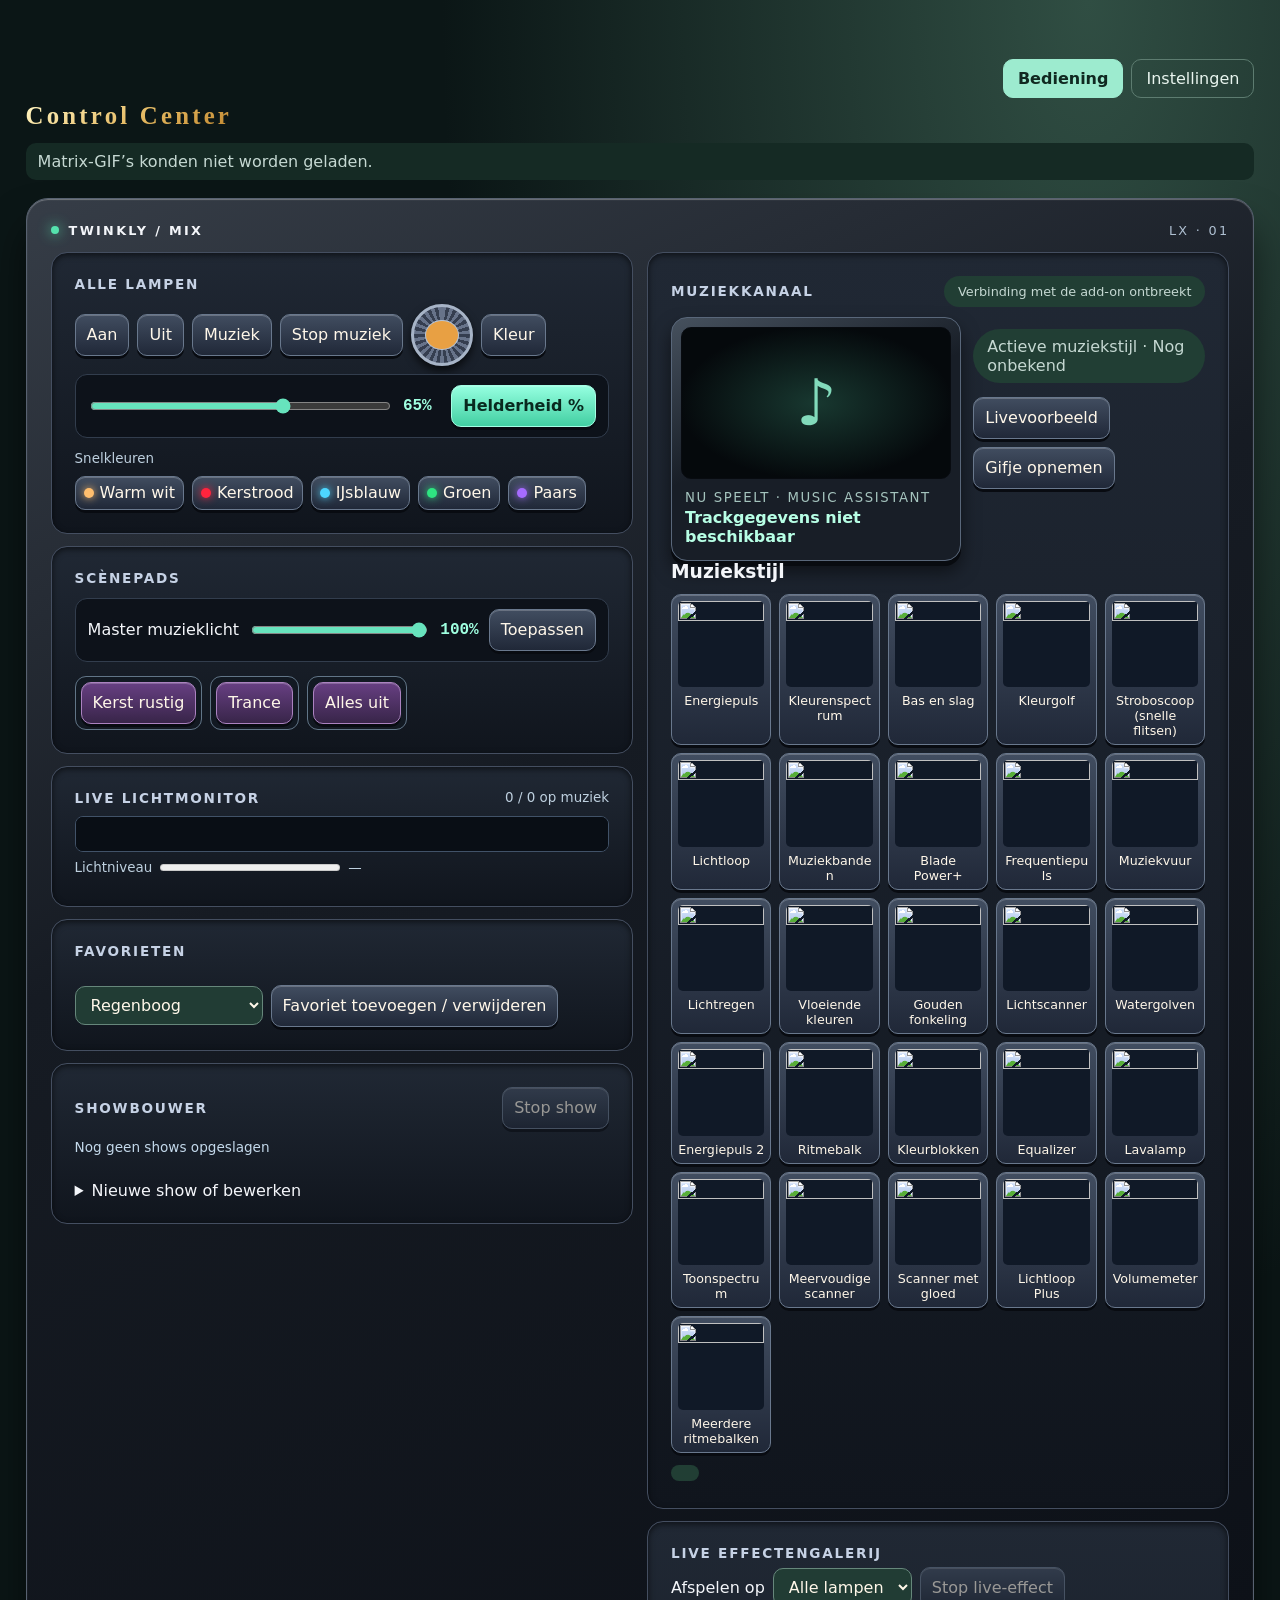
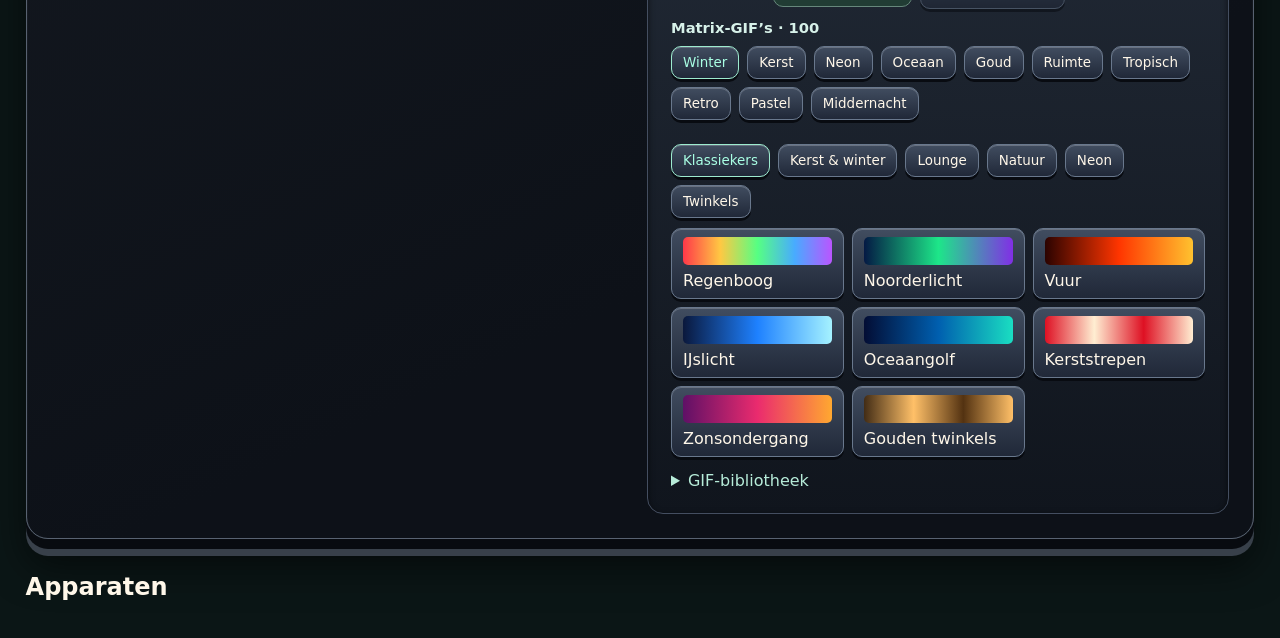
==== twinkly/index.html @ 42c79067 "Herken Twinkly-productreeksen en toon productfoto’s" ====
<!doctype html>
<html lang="nl"><meta charset="utf-8"><meta name="viewport" content="width=device-width,initial-scale=1">
<title>Twinkly Control Center</title>
<link rel="icon" href="./twinkly.svg" type="image/svg+xml">
<style>
*{box-sizing:border-box}body{margin:0;color:#fff7e9;background:radial-gradient(ellipse at 85% 0,#304e43 0,transparent 42%),#0b1616;font:16px system-ui}main{max-width:1140px;margin:auto;padding:clamp(16px,4vw,44px)}header{display:flex;justify-content:space-between;align-items:flex-start;gap:12px;flex-wrap:wrap}h1{font:700 clamp(2.6rem,7vw,5rem) Georgia;margin:0;color:#ffe2a5}h2,h3,p{margin:0 0 12px}p{color:#c5d8d2}section,article{padding:20px;border:1px solid #3b5951;border-radius:22px;background:linear-gradient(145deg,#1c3430,#122422);box-shadow:0 12px 26px #0005}section{margin-top:18px}.eyebrow{letter-spacing:.16em;font-size:.78rem;color:#facb7e;text-transform:uppercase}.status{display:inline-block;border-radius:100px;background:#213e34;padding:8px 14px;margin:12px 0 0}#devices{display:grid;grid-template-columns:repeat(auto-fit,minmax(min(100%,320px),1fr));gap:16px;margin-top:18px}.controls{display:flex;flex-wrap:wrap;gap:8px;align-items:center}button,select,input{font:inherit;border:1px solid #66877b;background:#213c34;color:#fff7e9;border-radius:10px;padding:8px 11px;max-width:100%}button{cursor:pointer}button:hover{background:#38584a}.primary{background:#f6ce88;color:#132721;border-color:#f6ce88;font-weight:700}.primary:hover{background:#ffdfa6}button:disabled{opacity:.55}input[type=color]{width:48px;height:40px;padding:4px}input[type=number]{width:76px}.gap{margin-top:14px}#message{margin:12px 0 0;overflow-wrap:anywhere}.effects{margin-top:12px;width:100%}.error{color:#ffb5a0;overflow-wrap:anywhere}
.power-active{background:#f6ce88;color:#132721;border-color:#f6ce88;font-weight:700}.effect-grid{display:grid;grid-template-columns:repeat(auto-fit,minmax(min(100%,180px),1fr));gap:10px;margin-top:10px}.effect-card{display:grid;gap:7px;min-width:0;padding:10px;background:#142925;border:1px solid #48665d;border-radius:12px;text-align:left;overflow-wrap:anywhere;font-size:.9rem}.effect-card input,.effect-card button{width:100%}.preview-note{font-size:.82rem;margin-top:10px}
.led-map{margin-top:12px}.led-map [hidden]{display:none}.led-map canvas{display:block;width:100%;height:auto;background:#0b1616;border:1px solid #48665d;border-radius:12px}.led-map input{width:100%;margin-top:8px}
#group-cards{display:grid;gap:12px;margin-top:14px}#group-members label{display:inline-flex;align-items:center;gap:5px}.effect-image{width:100%;aspect-ratio:16/9;object-fit:cover;border-radius:8px}.effect-card input[type=file]{padding:5px}
#music-preview,#music-gif{display:block;width:min(100%,480px);height:auto;border:1px solid #48665d;border-radius:10px}#music-gif{max-width:300px}#music-gif-link,#music-demo-link{display:inline-block;margin-top:8px;color:#ffe2a5}

main{width:100%;max-width:none;padding:clamp(12px,2vw,32px)}
#devices{grid-template-columns:repeat(auto-fit,minmax(min(100%,350px),1fr))}
.mixdesk{color:#f4f6fa;border:1px solid #586271;background:linear-gradient(155deg,#363d47,#161b23 32%,#0d1118 79%);box-shadow:0 10px 0 #080b10,0 17px 0 #38404a,0 28px 38px #0008,inset 0 1px 1px #ffffff50;padding:clamp(12px,2vw,24px);margin-bottom:34px}
.desk-brand{display:flex;align-items:center;gap:10px;font-size:.8rem;letter-spacing:.18em;margin-bottom:14px}
.desk-lamp{width:8px;height:8px;background:#55e2ad;border-radius:100%;box-shadow:0 0 13px #55e2ad}
.desk-model{margin-left:auto;color:#afc0d2}.desk-grid{display:grid;grid-template-columns:repeat(2,minmax(0,1fr));gap:14px}
.desk-channel{min-width:0;padding:clamp(12px,2vw,23px);border:1px solid #444e60;border-radius:16px;background:linear-gradient(#202834,#10151d);box-shadow:inset 0 2px 6px #0009}
.desk-channel h2{font-size:.85rem;letter-spacing:.13em;text-transform:uppercase;color:#c6d2e5}
.mixdesk button{background:linear-gradient(#414d60,#202838);border:1px solid #69788d;box-shadow:0 3px 0 #080b11,inset 0 1px #ffffff35;min-height:42px}
.mixdesk button:hover{filter:brightness(1.22)}.mixdesk button:active{transform:translateY(2px);box-shadow:0 1px 0 #080b11}
.mixdesk button.primary{color:#09291f;background:linear-gradient(#95ffe0,#42cfa2);border-color:#a3ffe4}
.desk-controls input[type=color]{width:62px;height:62px;border-radius:50%;background:repeating-conic-gradient(#67738a 0 8deg,#353e50 8deg 16deg);border:3px solid #a7b4c7;box-shadow:0 5px 8px #000a;padding:9px}
.desk-controls input[type=color]::-webkit-color-swatch{border-radius:50%;border:1px solid #b7c6d9}
.desk-fader{flex:1 0 100%;display:flex;flex-wrap:wrap;align-items:center;gap:10px;padding:10px 12px;background:#0d121a;border:1px solid #323d4d;border-radius:12px}
.desk-fader input{flex:1 1 130px;min-width:0;padding:0;accent-color:#67e3bd}.desk-fader output{font:700 1rem monospace;color:#9fffe0;min-width:4ch}
.desk-scan{border-top:1px solid #414b59;padding-top:14px}.mixdesk [hidden]{display:none}
.device-info{margin-top:12px}.device-info dl[hidden]{display:none}.device-info dl{display:grid;grid-template-columns:minmax(0,1fr) minmax(0,1fr);margin:10px 0 0;gap:1px;background:#3a5851;border:1px solid #3a5851;border-radius:10px;overflow:hidden}
.device-info dt,.device-info dd{margin:0;padding:7px;background:#122422;overflow-wrap:anywhere;font-size:.86rem}.device-info dt{color:#d1e6df}.device-info dd{color:#ffe4a8}
@media(max-width:760px){.desk-grid{grid-template-columns:1fr}.desk-controls button{flex:1 1 auto}.mixdesk{border-radius:16px}}
.product-card{display:flex;align-items:center;gap:12px;margin:0 0 12px;padding:8px 10px;border:1px solid #45645a;border-radius:12px;background:#101f1c}.product-card[hidden],.product-card img[hidden]{display:none}.product-card img{width:clamp(106px,32%,148px);height:105px;object-fit:contain;background:#fff;border-radius:7px}.product-card small{display:block;margin-top:3px;overflow-wrap:anywhere}
.scene-pad{display:inline-flex;gap:4px;padding:5px;border:1px solid #617587;border-radius:11px;background:#121922}.mixdesk .scene-pad button:first-child{background:linear-gradient(#673f82,#382549);border-color:#ab82c0}
.track-screen{display:flex;align-items:center;gap:12px;min-height:88px;padding:12px;margin-bottom:12px;border:1px solid #3b5e58;border-radius:12px;background:radial-gradient(ellipse at top right,#1c4038,#080f13 72%);box-shadow:inset 0 2px 7px #0009}.track-screen img{width:66px;height:66px;object-fit:cover;border-radius:6px}.track-screen p{margin:3px 0;color:#a5c4be;font-size:.83rem;overflow-wrap:anywhere}.track-screen strong{display:block;color:#b7ffe5;overflow-wrap:anywhere}.track-screen #track-label{letter-spacing:.12em;text-transform:uppercase}
.track-tv{max-width:590px;margin-bottom:14px;padding:9px;border:1px solid #59677a;border-radius:16px;background:linear-gradient(155deg,#46515e,#181e27 45%);box-shadow:0 5px 0 #080b10,0 10px 18px #0008}.track-display{position:relative;display:grid;place-items:center;aspect-ratio:16/9;max-height:275px;background:radial-gradient(ellipse,#183830,#05090c 72%);overflow:hidden;border:1px solid #080b10;border-radius:10px}.track-display img,.track-display video{position:absolute;width:100%;height:100%;object-fit:contain}.track-display [hidden]{display:none}.track-tv .track-screen{border:0;box-shadow:none;margin:0;background:none;padding:8px 4px 2px;min-height:0}#track-idle{font-size:clamp(2rem,6vw,4rem);color:#82dabb}
.tv-source{margin:0 0 10px}.tv-source select{max-width:100%;min-width:0}
.workspace-header{align-items:center}.workspace-header h1{font-size:clamp(2.2rem,5vw,4rem)}.workspace-nav{display:flex;flex-wrap:wrap;gap:8px}.workspace-nav a{padding:9px 14px;border:1px solid #5d7c70;border-radius:10px;color:#e9f5ef;text-decoration:none}.workspace-nav a[aria-current=page]{background:#9debcf;color:#102921;border-color:#9debcf;font-weight:700}#message:empty{display:none}#message:not(:empty){padding:9px 12px;background:#152a24;border-radius:10px}main [hidden]{display:none!important}.desk-grid{grid-template-columns:minmax(300px,.9fr) minmax(0,1.25fr);align-items:start}.desk-stack{display:grid;gap:12px}.music-heading{display:flex;flex-wrap:wrap;align-items:center;justify-content:space-between;gap:6px;margin-bottom:10px}.music-heading h2,.music-heading .status{margin:0}.music-heading .status{font-size:.8rem}.music-grid{display:grid;grid-template-columns:minmax(0,1fr) minmax(220px,.85fr);align-items:start;gap:12px}.track-tv{width:100%;max-width:none;margin:0}.track-display{max-height:none}.music-actions{min-width:0}.music-actions .gap:first-child{margin-top:0}.music-actions select{min-width:0;width:min(100%,260px)}.settings-grid{display:grid;grid-template-columns:repeat(auto-fit,minmax(min(100%,380px),1fr));align-items:start;gap:14px;margin-top:18px}.settings-grid section{margin:0;min-width:0}.settings-list{display:grid;gap:8px;margin-top:12px}.settings-item{display:flex;align-items:center;flex-wrap:wrap;gap:8px;padding:9px;border-radius:9px;background:#132521}.settings-item strong{margin-right:auto}.settings-item.effect-settings{display:block}.settings-item.effect-settings strong{display:block;margin-bottom:8px}.devices-section{padding:0;background:none;border:0;box-shadow:none}.devices-section #devices{margin-top:12px}#group-cards{grid-template-columns:repeat(auto-fit,minmax(min(100%,340px),1fr))}.mixdesk .desk-fader{max-width:100%}
@media(max-width:1120px){.music-grid{grid-template-columns:1fr}.track-tv{max-width:520px}}@media(max-width:760px){.desk-grid{grid-template-columns:1fr}.workspace-header{align-items:flex-start}}
.workspace-brand{display:flex;align-items:center;gap:clamp(8px,2vw,20px)}.twinkly-logo{flex:0 0 auto;width:clamp(120px,16vw,225px);height:clamp(44px,6vw,78px);background:linear-gradient(150deg,#fff1ba 7%,#e5ba62 55%,#bf852d);mask:url('./twinkly-wordmark.svg') center/contain no-repeat;-webkit-mask:url('./twinkly-wordmark.svg') center/contain no-repeat}.workspace-brand .eyebrow{margin-bottom:5px}@media(max-width:560px){.workspace-brand{align-items:flex-start;flex-direction:column;gap:3px}.twinkly-logo{width:135px;height:45px}}.workspace-brand h1{font-size:clamp(1.85rem,4.6vw,3.75rem);line-height:1.05}
.workspace-header .workspace-brand{display:inline-flex;flex-direction:column;align-items:center;gap:0;margin:0;--wordmark-gold:linear-gradient(150deg,#fff1ba 7%,#e5ba62 55%,#bf852d)}.workspace-brand .twinkly-logo{background:var(--wordmark-gold)}.control-wordmark{font:700 clamp(.9rem,2.1vw,1.55rem)/1.15 Georgia,serif;letter-spacing:.13em;color:#e5ba62;background:var(--wordmark-gold);background-clip:text;-webkit-background-clip:text;-webkit-text-fill-color:transparent;white-space:nowrap}
.desk-grid{grid-template-columns:minmax(0,1fr) minmax(0,1fr)}.music-grid{grid-template-columns:minmax(0,1fr) minmax(0,.8fr)}.track-tv{max-width:330px}.track-display{max-height:190px}.desk-fader input{width:0}.quick-colors{display:flex;flex-wrap:wrap;align-items:center;gap:10px;margin-top:13px}.quick-colors>span,#monitor-count,.monitor-meter{font-size:.84rem;color:#bed0df}.mixdesk .quick-color{display:inline-flex;align-items:center;gap:6px;min-height:34px;padding:5px 8px}.quick-color i,.monitor-device i{width:10px;height:10px;flex:none;border-radius:50%;background:var(--swatch,#66727f);box-shadow:0 0 8px var(--swatch,#66727f)}#monitor-strip{display:block;width:100%;height:36px;border:1px solid #415268;border-radius:8px;background:#090e15}.monitor-meter{display:flex;align-items:center;gap:8px;margin:8px 0}.monitor-meter meter{width:min(35%,180px);accent-color:#80e8bf}.monitor-devices{display:flex;flex-wrap:wrap;gap:6px}.mixdesk .monitor-device{display:flex;align-items:center;gap:7px;min-height:32px;max-width:100%;text-align:left;font-size:.81rem;padding:5px 8px;overflow-wrap:anywhere}.monitor-device.is-music i{--swatch:#af82ff}.monitor-device.is-on i{--swatch:#62e5b0}.device-focus{outline:2px solid #9debcf;outline-offset:3px}@media(max-width:1120px){.music-grid{grid-template-columns:1fr}.track-tv{max-width:330px}}@media(max-width:760px){.desk-grid{grid-template-columns:1fr}}
#pattern-grid{display:grid;grid-template-columns:repeat(auto-fit,minmax(min(100%,140px),1fr));gap:8px;margin-top:10px}.pattern-tile{display:grid;text-align:left;gap:6px;min-width:0}.pattern-tile i{display:block;height:28px;border-radius:5px;background:var(--palette)}.pattern-tile[aria-pressed=true]{border-color:#9debcf;box-shadow:inset 0 0 0 1px #9debcf}.pattern-section .music-heading h2{margin:0}
.gif-library summary{cursor:pointer;color:#b7ecd9}.gif-library input,.gif-library select{min-width:0;max-width:100%}#gif-library-list{display:grid;grid-template-columns:repeat(auto-fit,minmax(min(100%,150px),1fr));gap:8px}.gif-item{display:grid;gap:6px;padding:8px;border:1px solid #47566a;border-radius:8px;min-width:0;overflow-wrap:anywhere}.gif-item img{width:100%;height:65px;object-fit:contain;background:#080c12;border-radius:5px}.gif-item a{color:#ffe2a5}.gif-item button[aria-pressed=true]{border-color:#9debcf}
.pattern-categories{margin-top:10px}.mixdesk .pattern-categories button{min-height:32px;font-size:.84rem}.pattern-categories button[aria-pressed=true]{border-color:#9debcf;color:#a9ffe4}
.matrix-library summary{cursor:pointer;color:#b7ecd9}#matrix-grid,#music-style-grid{display:grid;grid-template-columns:repeat(auto-fill,minmax(min(100%,96px),1fr));gap:8px}.mixdesk .matrix-tile{display:grid;align-content:start;gap:6px;min-width:0;text-align:center;font-size:.79rem;padding:6px;overflow-wrap:anywhere}.matrix-tile img{display:block;width:100%;aspect-ratio:1;object-fit:contain;background:#000;border-radius:5px;image-rendering:pixelated}.mixdesk .matrix-tile[aria-pressed=true]{border-color:#9debcf;box-shadow:0 0 0 1px #9debcf}
.matrix-library h3{font-size:.92rem;margin:10px 0 4px;color:#d7f1e9}#matrix-grid{grid-template-columns:repeat(auto-fill,minmax(min(100%,100px),1fr))}
#favorite-tiles .favorite-tile{display:grid;gap:4px;width:105px;text-align:center;font-size:.78rem}#favorite-tiles img{width:100%;aspect-ratio:1;object-fit:contain;background:#080b10;border-radius:4px}#builder-shows{display:grid;gap:6px}#builder-steps{padding-left:1.7rem}#builder-steps li{margin:6px 0}#builder-steps button{min-height:28px;padding:3px 7px;margin-left:5px}#builder-status{font-size:.85rem;color:#c4d9eb}#builder-effect,#favorite-effect{max-width:100%;min-width:0}
#music-demo-link[hidden]{display:none}
#music-style-grid .matrix-tile img{width:100%;aspect-ratio:1;object-fit:contain;background:#101927;border-radius:5px}
#music-style-grid .matrix-tile[aria-pressed="true"]{border-color:#a6e6d0;color:#b7ffe8}
</style>
<main>
<header class="workspace-header"><h1 class="workspace-brand" aria-label="Twinkly Control Center"><span class="twinkly-logo" aria-hidden="true"></span><span class="control-wordmark" aria-hidden="true">Control Center</span></h1>
<nav class="workspace-nav"><a id="nav-control" href="#bediening"></a><a id="nav-settings" href="#instellingen"></a></nav></header>
<p id="message" role="status"></p>
<div id="control-page">
<section class="mixdesk"><div class="desk-brand"><span class="desk-lamp"></span><strong>TWINKLY / MIX</strong><span class="desk-model">LX · 01</span></div>
<div class="desk-grid">
<div class="desk-stack"><div class="desk-channel"><h2 data-text="all"></h2><div class="controls desk-controls" id="all"></div><div class="quick-colors"><span id="quick-color-label"></span><div class="controls" id="quick-colors"></div></div></div>
<div class="desk-channel"><h2 id="show-title"></h2>
<div class="controls desk-fader"><label id="master-label" for="master-level"></label><input id="master-level" type="range" min="0" max="100" value="100"><output id="master-value">100%</output><button id="master-save"></button></div>
<div class="controls gap" id="scene-pads"></div>
</div><div class="desk-channel live-monitor"><div class="music-heading"><h2 id="monitor-title"></h2><span id="monitor-count"></span></div>
<canvas id="monitor-strip" width="480" height="36"></canvas>
<div class="monitor-meter"><span id="monitor-level-label"></span><meter id="monitor-level" min="0" max="100" value="0"></meter><output id="monitor-value">—</output></div>
<div class="monitor-devices" id="monitor-devices"></div></div>
<div class="desk-channel"><h2 id="favorites-title"></h2><div id="favorite-tiles" class="controls"></div>
<div class="controls gap"><select id="favorite-effect"></select><button id="favorite-toggle"></button></div></div>
<div class="desk-channel"><div class="music-heading"><h2 id="builder-title"></h2><button id="builder-stop"></button></div>
<p id="builder-status" role="status"></p><div id="builder-shows"></div>
<details class="gap"><summary id="builder-editor"></summary>
<div class="controls gap"><input id="builder-name" maxlength="60"><select id="builder-effect"></select><select id="builder-group"></select>
<label><span id="builder-seconds-label"></span> <input id="builder-seconds" type="number" min="1" max="3600" value="30"></label>
<label><span id="builder-level-label"></span> <input id="builder-level" type="number" min="0" max="100" value="65"></label>
<button id="builder-add"></button></div>
<ol id="builder-steps"></ol><div class="controls"><button id="builder-save"></button><button id="builder-reset"></button></div>
</details></div></div>
<div class="desk-stack"><div class="desk-channel desk-music"><div class="music-heading"><h2 id="desk-music-title"></h2><p class="status" id="audio" role="status"></p></div>
<div class="music-grid"><div class="track-tv"><div class="track-display"><div id="track-idle" aria-hidden="true">♪</div><img id="track-art" alt="" referrerpolicy="no-referrer" hidden></div><div class="track-screen"><div><p id="track-label"></p><strong id="track-title"></strong><p id="track-byline"></p></div></div></div>
<div class="music-actions">
<p id="active-music-style" class="status"></p>
<div class="controls gap" id="music-preview-tools"></div>
<div id="music-preview-panel" class="gap" hidden><canvas id="music-preview" width="360" height="64"></canvas><p id="music-preview-status" role="status"></p></div>
<div id="music-gif-panel" class="gap" hidden><img id="music-gif" alt=""><a id="music-gif-link" download="twinkly-muziekeffect.gif"></a></div>
</div></div><h3 id="style-label"></h3>
<div id="music-style-grid" role="group" aria-labelledby="style-label"></div>
<p id="music-style-status" class="status" role="status"></p>
<a id="music-demo-link" download hidden></a>
</div><div class="desk-channel pattern-section"><div class="music-heading"><h2 id="pattern-title"></h2><div class="controls"><label for="pattern-target" id="pattern-target-label"></label><select id="pattern-target"></select><button id="pattern-stop"></button></div></div><div class="matrix-library" id="matrix-gallery"><h3 id="matrix-title"></h3><div class="controls pattern-categories" id="matrix-themes"></div><div id="matrix-grid" class="gap"></div></div>
<div class="controls pattern-categories" id="pattern-categories"></div><div id="pattern-grid"></div>
<details class="gap gif-library"><summary id="gif-library-title"></summary>
<form id="gif-form" class="controls gap"><input id="gif-name" maxlength="80" required><input id="gif-upload" type="file" accept="image/gif"><button id="gif-upload-button" type="button"></button><input id="gif-url" type="url" placeholder="https://giphy.com/gifs/…"><button id="gif-import-button" type="button"></button><select id="gif-pattern"></select><button id="gif-create-button" type="button"></button></form>
<div id="gif-library-list" class="gap"></div></details></div></div></div></section>
<section id="group-section" hidden><h2 id="group-title"></h2><div id="group-cards"></div></section>
<section class="devices-section"><h2 id="device-title"></h2><div id="devices"></div></section></div>
<div id="settings-page" hidden><div class="settings-grid">
<section><h2 id="settings-general"></h2><select id="language" aria-label="Language"><option value="nl">Nederlands</option><option value="en">English</option><option value="es">Español</option><option value="de">Deutsch</option></select></section>
<section><h2 id="settings-music"></h2><div class="controls gap" id="music-setup"></div><p id="ledfx-status" role="status"></p><details><summary>LedFX installeren en starten</summary><ol><li>Open in Home Assistant Instellingen → Apps → Appwinkel → ⋮ → Repositories.</li><li>Voeg <a href="https://github.com/Switch123456789/Home-Assistant-Apps" target="_blank" rel="noopener noreferrer">de LedFX-repository met Sendspin</a> toe en installeer LedFX.</li><li>Klik op Starten en zet Starten bij opstarten aan. Controleer bij een fout het tabblad Logboek.</li><li>Ga terug naar Twinkly, controleer LedFX en klik daarna op Music Assistant koppelen. Voeg LedFx Twinkly toe aan de afspeelgroep in Music Assistant.</li></ol></details><div class="controls gap tv-source"><label id="tv-source-label" for="tv-source"></label><select id="tv-source"></select><button id="tv-refresh"></button></div>
</section>
<section><h2 id="settings-discover"></h2><div class="controls gap" id="scan"><input id="ip" placeholder="192.168.1.50" inputmode="decimal"></div>
</section>
<section><h2 id="settings-groups"></h2><form id="group-form">
<div class="controls"><input id="group-name" maxlength="60" required><label id="silence-label" for="group-silence"></label><select id="group-silence"></select><button id="group-save" type="submit"></button><button id="group-cancel" type="button" hidden></button></div>
<div class="controls gap" id="group-members"></div></form><div class="settings-list" id="group-management"></div></section>
<section><h2 id="settings-scenes"></h2>
<form class="controls gap" id="scene-form"><input id="scene-name" maxlength="60" required><select id="scene-group"></select><select id="scene-mode"></select><select id="scene-style"></select><input id="scene-level" type="number" min="0" max="100" value="100" required><button id="scene-save" type="submit"></button></form>
<div class="settings-list" id="scene-management"></div></section>
<section><h2 id="settings-effects"></h2><div class="settings-list" id="effect-management"></div></section></div></div>
</main>
<script>
const strings = {
 nl:['Lichtbediening','Alle lampen','Aan','Uit','Kleur','Helderheid %','Muziek','Stop muziek','Music Assistant koppelen','IP toevoegen','Zoeken op netwerk','Bezig…','Opdracht verwerkt.','LedFx-frames worden ontvangen','Wacht op LedFx-muziekeffect','Verbinding met de add-on ontbreekt','Effecten laden','Kies een effect','Effect','Film','Geen lokale effecten gevonden','Apparaten gevonden','Muziek aan','Twinkly IPv4-adres','LedFX ingesteld. Voeg LedFx Twinkly toe aan je Music Assistant-afspeelgroep.','Koppeling mislukt'],
 en:['Lighting controls','All lights','On','Off','Colour','Brightness %','Music','Stop music','Connect Music Assistant','Add IP','Scan network','Working…','Command processed.','Receiving LedFx frames','Waiting for a LedFx music effect','Add-on connection unavailable','Load effects','Choose an effect','Effect','Movie','No local effects found','Devices found','Music enabled','Twinkly IPv4 address','LedFX configured. Add LedFx Twinkly to your Music Assistant playback group.','Setup failed'],
 es:['Control de iluminación','Todas las luces','Encender','Apagar','Color','Brillo %','Música','Detener música','Conectar Music Assistant','Añadir IP','Buscar en la red','Procesando…','Orden procesada.','Recibiendo datos de LedFx','Esperando un efecto musical de LedFx','Conexión con la aplicación no disponible','Cargar efectos','Elige un efecto','Efecto','Película','No se encontraron efectos locales','Dispositivos encontrados','Música activada','Dirección IPv4 de Twinkly','LedFX configurado. Añade LedFx Twinkly al grupo de reproducción de Music Assistant.','Error de configuración'],
 de:['Lichtsteuerung','Alle Lichter','Ein','Aus','Farbe','Helligkeit %','Musik','Musik stoppen','Music Assistant verbinden','IP hinzufügen','Netzwerk durchsuchen','Wird ausgeführt…','Befehl verarbeitet.','LedFx-Frames werden empfangen','Warte auf einen LedFx-Musikeffekt','Verbindung zur App fehlt','Effekte laden','Effekt auswählen','Effekt','Film','Keine lokalen Effekte gefunden','Geräte gefunden','Musik aktiviert','Twinkly-IPv4-Adresse','LedFX eingerichtet. Füge LedFx Twinkly zur Wiedergabegruppe in Music Assistant hinzu.','Einrichtung fehlgeschlagen']
};
const deviceLabels = {
 nl:['Offline','Lamp verwijderen','Wil je deze lamp uit Twinkly Control Center verwijderen?','Lamp verwijderd.','De lamp is weer online.','Opdracht mislukt. Bekijk de app-logboeken in Home Assistant.'],
 en:['Offline','Remove light','Remove this light from Twinkly Control Center?','Light removed.','The light is back online.','Command failed. Check the app logs in Home Assistant.'],
 es:['Sin conexión','Quitar luz','¿Quitar esta luz de Twinkly Control Center?','Luz eliminada.','La luz vuelve a estar en línea.','La orden falló. Consulta los registros de la app en Home Assistant.'],
 de:['Offline','Lampe entfernen','Diese Lampe aus Twinkly Control Center entfernen?','Lampe entfernt.','Die Lampe ist wieder online.','Befehl fehlgeschlagen. Prüfe das App-Protokoll in Home Assistant.']
};
const deviceLabel = index => deviceLabels[lang.value][index];
const deviceError = error => deviceLabel(error === 'offline' ? 0 : 5);
const effectLabels = {
 nl:['Probeer het echte effect op de lamp. Geef het daarna een herkenbare naam.','Afspelen op lamp','Eigen naam','Naam opslaan'],
 en:['Play the actual effect on the light, then give it a name you recognise.','Play on light','Custom name','Save name'],
 es:['Reproduce el efecto real en la luz y dale un nombre que reconozcas.','Reproducir en la luz','Nombre personalizado','Guardar nombre'],
 de:['Spiele den echten Effekt am Licht ab und gib ihm einen Namen, den du wiedererkennst.','Am Licht abspielen','Eigener Name','Namen speichern']
};
const musicStyles = {
 nl:['Muziekstijl','Stijl toepassen','Muziekstijl ingesteld.','Energiepuls','Kleurenspectrum','Bas en slag','Kleurgolf','Stroboscoop (snelle flitsen)'],
 en:['Music style','Apply style','Music style applied.','Energy pulse','Colour spectrum','Bass and beat','Colour wave','Strobe (rapid flashes)'],
 es:['Estilo musical','Aplicar estilo','Estilo aplicado.','Pulso de energía','Espectro de colores','Bajos y ritmo','Onda de color','Estroboscopio (destellos rápidos)'],
 de:['Musikstil','Stil anwenden','Musikstil angewendet.','Energiepuls','Farbspektrum','Bass und Takt','Farbwelle','Stroboskop (schnelle Blitze)']
};
const moreStyles = {
 nl:['Lichtloop','Muziekbanden','Blade Power+','Frequentiepuls','Muziekvuur',"Lichtregen","Vloeiende kleuren","Gouden fonkeling","Lichtscanner","Watergolven","Energiepuls 2","Ritmebalk","Kleurblokken","Equalizer","Lavalamp","Toonspectrum","Meervoudige scanner","Scanner met gloed","Lichtloop Plus","Volumemeter","Meerdere ritmebalken"],
 en:['Light scroll','Music bands','Blade Power+','Frequency pulse','Music fire',"Light rain","Melting colours","Golden sparkle","Light scanner","Water ripples","Energy pulse 2","Beat bar","Colour blocks","Equalizer","Lava lamp","Pitch spectrum","Multi scanner","Scanner with flare","Scroll Plus","Volume meter","Multiple beat bars"],
 es:['Desplazamiento de luz','Bandas musicales','Blade Power+','Pulso de frecuencia','Fuego musical',"Lluvia de luz","Colores fluidos","Destellos dorados","Escáner de luz","Ondas de agua","Pulso de energía 2","Barra rítmica","Bloques de color","Ecualizador","Lámpara de lava","Espectro tonal","Escáner múltiple","Escáner con destello","Desplazamiento Plus","Medidor de volumen","Barras rítmicas múltiples"],
 de:['Lichtlauf','Musikbänder','Blade Power+','Frequenzpuls','Musikfeuer',"Lichtregen","Fließende Farben","Goldenes Funkeln","Lichtscanner","Wasserwellen","Energiepuls 2","Taktschiene","Farbblöcke","Equalizer","Lavalampe","Tonspektrum","Mehrfachscanner","Scanner mit Leuchten","Lichtlauf Plus","Lautstärkemesser","Mehrere Taktbalken"]
};
const previewText = {
 nl:['Livevoorbeeld','Voorbeeld sluiten','Gifje opnemen','Gifje downloaden','Wacht op LedFX-frames. Start muziek en pas een stijl toe.','Opname duurt ongeveer 3 seconden.'],
 en:['Live preview','Close preview','Record GIF','Download GIF','Waiting for LedFX frames. Play music and apply a style.','Recording takes about 3 seconds.'],
 es:['Vista en directo','Cerrar vista','Grabar GIF','Descargar GIF','Esperando datos de LedFX. Reproduce música y aplica un estilo.','La grabación dura unos 3 segundos.'],
 de:['Live-Vorschau','Vorschau schließen','GIF aufnehmen','GIF herunterladen','Warte auf LedFX-Frames. Spiele Musik ab und wende einen Stil an.','Die Aufnahme dauert etwa 3 Sekunden.']
};
const styleIds = ["energy","spectrum","power","wavelength","strobe","scroll","bands","blade_power_plus","magnitude","fire","rain","melt","melt_and_sparkle","scan","water","energy2","bar","blocks","equalizer","lava_lamp","pitchSpectrum","scan_multi","scan_and_flare","scroll_plus","vumeter","multiBar"];
const layoutLabels = {
 nl:['Ledkaart laden','Geen ledposities ontvangen','ledposities','Berekende indeling','Draai ledkaart'],
 en:['Load LED map','No LED positions received','LED positions','Generated layout','Rotate LED map'],
 es:['Cargar mapa LED','No se recibieron posiciones LED','posiciones LED','Diseño generado','Girar mapa LED'],
 de:['LED-Karte laden','Keine LED-Positionen empfangen','LED-Positionen','Berechnetes Layout','LED-Karte drehen']
};
const extraLabels = {
 nl:['Groepen','Groepsnaam','Groep opslaan','Annuleren','Bewerken','Verwijderen','Selecteer minstens één lamp.','Afbeelding uploaden','Afbeelding verwijderen','Kies een JPG, PNG of WebP van maximaal 10 MB.'],
 en:['Groups','Group name','Save group','Cancel','Edit','Delete','Select at least one light.','Upload image','Remove image','Choose a JPG, PNG or WebP up to 10 MB.'],
 es:['Grupos','Nombre del grupo','Guardar grupo','Cancelar','Editar','Eliminar','Selecciona al menos una luz.','Subir imagen','Quitar imagen','Elige un JPG, PNG o WebP de hasta 10 MB.'],
 de:['Gruppen','Gruppenname','Gruppe speichern','Abbrechen','Bearbeiten','Löschen','Wähle mindestens ein Licht aus.','Bild hochladen','Bild entfernen','Wähle ein JPG, PNG oder WebP bis 10 MB.']
};
const extra = index => extraLabels[lang.value][index];
const detailsText = {
 nl:['Muziekkanaal','Apparaatinfo laden','Niet gemeld','Firmware','Wifi-signaal','Wifi-netwerk','Wifi-kanaal','Model','Hardwareversie','Uptime','Leds','Framerate','Netwerkmodus','Wifi-status'],
 en:['Music channel','Load device info','Not reported','Firmware','Wi-Fi signal','Wi-Fi network','Wi-Fi channel','Model','Hardware version','Uptime','LEDs','Frame rate','Network mode','Wi-Fi status'],
 es:['Canal de música','Cargar información','Sin datos','Firmware','Señal wifi','Red wifi','Canal wifi','Modelo','Versión de hardware','Tiempo activo','LEDs','Tasa de fotogramas','Modo de red','Estado wifi'],
 de:['Musikkanal','Geräteinfo laden','Nicht gemeldet','Firmware','WLAN-Signal','WLAN-Netzwerk','WLAN-Kanal','Modell','Hardwareversion','Betriebszeit','LEDs','Bildrate','Netzwerkmodus','WLAN-Status']
};
const detailKeys = ['firmware_version','rssi','ssid','channel','product_code','hardware_version','uptime','number_of_led','frame_rate','network_mode','status'];
const productLabels = {
 nl:'Model',en:'Model',es:'Modelo',de:'Modell'
};
const productModels = [
  [/^TWW(?:480|500)STP[A-Z0-9]*$/, "Twinkly Matrix", "matrix"],
  [/^TWS\d{2,4}(SPP|STP|GOP|STW|RGB)?[A-Z0-9]*$/, "Twinkly Strings", "strings-multicolor", {SPP: "strings-rgbw", GOP: "strings-gold-silver"}],
  [/^TW3RD\d{2,4}(SPP|STP|GOP|STW|RGB)?[A-Z0-9]*$/, "Twinkly Reindeer", "reindeers"],
  [/^TWTT\d{2,4}(SPP|STP|GOP|STW|RGB)?[A-Z0-9]*$/, "Twinkly Tree Topper", "tree-topper"],
  [/^TWSHD\d{2,4}(SPP|STP|GOP|STW|RGB)?[A-Z0-9]*$/, "Twinkly Strings HD", "strings-hd"],
  [/^TWKP\d{2,4}(SPP|STP|GOP|STW|RGB)?[A-Z0-9]*$/, "Twinkly Candies Pearls", "strings-usb-c-pearls"],
  [/^TG50P4425P00$/, "Twinkly Pre-lit Tree", "pre-lit-tree"],
  [/^TWW\d{2,4}(SPP|STP|GOP|STW|RGB)?[A-Z0-9]*$/, "Twinkly Curtain", "curtain", {SPP: "curtain-rgbw"}],
  [/^TWQ\d{2,4}(SPP|STP|GOP|STW|RGB)?[A-Z0-9]*$/, "Twinkly Squares", "squares"],
  [/^TWPL\d{2,4}(SPP|STP|GOP|STW|RGB)?[A-Z0-9]*$/, "Twinkly Permanent Lights", "permanent-lights"],
  [/^TWI\d{2,4}(SPP|STP|GOP|STW|RGB)?[A-Z0-9]*$/, "Twinkly Icicle", "icicle-multicolor", {SPP: "icicle-multicolor-white", GOP: "icicle-gold-silver"}],
  [/^TWKC\d{2,4}(SPP|STP|GOP|STW|RGB)?[A-Z0-9]*$/, "Twinkly Candies Candles", "strings-usb-c-candles"],
  [/^TWD\d{2,4}(SPP|STP|GOP|STW|RGB)?[A-Z0-9]*$/, "Twinkly Dots", "dots"],
  [/^TWL\d{2,4}(SPP|STP|GOP|STW|RGB)?[A-Z0-9]*$/, "Twinkly Line", "line"],
  [/^GD20P4425P0X$/, "Twinkly Pre-lit Wreath", "pre-lit-wreath"],
  [/^TWC9\d{2,4}(SPP|STP|GOP|STW|RGB)?[A-Z0-9]*$/, "Twinkly C9 Bulbs", "c9-bulbs"],
  [/^TWKS\d{2,4}(SPP|STP|GOP|STW|RGB)?[A-Z0-9]*$/, "Twinkly Candies Stars", "strings-usb-c-stars"],
  [/^TWP\d{2,4}(SPP|STP|GOP|STW|RGB)?[A-Z0-9]*$/, "Twinkly Light Tree 3D", "light-tree"],
  [/^TWN\d{2,4}(SPP|STP|GOP|STW|RGB)?[A-Z0-9]*$/, "Twinkly Net Lights", "net-lights"],
  [/^TWFL\d{2,4}(SPP|STP|GOP|STW|RGB)?[A-Z0-9]*$/, "Twinkly Flex", "flex"],
  [/^TWKH\d{2,4}(SPP|STP|GOP|STW|RGB)?[A-Z0-9]*$/, "Twinkly Candies Hearts", "strings-usb-c-hearts"],
  [/^TWB\d{2,4}(SPP|STP|GOP|STW|RGB)?[A-Z0-9]*$/, "Twinkly Spritzer", "spritzer"],
  [/^TWF\d{2,4}(SPP|STP|GOP|STW|RGB)?[A-Z0-9]*$/, "Twinkly Festoon", "festoon-multicolor", {GOP: "festoon-gold-silver"}],
  [/^GT90P4425P0X$/, "Twinkly Pre-lit Garland", "pre-lit-garland"],
  [/^TWC\d{2,4}(SPP|STP|GOP|STW|RGB)?[A-Z0-9]*$/, "Twinkly Cluster", "cluster-multicolor", {SPP: "cluster-multicolor-white", GOP: "cluster-gold-silver"}],
  [/^TW3DB\d{2,4}(SPP|STP|GOP|STW|RGB)?[A-Z0-9]*$/, "Twinkly Spheres", "spheres"],
  [/^TWWT\d{2,4}(SPP|STP|GOP|STW|RGB)?[A-Z0-9]*$/, "Twinkly Light Tree 2D", "light-tree-2d"],
  [/^TWDJ\d{2,4}(SPP|STP|GOP|STW|RGB)?[A-Z0-9]*$/, "Twinkly Lightwall", "lightwall"],
];
function modelInfo(code, device) {
  const sku = code.trim().toUpperCase().split('-')[0];
  for (const [pattern, name, photo, variants] of productModels) {
    const match = pattern.exec(sku);
    if (match) {
      return {
        name: [name, device.leds && device.leds + ' LEDs', device.profile].filter(Boolean).join(' · '),
        photo: variants?.[match[1]] || photo,
      };
    }
  }
  return {name:productLabels[lang.value] + ' · ' + code};
}
function drawProduct(card, device) {
  const code = typeof device.product_code === 'string' ? device.product_code.trim() : '';
  card.product.hidden = !code;
  if (!code) return;
  const signature = code + '/' + device.leds + '/' + device.profile + '/' + lang.value;
  if (card.productSignature === signature) return;
  card.productSignature = signature;
  const model = modelInfo(code,device);
  const title = document.createElement('strong'), subtitle = document.createElement('small');
  const body = document.createElement('div');
  title.textContent = model.name;
  body.append(title);
  if (!model.name.endsWith(' · ' + code)) {
    subtitle.textContent = code;
    body.append(subtitle);
  }
  card.product.replaceChildren();
  const photo = document.createElement('img');
  photo.loading = 'lazy';
  photo.alt = model.photo ? model.name : '';
  photo.onerror = () => {
    photo.onerror = null;
    photo.alt = '';
    photo.src = './twinkly.svg';
  };
  photo.src = model.photo ? './product-photo/' + model.photo : './twinkly.svg';
  card.product.append(photo);
  card.product.append(body);
}
const showText = {
 nl:['Scènepads','Master muzieklicht','Toepassen','Scènenaam','Scène opslaan','Stiltegedrag','Vorige modus herstellen','Warm wit','Uitfaden','Kerst rustig','Trance','Alles uit','Muziek aan','Groep ontbreekt'],
 en:['Scene pads','Music light master','Apply','Scene name','Save scene','Silence behaviour','Restore previous mode','Warm white','Fade out','Calm Christmas','Trance','All off','Music on','Group missing'],
 es:['Pads de escenas','Intensidad musical','Aplicar','Nombre de escena','Guardar escena','Al quedar en silencio','Restaurar modo anterior','Blanco cálido','Atenuar hasta apagar','Navidad tranquila','Trance','Apagar todo','Música activa','Falta el grupo'],
 de:['Szenenpads','Master für Musiklicht','Anwenden','Szenenname','Szene speichern','Verhalten bei Stille','Vorherigen Modus wiederherstellen','Warmweiß','Ausblenden','Ruhige Weihnachten','Trance','Alles aus','Musik ein','Gruppe fehlt']
};
const showLabel = index => showText[lang.value][index];
const trackLabels = {
 nl:['Nu speelt · Music Assistant','Wacht op trackgegevens','Trackgegevens niet beschikbaar'],
 en:['Now playing · Music Assistant','Waiting for track information','Track information unavailable'],
 es:['Sonando ahora · Music Assistant','Esperando información de la pista','Información no disponible'],
 de:['Jetzt läuft · Music Assistant','Warte auf Titelinformationen','Titelinformationen nicht verfügbar']
};
const pageLabels = {
 nl:['Bediening','Instellingen','Apparaten','Algemeen','Muziek en tv','Apparaten toevoegen','Groepen beheren','Scènes beheren','Effecten beheren'],
 en:['Controls','Settings','Devices','General','Music and TV','Add devices','Manage groups','Manage scenes','Manage effects'],
 es:['Controles','Ajustes','Dispositivos','General','Música y TV','Añadir dispositivos','Gestionar grupos','Gestionar escenas','Gestionar efectos'],
 de:['Steuerung','Einstellungen','Geräte','Allgemein','Musik und TV','Geräte hinzufügen','Gruppen verwalten','Szenen verwalten','Effekte verwalten']
};
const monitorLabels = {
 nl:['Live lichtmonitor','Snelkleuren','Lichtniveau','op muziek','Warm wit','Kerstrood','IJsblauw','Groen','Paars'],
 en:['Live light monitor','Quick colours','Light level','on music','Warm white','Christmas red','Ice blue','Green','Purple'],
 es:['Monitor de luz en directo','Colores rápidos','Nivel de luz','con música','Blanco cálido','Rojo navideño','Azul hielo','Verde','Morado'],
 de:['Live-Lichtmonitor','Schnellfarben','Lichtpegel','mit Musik','Warmweiß','Weihnachtsrot','Eisblau','Grün','Violett']
};
const quickColors = ['#ffbe6e','#ff243d','#4dd7ff','#2ee581','#a66bff'];
const patternLabels = {
 nl:['Live effectengalerij','Afspelen op','Stop live-effect','Regenboog','Noorderlicht','Vuur','IJslicht','Oceaangolf','Kerststrepen','Zonsondergang','Gouden twinkels'],
 en:['Live effect gallery','Play on','Stop live effect','Rainbow','Aurora','Fire','Ice lights','Ocean wave','Christmas stripes','Sunset','Golden sparkles'],
 es:['Galería de efectos en directo','Reproducir en','Detener efecto','Arcoíris','Aurora','Fuego','Luces de hielo','Ola oceánica','Rayas navideñas','Atardecer','Destellos dorados'],
 de:['Live-Effektgalerie','Abspielen auf','Live-Effekt stoppen','Regenbogen','Polarlicht','Feuer','Eislicht','Meereswelle','Weihnachtsstreifen','Sonnenuntergang','Goldenes Funkeln']
};
const patternStyles = {
 rainbow:'#ff3849,#ffc843,#56ff83,#48abff,#ba55ff',aurora:'#041944,#1de689,#812fe5',
 fire:'#2b0300,#ff3500,#ffc22f',ice:'#0a183c,#1e81ff,#a5f2ff',
 ocean:'#030d34,#005faf,#1adec2',candy:'#de1023,#ffeed2,#de1023,#ffeed2',
 sunset:'#5f1066,#ea2b6e,#ffa830',sparkle:'#422c15,#ffc068,#533211,#ffc068'
};
const gifLabels = {
 nl:['GIF-bibliotheek','Naam gifje','GIF uploaden','Importeer URL','Maak GIF van patroon','Afspelen','Downloaden','Verwijderen','Kies een GIF van maximaal 512 KiB.','De site moet het downloaden vanuit de browser toestaan.','Geldige openbare HTTPS-link vereist.'],
 en:['GIF library','GIF name','Upload GIF','Import URL','Make GIF from pattern','Play','Download','Delete','Choose a GIF up to 512 KiB.','The site must allow browser downloads.','Enter a public HTTPS URL.'],
 es:['Biblioteca GIF','Nombre del GIF','Subir GIF','Importar URL','Crear GIF del patrón','Reproducir','Descargar','Eliminar','Elige un GIF de hasta 512 KiB.','El sitio debe permitir la descarga desde el navegador.','Usa un enlace HTTPS público.'],
 de:['GIF-Bibliothek','GIF-Name','GIF hochladen','URL importieren','GIF aus Muster erstellen','Abspielen','Herunterladen','Löschen','Wähle ein GIF bis 512 KiB.','Die Website muss Browser-Downloads erlauben.','Öffentliche HTTPS-Adresse erforderlich.']
};
const extraPatterns = {"winter-1":["winter","Frosted Pine","#103829,#37a67a,#def7ee"],"winter-2":["winter","Holly Berry","#153f27,#b81d38,#ffb25d"],"winter-3":["winter","Silent Night","#080e3c,#425aa9,#f3d9a0"],"winter-4":["winter","Gingerbread","#512419,#c76032,#ffe1ae"],"winter-5":["winter","Silver Snow","#142036,#94c0dd,#effcff"],"winter-6":["winter","Candy Cane","#d41538,#fff4de,#95162b"],"winter-7":["winter","Winter Hearth","#2e0908,#c7412d,#ffaf4d"],"winter-8":["winter","Mistletoe","#092d1e,#28884c,#d3dc78"],"winter-9":["winter","Sugar Plum","#321041,#a4498e,#ffadcf"],"winter-10":["winter","Christmas Gold","#341a0a,#b27b2e,#ffdf90"],"lounge-1":["lounge","Amber Lounge","#201220,#bd652d,#ffd791"],"lounge-2":["lounge","Rose Quartz","#371b40,#cf6994,#ffdbce"],"lounge-3":["lounge","Velvet Dusk","#18082d,#4f2b88,#c765b5"],"lounge-4":["lounge","Candle Room","#2a1000,#996021,#ffd78a"],"lounge-5":["lounge","Moonlit Jazz","#090d24,#38517c,#a6cae0"],"lounge-6":["lounge","Coffee Glow","#21120d,#915734,#efbb79"],"lounge-7":["lounge","Copper Sky","#441c26,#bb4d38,#f8bb82"],"lounge-8":["lounge","Lavender Mist","#211c4a,#7264b0,#e4caff"],"lounge-9":["lounge","Soft Jade","#0e2e26,#4b9276,#b3dfac"],"lounge-10":["lounge","Peach Cloud","#461d33,#c96462,#ffdab1"],"nature-1":["nature","Deep Reef","#061533,#087c93,#40f1c2"],"nature-2":["nature","Rainforest","#062824,#267b3e,#b6ef63"],"nature-3":["nature","Lava River","#250509,#ac2508,#ff9833"],"nature-4":["nature","Glacier Run","#111a52,#267de4,#caf8ff"],"nature-5":["nature","Coral Garden","#36124a,#f04d72,#ffbf86"],"nature-6":["nature","Desert Wind","#442331,#b36540,#ffd68a"],"nature-7":["nature","Spring Meadow","#173936,#73b548,#ffe876"],"nature-8":["nature","Blue Lagoon","#051d43,#007a9e,#74f5f1"],"nature-9":["nature","Autumn Leaves","#3a1820,#b83d26,#f1b753"],"nature-10":["nature","Northern Sky","#130d49,#15ca93,#b368e7"],"neon-1":["neon","Laser Lime","#052710,#61ff24,#ccff79"],"neon-2":["neon","Pink Circuit","#32042e,#fc1ac2,#ffa5ef"],"neon-3":["neon","Electric Blue","#080d46,#1670ff,#76faff"],"neon-4":["neon","Cyber Sunset","#440c3a,#ff3263,#ffb322"],"neon-5":["neon","Acid Pulse","#122921,#73ff70,#fffc45"],"neon-6":["neon","Ultraviolet","#210d55,#752dff,#db77ff"],"neon-7":["neon","Arcade Rush","#151741,#ff326a,#24f4e2"],"neon-8":["neon","Neon Mint","#04352e,#19ffbd,#adffef"],"neon-9":["neon","Magenta Drive","#301040,#ce22ff,#ff476c"],"neon-10":["neon","Voltage","#071649,#2b8bff,#ecff4d"],"sparkle-1":["sparkle","Champagne Stars","#291907,#c2944e,#fff0ad"],"sparkle-2":["sparkle","Diamond Dust","#121b30,#86b5d0,#ffffff"],"sparkle-3":["sparkle","Fireflies","#102418,#8ea734,#fff58d"],"sparkle-4":["sparkle","Ruby Glitter","#340614,#c91745,#ff9dae"],"sparkle-5":["sparkle","Sapphire Spark","#081d4a,#296bf2,#8adfff"],"sparkle-6":["sparkle","Amethyst Dust","#23123b,#9344c7,#ebb5ff"],"sparkle-7":["sparkle","Mint Jewels","#092b25,#32caa2,#b5ffe6"],"sparkle-8":["sparkle","Copper Sparks","#321508,#bc512b,#ffbb74"],"sparkle-9":["sparkle","Pearl Lights","#242032,#a992ae,#fff1e6"],"sparkle-10":["sparkle","Cosmic Glitter","#13142e,#5360cf,#ffb4e0"]};
const patternCategories = {
  nl:['Klassiekers','Kerst & winter','Lounge','Natuur','Neon','Twinkels'],
  en:['Classics','Christmas & winter','Lounge','Nature','Neon','Sparkles'],
  es:['Clásicos','Navidad e invierno','Lounge','Naturaleza','Neón','Destellos'],
  de:['Klassiker','Weihnachten & Winter','Lounge','Natur','Neon','Funkeln']
};
const categoryIds = ['classic','winter','lounge','nature','neon','sparkle'];
let selectedCategory = 'classic';
function patternName(id) {
  if (id.startsWith('matrix:')) return matrixCatalog.find(item => 'matrix:' + item.id === id)?.name || id.slice(7);
  return extraPatterns[id]?.[1] || patternLabels[lang.value][3+Object.keys(patternStyles).indexOf(id)] || id;
}
const matrixLabels = {
 nl:['Matrix-GIF’s','Winter','Kerst','Neon','Oceaan','Goud','Matrix-GIF’s konden niet worden geladen.'],
 en:['Matrix GIFs','Winter','Christmas','Neon','Ocean','Gold','Could not load matrix GIFs.'],
 es:['GIF de matriz','Invierno','Navidad','Neón','Océano','Oro','No se pudieron cargar los GIF.'],
 de:['Matrix-GIFs','Winter','Weihnachten','Neon','Ozean','Gold','Matrix-GIFs konnten nicht geladen werden.']
};
const matrixThemes = ['winter','festive','neon','ocean','gold','cosmic','tropical','retro','pastel','midnight'];
const extraMatrixLabels = {
  nl:['Ruimte','Tropisch','Retro','Pastel','Middernacht'],
  en:['Space','Tropical','Retro','Pastel','Midnight'],
  es:['Espacio','Tropical','Retro','Pastel','Medianoche'],
  de:['Weltraum','Tropisch','Retro','Pastell','Mitternacht']
};
let matrixCatalog = [], matrixTheme = 'winter', matrixSignature = '', matrixLoading = false;
const builderText = {
 nl:['Favorieten','Favoriet toevoegen / verwijderen','Showbouwer','Stop show','Nieuwe show of bewerken','Shownaam','Seconden','Helderheid %','Stap toevoegen','Show opslaan','Editor wissen','Voeg een naam en minstens één stap toe.','Nog geen shows opgeslagen','Stap','Omhoog','Omlaag','Kies een duur en helderheid binnen het bereik.'],
 en:['Favorites','Add / remove favorite','Show builder','Stop show','New or edit show','Show name','Seconds','Brightness %','Add step','Save show','Clear editor','Enter a name and at least one step.','No saved shows','Step','Move up','Move down','Choose a valid duration and brightness.'],
 es:['Favoritos','Añadir / quitar favorito','Creador de espectáculos','Detener espectáculo','Crear o editar','Nombre','Segundos','Brillo %','Añadir paso','Guardar','Limpiar','Añade un nombre y un paso.','Sin espectáculos guardados','Paso','Subir','Bajar','Elige una duración y un brillo válidos.'],
 de:['Favoriten','Favorit hinzufügen / entfernen','Show-Editor','Show stoppen','Show erstellen oder bearbeiten','Name','Sekunden','Helligkeit %','Schritt hinzufügen','Show speichern','Editor leeren','Name und mindestens einen Schritt eingeben.','Keine gespeicherten Shows','Schritt','Nach oben','Nach unten','Gültige Dauer und Helligkeit wählen.']
};
const keys = 'tag all on off color brightness music stop setup add scan busy done receiving waiting disconnected load choose effect movie empty found enabled ip setupDone setupFailed'.split(' ');
const byId = id => document.getElementById(id);
const cards = new Map();
const lang = byId('language');
lang.value = localStorage.getItem('twinkly-language') || 'nl';
if (!lang.value) lang.value = 'nl';
const t = key => strings[lang.value][keys.indexOf(key)];
let busy = false, status, statusRequest = 0;
async function request(path, data) {
  const response = await fetch('./' + path, data === undefined ? {cache:'no-store'} : {
    method:'POST', headers:{'Content-Type':'application/json'}, body:JSON.stringify(data)
  });
  if (!response.ok) throw Error('HTTP ' + response.status);
  return response.json();
}
function translated(el, key) { el.dataset.text = key; el.textContent = t(key); }
async function perform(el, action) {
  if (busy) return;
  busy = true;
  el.disabled = true;
  byId('message').textContent = t('busy');
  try { byId('message').textContent = await action(); await refresh(); }
  catch (error) { byId('message').textContent = error.message; }
  finally { el.disabled = false; busy = false; }
}
function button(parent, key, action, primary = false) {
  const el = document.createElement('button');
  translated(el, key);
  if (primary) el.className = 'primary';
  el.onclick = () => perform(el, action);
  parent.append(el);
  return el;
}
function controlResult(result) {
  const messages = [];
  if (result.offline?.length) messages.push(deviceLabel(0) + ' · ' + result.offline.join(', '));
  if (result.failed.length) messages.push(deviceLabel(5) + ' ' + result.failed.join(', '));
  return messages.join(' · ') || t('done');
}
async function run(id, action, value, group) {
  const result = await request('control', {id, action, value, group});
  return controlResult(result);
}
function controls(parent, id, group) {
  const power = {};
  for (const key of ['on','off','music','stop']) power[key] = button(parent, key, () => run(id,key,undefined,group));
  const color = document.createElement('input');
  color.type = 'color'; color.value = '#e8a043'; color.dataset.label = 'color';
  color.setAttribute('aria-label',t('color'));
  parent.append(color); button(parent,'color', () => run(id,'color',color.value,group));
  const level = document.createElement('input');
  level.type = 'number'; level.min = 0; level.max = 100; level.value = 65; level.dataset.label = 'brightness';
  level.setAttribute('aria-label',t('brightness'));
  if (id === '*') {
    const fader = document.createElement('div'), output = document.createElement('output');
    fader.className = 'desk-fader';
    level.type = 'range';
    level.oninput = () => { output.textContent = level.value + '%'; };
    level.oninput();
    fader.append(level,output);
    button(fader,'brightness', () => run(id,'brightness',level.valueAsNumber,group), true);
    parent.append(fader);
  } else {
    parent.append(level); button(parent,'brightness', () => run(id,'brightness',level.valueAsNumber,group));
  }
  return power;
}
async function encodeImage(file) {
  if (!file || !['image/jpeg','image/png','image/webp'].includes(file.type) || file.size > 10_000_000) throw Error(extra(9));
  const bitmap = await createImageBitmap(file);
  try {
    const canvas = document.createElement('canvas');
    const scale = Math.min(1,480/Math.max(bitmap.width,bitmap.height));
    canvas.width = Math.max(1,Math.round(bitmap.width*scale));
    canvas.height = Math.max(1,Math.round(bitmap.height*scale));
    const context = canvas.getContext('2d');
    context.fillStyle = '#111'; context.fillRect(0,0,canvas.width,canvas.height);
    context.drawImage(bitmap,0,0,canvas.width,canvas.height);
    return canvas.toDataURL('image/jpeg',.82).split(',')[1];
  } finally { bitmap.close(); }
}
function renderEffects(card) {
  card.grid.replaceChildren();
  card.manageGrid.replaceChildren();
  const [, play, customName, save] = effectLabels[lang.value];

  for (const entry of card.effects) {
    const original = entry.name || t(entry.kind) + ' ' + entry.id;
    const key = 'twinkly-effect:' + JSON.stringify([card.id,entry.kind,entry.id,entry.name || '']);
    const tile = document.createElement('div');
    tile.className = 'effect-card';
    const title = document.createElement('strong');
    title.textContent = localStorage.getItem(key) || original;
    const playButton = document.createElement('button');
    playButton.textContent = play;
    playButton.onclick = () => perform(playButton, () => run(card.id,'effect',[entry.kind,entry.id]));
    const name = document.createElement('input');
    name.type = 'text'; name.maxLength = 60;
    name.placeholder = customName;
    name.setAttribute('aria-label',customName + ' · ' + original);
    name.value = localStorage.getItem(key) || '';
    const saveButton = document.createElement('button');
    saveButton.textContent = save;
    saveButton.onclick = () => {
      const value = name.value.trim();
      if (value) localStorage.setItem(key,value);
      else localStorage.removeItem(key);
      title.textContent = value || original;
      manageTitle.textContent = title.textContent;
      byId('message').textContent = t('done');
    };
    const imagePath = 'effect-image?' + new URLSearchParams({id:card.id,kind:entry.kind,index:entry.id});
    const image = document.createElement('img');
    image.className = 'effect-image'; image.alt = title.textContent; image.hidden = true;
    const remove = document.createElement('button');
    remove.textContent = extra(8); remove.hidden = !entry.has_image;
    image.onload = () => { image.hidden = false; remove.hidden = false; };
    image.onerror = () => { image.hidden = true; remove.hidden = true; };
    const upload = document.createElement('input');
    upload.type = 'file'; upload.accept = 'image/jpeg,image/png,image/webp';
    upload.setAttribute('aria-label',extra(7));
    const uploadLabel = document.createElement('label');
    uploadLabel.textContent = extra(7); uploadLabel.append(upload);
    upload.onchange = () => {
      if (!upload.files.length) return;
      perform(upload, async () => {
        const encoded = await encodeImage(upload.files[0]);
        await request(imagePath,{image:encoded});
        upload.value = '';
        entry.has_image = true;
        image.src = './' + imagePath + '&v=' + Date.now();
        return t('done');
      });
    };
    remove.onclick = () => perform(remove, async () => {
      await request(imagePath,{image:null});
      entry.has_image = false;
      image.hidden = true; remove.hidden = true;
      image.removeAttribute('src');
      return t('done');
    });
    if (entry.has_image) image.src = './' + imagePath;
    tile.append(title,image,playButton);
    card.grid.append(tile);
    const manageTile = document.createElement('div'), manageTitle = document.createElement('strong');
    manageTile.className = 'effect-card';
    manageTitle.textContent = title.textContent;
    manageTile.append(manageTitle,name,saveButton,uploadLabel,remove);
    card.manageGrid.append(manageTile);
  }
}
function drawLayout(card, frame = liveFrame) {
  const [load, empty, positions, synthetic, rotate] = layoutLabels[lang.value];
  card.mapButton.textContent = load;
  if (!card.layout) return;
  const {points, source, synthesized} = card.layout;
  card.mapInfo.textContent = points.length
    ? [points.length + ' ' + positions, source, synthesized ? synthetic : ''].filter(Boolean).join(' · ')
    : empty;
  card.canvas.hidden = !points.length;
  card.rotation.hidden = source !== '3d' || !points.length;
  card.rotation.setAttribute('aria-label',rotate);
  if (!points.length) return;
  const ctx = card.canvas.getContext('2d');
  const {width, height} = card.canvas;
  ctx.clearRect(0,0,width,height);
  const angle = source === '3d' ? Number(card.rotation.value) * Math.PI / 180 : 0;
  const projected = points.map(([id,x,y,z]) => [id,x*Math.cos(angle)+z*Math.sin(angle),y]);
  const xs = projected.map(p => p[1]), ys = projected.map(p => p[2]);
  const minX = Math.min(...xs), maxX = Math.max(...xs);
  const minY = Math.min(...ys), maxY = Math.max(...ys);
  const scale = Math.min((width-30)/(maxX-minX || 1),(height-30)/(maxY-minY || 1));
  const radius = Math.max(1.7,Math.min(5,100/Math.sqrt(points.length)));
  for (const [id,x,y] of projected) {
    const device = status?.devices.find(d => d.id === card.id);
    const offset = 3*Math.floor(id * 120 / (device?.leds || points.length));
    ctx.fillStyle = device?.music && frame.length > offset+2
      ? 'rgb(' + frame[offset] + ',' + frame[offset+1] + ',' + frame[offset+2] + ')'
      : 'hsl(' + (40 + 145*id/Math.max(1,points.length-1)) + ' 75% 65%)';
    ctx.beginPath();
    ctx.arc(width/2 + (x-(minX+maxX)/2)*scale,height/2 - (y-(minY+maxY)/2)*scale,radius,0,Math.PI*2);
    ctx.fill();
  }
}
let editingGroup = null, groupSignature = '', memberSignature = '';
function editGroup(id, group) {
  editingGroup = id;
  byId('group-name').value = group?.name || '';
  byId('group-silence').value = group?.silence || 'restore';
  byId('group-cancel').hidden = !id;
  for (const input of byId('group-members').querySelectorAll('input')) {
    input.checked = group?.members.includes(input.value) || false;
  }
}
function renderGroups() {
  const devices = status?.devices || [];
  const groups = status?.groups || {};
  const members = JSON.stringify(devices.map(({id,name}) => [id,name]));
  const signature = JSON.stringify([lang.value,members,groups]);
  if (members !== memberSignature) {
    memberSignature = members;
    const parent = byId('group-members');
    const selected = new Set([...parent.querySelectorAll('input:checked')].map(el => el.value));
    parent.replaceChildren();
    for (const device of devices) {
      const label = document.createElement('label'), input = document.createElement('input');
      input.type = 'checkbox'; input.value = device.id; input.checked = selected.has(device.id);
      label.append(input,device.name);
      parent.append(label);
    }
  }
  if (signature === groupSignature) return;
  groupSignature = signature;
  const parent = byId('group-cards'), manage = byId('group-management');
  parent.replaceChildren(); manage.replaceChildren();
  byId('group-section').hidden = !Object.keys(groups).length;
  for (const [id,group] of Object.entries(groups)) {
    const card = document.createElement('article'), title = document.createElement('h3');
    const info = document.createElement('p'), actions = document.createElement('div');
    title.textContent = group.name;
    info.textContent = devices.filter(d => group.members.includes(d.id)).map(d => d.name).join(' · ');
    actions.className = 'controls';
    controls(actions,undefined,id);
    const edit = document.createElement('button'), remove = document.createElement('button');
    edit.textContent = extra(4); remove.textContent = extra(5);
    edit.onclick = () => editGroup(id,group);
    remove.onclick = () => perform(remove, async () => {
      await request('groups',{id,delete:true});
      if (editingGroup === id) editGroup(null);
      return t('done');
    });
    const entry = document.createElement('div'), name = document.createElement('strong');
    entry.className = 'settings-item'; name.textContent = group.name;
    entry.append(name,edit,remove); manage.append(entry);
    card.append(title,info,actions);
    parent.append(card);
  }
}
byId('group-cancel').onclick = () => editGroup(null);
byId('group-form').onsubmit = event => {
  event.preventDefault();
  perform(byId('group-save'), async () => {
    const members = [...byId('group-members').querySelectorAll('input:checked')].map(el => el.value);
    if (!members.length) return extra(6);
    await request('groups',{id:editingGroup,name:byId('group-name').value,members,silence:byId('group-silence').value});
    editGroup(null);
    return t('done');
  });
};
function drawDetails(card) {
  const labels = detailsText[lang.value];
  card.detailButton.textContent = labels[1];
  if (!card.details) return;
  card.detailList.replaceChildren();
  const ordered = [...detailKeys, ...Object.keys(card.details).filter(key => !detailKeys.includes(key))];
  for (const key of ordered) {
    const name = document.createElement('dt'), value = document.createElement('dd');
    const index = detailKeys.indexOf(key);
    name.textContent = index < 0 ? key.replaceAll('_',' ') : labels[index+3];
    const raw = card.details[key];
    value.textContent = raw == null ? labels[2] : String(raw) + (key === 'rssi' && Number(raw) < 0 ? ' dBm' : '');
    card.detailList.append(name,value);
  }
  card.detailList.hidden = false;
}
function render() {
  renderBuilder();
  renderPatterns();
  renderMonitor();
  if (!status?.audio) drawMonitor([]);
  schedulePreview();
  renderActiveStyle();
  renderGroups();
  renderShow();
  byId('audio').textContent = t(status ? (status.audio ? 'receiving' : 'waiting') : 'disconnected');
  if (status) {
    const registered = new Set(status.devices.map(device => device.id));
    for (const [id, card] of cards) {
      if (!registered.has(id)) {
        card.article.remove();
        card.manage.remove();
        cards.delete(id);
      }
    }
  }
  for (const d of status?.devices || []) {
    if (!cards.has(d.id)) {
      const article = document.createElement('article');
      const title = document.createElement('h3'), info = document.createElement('p'), error = document.createElement('p');
      error.setAttribute('role', 'status');
      const actions = document.createElement('div'), effects = document.createElement('div');
      actions.className = 'controls'; effects.className = 'gap';
      const grid = document.createElement('div');
      grid.className = 'effect-grid';
      const manage = document.createElement('div'), manageTitle = document.createElement('strong');
      const manageGrid = document.createElement('div');
      manage.className = 'settings-item effect-settings';
      manageGrid.className = 'effect-grid';
      manageTitle.textContent = d.name;
      const card = {id:d.id, article, title, info, error, grid, manageGrid, manageTitle, effects:[]};
      article.tabIndex = -1;
      const loadEffects = async () => {
        const result = await request('effects?id=' + encodeURIComponent(d.id));
        if (result.error) return deviceError(result.error);
        card.effects = result.effects;
        renderEffects(card);
        return card.effects.length ? t('done') : t('empty');
      };
      button(effects, 'load', loadEffects);
      manage.append(manageTitle);
      button(manage, 'load', loadEffects);
      manage.append(manageGrid);
      byId('effect-management').append(manage);
      effects.append(grid);
      const map = document.createElement('div');
      map.className = 'led-map';
      const mapInfo = document.createElement('p'), canvas = document.createElement('canvas');
      canvas.width = 560; canvas.height = 320; canvas.hidden = true;
      const rotation = document.createElement('input');
      rotation.type = 'range'; rotation.min = -180; rotation.max = 180; rotation.value = 0;
      rotation.hidden = true;
      Object.assign(card,{mapInfo,canvas,rotation});
      const mapButton = document.createElement('button');
      card.mapButton = mapButton;
      mapButton.onclick = () => perform(mapButton, async () => {
        const result = await request('layout?id=' + encodeURIComponent(d.id));
        if (result.error) return deviceError(result.error);
        card.layout = result.layout;
        drawLayout(card);
        schedulePreview();
        return t('done');
      });
      rotation.oninput = () => drawLayout(card);
      map.append(mapButton,mapInfo,canvas,rotation);
      drawLayout(card);
      const details = document.createElement('div');
      details.className = 'device-info';
      card.detailButton = document.createElement('button');
      card.detailList = document.createElement('dl');
      card.detailList.hidden = true;
      card.detailButton.onclick = () => perform(card.detailButton, async () => {
        const result = await request('details?id=' + encodeURIComponent(d.id));
        if (result.error) return deviceError(result.error);
        card.details = result.details;
        drawDetails(card);
        return t('done');
      });
      details.append(card.detailButton,card.detailList);
      drawDetails(card);
      card.product = document.createElement('div');
      card.product.className = 'product-card';
      const remove = document.createElement('button');
      const removeRow = document.createElement('div');
      removeRow.className = 'controls';
      remove.onclick = () => {
        if (!confirm(card.title.textContent + '\n\n' + deviceLabel(2))) return;
        return perform(remove, async () => {
          const result = await request('remove-device', {id:d.id});
          return deviceLabel(result.ok ? 3 : 4);
        });
      };
      removeRow.append(remove);
      const deviceControls = document.createElement('div');
      deviceControls.append(actions, details, effects, map);
      Object.assign(card, {deviceControls, manage, remove, removeRow});
      article.append(title, card.product, info, error, deviceControls, removeRow);
      byId('devices').append(article);
      card.power = controls(actions, d.id);
      cards.set(d.id, card);
    }
    const card = cards.get(d.id);
    drawProduct(card,d);
    const {title, info, error, power} = card;
    power.on.classList.toggle("power-active", Boolean(d.mode && d.mode !== "off"));
    power.off.classList.toggle("power-active", d.mode === "off");
    title.textContent = d.name;
    card.manageTitle.textContent = d.name;
    info.textContent = [d.ip, d.leds + ' LEDs', d.profile, d.music ? t('enabled') : '', d.pattern ? (d.pattern.startsWith('gif:') ? d.pattern.split('-').slice(1).join('-').replaceAll('_',' ') : patternName(d.pattern)) : ''].filter(Boolean).join(' · ');
    error.textContent = d.offline ? deviceLabel(0) : d.error ? deviceError(d.error) : '';
    error.className = d.offline ? 'status' : 'error';
    error.hidden = !d.offline && !d.error;
    card.deviceControls.hidden = d.offline === true;
    card.manage.hidden = d.offline === true;
    card.remove.textContent = deviceLabel(1);
    card.removeRow.hidden = d.offline !== true;
  }
}
async function refresh() {
  const sequence = ++statusRequest;
  const current = await request('status');
  if (sequence !== statusRequest) return;
  status = current;
  render();
}
controls(byId('all'), '*');
button(byId('music-setup'), 'setup', async () => {
  const result = await request('setup-music', {});
  return result.ok ? t('setupDone') : t('setupFailed') + ' · ' + result.message;
}, true);
const ledfxCheck = document.createElement('button');
ledfxCheck.textContent = 'LedFX controleren';
ledfxCheck.onclick = async () => {
  const output = byId('ledfx-status');
  ledfxCheck.disabled = true;
  output.textContent = 'LedFX controleren…';
  try {
    output.textContent = (await request('ledfx-status')).message;
  } catch {
    output.textContent = 'De Twinkly-app kon de LedFX-controle niet uitvoeren.';
  } finally {
    ledfxCheck.disabled = false;
  }
};
byId('music-setup').append(ledfxCheck);
const musicGrid = byId('music-style-grid');
const activeStyleLabels = {
  nl:['Actieve muziekstijl','Nog onbekend','Voorbeeld-gif downloaden'],
  en:['Active music style','Unknown','Download demo GIF'],
  es:['Estilo musical activo','Desconocido','Descargar GIF de ejemplo'],
  de:['Aktiver Musikstil','Unbekannt','Beispiel-GIF herunterladen']
};
function renderActiveStyle() {
  const active = status?.active_music_style;
  const options = musicStyles[lang.value].slice(3).concat(moreStyles[lang.value]);
  const [label, unknown, download] = activeStyleLabels[lang.value];
  byId('active-music-style').textContent = label + ' · ' + (options[styleIds.indexOf(active)] || active || unknown);
  for (const tile of musicGrid.children) tile.setAttribute('aria-pressed', String(tile.dataset.style === active));
  const link = byId('music-demo-link');
  link.hidden = !styleIds.includes(active);
  if (!link.hidden) {
    link.href = './music-demo/' + active;
    link.download = 'twinkly-' + active + '.gif';
    link.textContent = download;
  }
}
function renderMusicGallery(options) {
  if (!musicGrid.children.length) {
    for (const style of styleIds) {
      const tile = document.createElement('button');
      tile.type = 'button';
      tile.className = 'matrix-tile';
      tile.dataset.style = style;
      const image = document.createElement('img');
      image.alt = '';
      image.loading = 'lazy';
      image.src = './music-demo/' + style;
      tile.append(image, document.createElement('span'));
      tile.onclick = () => perform(tile, async () => {
        const feedback = byId('music-style-status');
        feedback.textContent = t('busy');
        try {
          const result = await request('setup-music', {style});
          feedback.textContent = result.ok ? musicStyles[lang.value][2] : t('setupFailed') + ' · ' + result.message;
          return feedback.textContent;
        } catch (error) {
          feedback.textContent = error.message;
          throw error;
        }
      });
      musicGrid.append(tile);
    }
  }
  Array.from(musicGrid.children).forEach((tile, index) => {
    tile.lastElementChild.textContent = options[index];
  });
  renderActiveStyle();
}
const livePanel = byId('music-preview-panel');
const previewButton = document.createElement('button'), gifButton = document.createElement('button');
let previewTimer, gifUrl;
function updatePreviewLabels() {
  const labels = previewText[lang.value];
  previewButton.textContent = labels[livePanel.hidden ? 0 : 1];
  gifButton.textContent = labels[2];
  byId('music-gif-link').textContent = labels[3];
  byId('music-gif').alt = labels[0];
  byId('music-preview').setAttribute('aria-label',labels[0]);
}
let liveFrame = [];
let previewRunning = false;
let monitorSignature = '';
function renderMonitor() {
  const labels = monitorLabels[lang.value], devices = status?.devices || [];
  byId('monitor-count').textContent = devices.filter(d => d.music).length + ' / ' + devices.length + ' ' + labels[3];
  const signature = JSON.stringify([lang.value,devices.map(d => [d.id,d.name,d.mode,d.music])]);
  if (signature === monitorSignature) return;
  monitorSignature = signature;
  const row = byId('monitor-devices');
  row.replaceChildren();
  for (const device of devices) {
    const tile = document.createElement('button'), lamp = document.createElement('i');
    tile.className = 'monitor-device' + (device.music ? ' is-music' : device.mode && device.mode !== 'off' ? ' is-on' : '');
    lamp.setAttribute('aria-hidden','true');
    tile.append(lamp,device.name);
    tile.onclick = () => {
      const card = cards.get(device.id)?.article;
      if (!card) return;
      card.scrollIntoView({block:'center'});
      card.focus({preventScroll:true});
      card.classList.add('device-focus');
      setTimeout(() => card.classList.remove('device-focus'),1500);
    };
    row.append(tile);
  }
}
function drawMonitor(frame) {
  const canvas = byId('monitor-strip'), ctx = canvas.getContext('2d');
  ctx.fillStyle = '#090e15';
  ctx.fillRect(0,0,canvas.width,canvas.height);
  let sum = 0;
  for (let i=0; i+2<frame.length; i+=3) {
    ctx.fillStyle = 'rgb(' + frame[i] + ',' + frame[i+1] + ',' + frame[i+2] + ')';
    ctx.fillRect(i/3*4,0,4,canvas.height);
    sum += Math.max(frame[i],frame[i+1],frame[i+2]);
  }
  const level = frame.length ? Math.round(100 * sum / (255 * frame.length / 3)) : 0;
  byId('monitor-level').value = level;
  byId('monitor-value').textContent = frame.length ? level + '%' : '—';
}
function previewNeeded() {
  return !byId('control-page').hidden && (status?.audio || !livePanel.hidden || [...cards.values()].some(card => card.layout?.points.length));
}
function schedulePreview() {
  if (!previewTimer && !previewRunning && previewNeeded()) {
    previewTimer = setTimeout(paintPreview,125);
  }
}
async function paintPreview() {
  previewTimer = undefined;
  if (!previewNeeded()) return;
  previewRunning = true;
  try {
    if (document.hidden) return;
    liveFrame = [];
    try {
      const response = await fetch('./music-preview',{cache:'no-store'});
      if (response.ok) liveFrame = new Uint8Array(await response.arrayBuffer());
    } catch {}
    drawMonitor(liveFrame);
    for (const card of cards.values()) if (card.layout) drawLayout(card);
    if (livePanel.hidden) return;
    const canvas = byId('music-preview'), ctx = canvas.getContext('2d');
    ctx.fillStyle = '#0b1616';
    ctx.fillRect(0,0,canvas.width,canvas.height);
    byId('music-preview-status').textContent = liveFrame.length ? '' : previewText[lang.value][4];
    for (let i=0; i+2<liveFrame.length; i+=3) {
      ctx.fillStyle = 'rgb(' + liveFrame[i] + ',' + liveFrame[i+1] + ',' + liveFrame[i+2] + ')';
      ctx.fillRect(i,0,3,canvas.height);
    }
  } finally {
    previewRunning = false;
    schedulePreview();
  }
}
previewButton.onclick = () => {
  livePanel.hidden = !livePanel.hidden;
  updatePreviewLabels();
  schedulePreview();
};
gifButton.onclick = () => perform(gifButton, async () => {
  byId('message').textContent = previewText[lang.value][5];
  const response = await fetch('./music-gif',{method:'POST',headers:{'Content-Type':'application/json'},body:'{}'});
  if (response.status === 503) return previewText[lang.value][4];
  if (!response.ok) throw Error('HTTP ' + response.status);
  if (gifUrl) URL.revokeObjectURL(gifUrl);
  gifUrl = URL.createObjectURL(await response.blob());
  byId('music-gif').src = gifUrl;
  byId('music-gif-link').href = gifUrl;
  byId('music-gif-panel').hidden = false;
  return t('done');
});
byId('music-preview-tools').append(previewButton,gifButton);
async function register(ip) {
  const data = await request('register', {ip});
  return t('found') + ' · ' + data.added + ' ' + data.errors.join(' · ');
}
byId('ip').dataset.label = 'ip';
button(byId('scan'),'add', () => register(byId('ip').value.trim()));
button(byId('scan'),'scan', () => register(''));
const master = byId('master-level');
let masterDraft = false, showSignature = '';
function updateMaster() { byId('master-value').textContent = master.value + '%'; }
master.oninput = () => { masterDraft = true; updateMaster(); };
byId('master-save').onclick = () => perform(byId('master-save'), async () => {
  await request('show',{master:master.valueAsNumber});
  masterDraft = false;
  return t('done');
});
async function applyScene(scene) {
  if (scene.group !== '*' && !status?.groups?.[scene.group]) return showLabel(13);
  const target = scene.group === '*' ? {id:'*'} : {group:scene.group};
  if (scene.mode === 'music') {
    const setup = await request('setup-music',{style:scene.style});
    if (!setup.ok) return setup.message;
    await request('show',{master:scene.level});
    masterDraft = false;
  }
  const result = await request('control',{...target,action:scene.mode});
  return controlResult(result);
}
function renderShow() {
  const show = status?.show;
  if (show && !masterDraft) { master.value = show.master; updateMaster(); }
  const groups = status?.groups || {};
  const signature = JSON.stringify([lang.value,groups,show?.scenes]);
  if (showSignature === signature) return;
  showSignature = signature;
  const group = byId('scene-group'), current = group.value;
  group.replaceChildren(new Option(t('all'),'*'),...Object.entries(groups).map(([id,value]) => new Option(value.name,id)));
  group.value = Object.hasOwn(groups,current) ? current : '*';
  const pads = byId('scene-pads'), manage = byId('scene-management');
  pads.replaceChildren(); manage.replaceChildren();
  const presets = [
    {name:showLabel(9),group:'*',style:'wavelength',level:35,mode:'music'},
    {name:showLabel(10),group:'*',style:'blade_power_plus',level:80,mode:'music'},
    {name:showLabel(11),group:'*',mode:'off'}
  ];
  for (const [id,scene] of [...presets.map(scene => [null,scene]),...Object.entries(show?.scenes || {})]) {
    const pad = document.createElement('div'), play = document.createElement('button');
    pad.className = 'scene-pad';
    play.textContent = scene.name;
    play.onclick = () => perform(play,() => applyScene(scene));
    pad.append(play);
    if (id) {
      const remove = document.createElement('button');
      remove.textContent = '×';
      remove.setAttribute('aria-label',extra(5) + ' ' + scene.name);
      remove.onclick = () => perform(remove,async () => { await request('show',{delete:id}); return t('done'); });
      const entry = document.createElement('div'), name = document.createElement('strong');
      entry.className = 'settings-item'; name.textContent = scene.name;
      entry.append(name,remove); manage.append(entry);
    }
    pads.append(pad);
  }
}
byId('scene-form').onsubmit = event => {
  event.preventDefault();
  perform(byId('scene-save'),async () => {
    await request('show',{name:byId('scene-name').value,group:byId('scene-group').value,
      mode:byId('scene-mode').value,style:byId('scene-style').value,level:byId('scene-level').valueAsNumber});
    byId('scene-name').value = '';
    return t('done');
  });
};
const tvSourceText = {
 nl:['Tv-bron','Automatisch','Spelers vernieuwen','Mediaspelers konden niet worden opgehaald.'],
 en:['TV source','Automatic','Refresh players','Could not load media players.'],
 es:['Fuente de TV','Automática','Actualizar reproductores','No se pudieron cargar los reproductores.'],
 de:['TV-Quelle','Automatisch','Player aktualisieren','Mediaplayer konnten nicht geladen werden.']
};
const tvSelect = byId('tv-source');
const tvRefresh = byId('tv-refresh');
let tvPlayers = [], tvSelected = '';
let trackState, trackArtwork, coverFallback;
function renderTvSource() {
  const [label, automatic, refresh] = tvSourceText[lang.value];
  byId('tv-source-label').textContent = label;
  tvRefresh.textContent = refresh;
  const options = tvPlayers.map(player => new Option(player.name + ' · ' + player.id,player.id));
  if (tvSelected && !tvPlayers.some(player => player.id === tvSelected)) {
    options.push(new Option(tvSelected,tvSelected));
  }
  tvSelect.replaceChildren(new Option(automatic,''),...options);
  tvSelect.value = tvSelected;
}
async function loadTvSources() {
  try {
    const result = await request('media-players');
    tvPlayers = result.players;
    tvSelected = result.selected;
    renderTvSource();
    return t('done');
  } catch {
    return tvSourceText[lang.value][3];
  }
}
tvRefresh.onclick = () => perform(tvRefresh,loadTvSources);
tvSelect.onchange = async () => {
  const player = tvSelect.value;
  if (busy) { tvSelect.value = tvSelected; return; }
  await perform(tvSelect, async () => {
    await request('media-players',{player});
    tvSelected = player;
    trackState = await request('now-playing');
    renderTrack();
    return t('done');
  });
  tvSelect.value = tvSelected;
};
function renderTrack() {
  const labels = trackLabels[lang.value];
  const track = trackState?.track;
  byId('track-label').textContent = labels[0];
  byId('track-title').textContent = track?.title || labels[trackState?.available === false ? 2 : 1];
  byId('track-byline').textContent = [track?.artist,track?.album].filter(Boolean).join(' · ');
  const image = byId('track-art');
  const artwork = track?.artwork ? './now-playing-art?v=' + encodeURIComponent(track.artwork) : track?.cover_url;
  coverFallback = track?.artwork ? track.cover_url : undefined;
  image.hidden = !image.complete || !image.naturalWidth;
  byId('track-idle').hidden = !image.hidden;
  if (artwork === trackArtwork) return;
  trackArtwork = artwork;
  image.hidden = true;
  byId('track-idle').hidden = false;
  if (artwork) image.src = artwork;
  else image.removeAttribute('src');
}
byId('track-art').onload = () => { byId('track-art').hidden = false; byId('track-idle').hidden = true; };
byId('track-art').onerror = () => {
  const image = byId('track-art');
  if (coverFallback && image.src !== new URL(coverFallback).href) { image.src = coverFallback; return; }
  image.hidden = true;
  byId('track-idle').hidden = !!trackVideo;
};
async function pollTrack() {
  if (!document.hidden) {
    try { trackState = await request('now-playing'); }
    catch { trackState = {available:false}; }
    if (typeof trackState?.player === 'string' && tvSelected !== trackState.player && !tvSelect.disabled) {
      tvSelected = trackState.player;
      renderTvSource();
    }
    renderTrack();
  }
  setTimeout(pollTrack,4000);
}
function showPage() {
  const settings = location.hash === '#instellingen';
  byId('control-page').hidden = settings;
  byId('settings-page').hidden = !settings;
  byId('nav-control').setAttribute('aria-current',settings ? 'false' : 'page');
  byId('nav-settings').setAttribute('aria-current',settings ? 'page' : 'false');
  if (!settings) schedulePreview();
}
window.addEventListener('hashchange',showPage);
const patternTarget = byId('pattern-target');
let patternTargetSignature = '', patternCardLanguage;
function patternCommand(action,value) {
  const target = JSON.parse(patternTarget.value);
  return run(target.id,action,value,target.group);
}
function renderPatterns() {
  const labels = patternLabels[lang.value];
  const devices = status?.devices || [], groups = status?.groups || {};
  const options = [[t('all'),{id:'*'}],
    ...Object.entries(groups).map(([group,item]) => [item.name,{group}]),
    ...devices.map(device => [device.name,{id:device.id}])];
  const signature = JSON.stringify(options);
  if (signature !== patternTargetSignature) {
    const current = patternTarget.value;
    patternTargetSignature = signature;
    patternTarget.replaceChildren(...options.map(([label,target]) => new Option(label,JSON.stringify(target))));
    if (options.some(([,target]) => JSON.stringify(target) === current)) patternTarget.value = current;
  }
  const languageAndCategory = lang.value + ':' + selectedCategory;
  if (patternCardLanguage !== languageAndCategory) {
    patternCardLanguage = languageAndCategory;
    const categories = byId('pattern-categories');
    categories.replaceChildren();
    for (const [index,category] of categoryIds.entries()) {
      const tab = document.createElement('button');
      tab.textContent = patternCategories[lang.value][index];
      tab.setAttribute('aria-pressed',String(category === selectedCategory));
      tab.onclick = () => { selectedCategory = category; renderPatterns(); };
      categories.append(tab);
    }
    const grid = byId('pattern-grid');
    grid.replaceChildren();
    const presets = selectedCategory === 'classic' ? Object.entries(patternStyles) :
      Object.entries(extraPatterns).filter(([,item]) => item[0] === selectedCategory).map(([id,item]) => [id,item[2]]);
    presets.forEach(([id,palette]) => {
      const tile = document.createElement('button'), swatch = document.createElement('i');
      tile.className = 'pattern-tile'; tile.dataset.pattern = id;
      swatch.style.setProperty('--palette','linear-gradient(90deg,' + palette + ')');
      swatch.setAttribute('aria-hidden','true');
      tile.append(swatch,patternName(id));
      tile.onclick = () => perform(tile,() => patternCommand('pattern',id));
      grid.append(tile);
    });
  }
  const target = JSON.parse(patternTarget.value || '{"id":"*"}');
  const selected = devices.filter(device => target.group ? groups[target.group]?.members.includes(device.id)
    : target.id === '*' || target.id === device.id);
  for (const tile of [...byId('pattern-grid').querySelectorAll('button'), ...byId('gif-library-list').querySelectorAll('button[data-pattern]'), ...byId('matrix-grid').querySelectorAll('button[data-pattern]')]) {
    tile.setAttribute('aria-pressed',String(selected.length > 0 && selected.every(d => d.pattern === tile.dataset.pattern)));
  }
  byId('pattern-stop').disabled = !selected.some(device => device.pattern);
  renderBuilder();
}
patternTarget.onchange = renderPatterns;
byId('pattern-stop').onclick = () => perform(byId('pattern-stop'),() => patternCommand('stop-pattern'));
const gifLimit = 512*1024;
let libraryGifs = [];
function renderGifLibrary() {
  const labels = gifLabels[lang.value], list = byId('gif-library-list');
  list.replaceChildren();
  for (const gif of libraryGifs) {
    const item = document.createElement('div'), image = document.createElement('img');
    const title = document.createElement('strong'), play = document.createElement('button');
    const download = document.createElement('a'), remove = document.createElement('button');
    item.className = 'gif-item';
    title.textContent = gif.name;
    image.loading = 'lazy'; image.alt = gif.name;
    image.src = './gifs/' + encodeURIComponent(gif.id);
    play.textContent = labels[5]; play.dataset.pattern = 'gif:' + gif.id;
    play.onclick = () => perform(play,() => patternCommand('pattern',play.dataset.pattern));
    download.textContent = labels[6]; download.href = image.src; download.download = gif.name + '.gif';
    remove.textContent = labels[7];
    remove.onclick = () => perform(remove,async () => {
      await request('gifs',{delete:gif.id});
      await loadGifLibrary();
      return t('done');
    });
    item.append(image,title,play,download,remove); list.append(item);
  }
  renderPatterns();
}
async function loadGifLibrary() {
  libraryGifs = (await request('gifs')).gifs;
  renderGifLibrary();
}
function encodeGifBytes(bytes) {
  if (bytes.length > gifLimit || bytes.length < 6 ||
      !['GIF87a','GIF89a'].includes(String.fromCharCode(...bytes.slice(0,6)))) throw Error(gifLabels[lang.value][8]);
  let binary = '';
  for (let offset=0; offset<bytes.length; offset+=8192) binary += String.fromCharCode(...bytes.subarray(offset,offset+8192));
  return btoa(binary);
}
function giphyId(url) {
  if (url.protocol !== 'https:' || url.username || url.password || url.port) return null;
  const parts = url.pathname.split('/').filter(Boolean);
  const host = url.hostname;
  let id;
  if (['giphy.com','www.giphy.com'].includes(host) && ['gifs','stickers','embed','clips'].includes(parts[0])) {
    id = parts[1]?.split('-').at(-1);
  } else if (/^(?:media\d*|i)\.giphy\.com$/.test(host)) {
    if (parts[0] === 'media') {
      id = parts[1]?.startsWith('v1.') ? parts[2] : parts[1];
    } else if (host === 'i.giphy.com' && parts.length === 1) {
      id = parts[0].replace(/\.(gif|webp|mp4)$/i,'');
    }
  }
  return /^[A-Za-z0-9]{3,40}$/.test(id || '') ? id : null;
}
async function importGif() {
  const labels = gifLabels[lang.value];
  let url;
  try { url = new URL(byId('gif-url').value.trim()); } catch { throw Error(labels[10]); }
  const giphy = giphyId(url);
  if (giphy) return {giphy, fallbackName:'GIPHY ' + giphy};
  if (url.protocol !== 'https:' || url.username || url.password || url.port ||
      !/^(?:[a-z0-9-]+\.)+[a-z]{2,}$/i.test(url.hostname) ||
      /\.(local|lan|internal|localhost|home|test|invalid)$/i.test(url.hostname)) throw Error(labels[10]);
  let response;
  try {
    response = await fetch(url.href,{mode:'cors',credentials:'omit',redirect:'error',referrerPolicy:'no-referrer',
      signal:AbortSignal.timeout(10000)});
  } catch { throw Error(labels[9]); }
  if (!response.ok || !response.body) throw Error(labels[9]);
  const reader = response.body.getReader(), bytes = new Uint8Array(gifLimit);
  let length = 0;
  try {
    while (true) {
      const {done,value} = await reader.read();
      if (done) break;
      if (length + value.length > gifLimit) throw Error(labels[8]);
      bytes.set(value,length); length += value.length;
    }
  } finally { await reader.cancel(); }
  return {image:encodeGifBytes(bytes.subarray(0,length)), fallbackName:'GIF'};
}
byId('gif-form').onsubmit = event => event.preventDefault();
for (const [id, payload] of [
  ['gif-upload-button', async () => {
    const file = byId('gif-upload').files[0];
    if (!file || file.size > gifLimit) throw Error(gifLabels[lang.value][8]);
    return {image:encodeGifBytes(new Uint8Array(await file.arrayBuffer()))};
  }],
  ['gif-import-button', importGif],
  ['gif-create-button', async () => ({pattern:byId('gif-pattern').value})]
]) {
  const el = byId(id);
  el.onclick = () => {
    if (id !== 'gif-import-button' && !byId('gif-name').reportValidity()) return;
    perform(el,async () => {
      const {fallbackName,...data} = await payload();
      await request('gifs',{name:byId('gif-name').value.trim() || fallbackName,...data});
      await loadGifLibrary();
      return t('done');
    });
  };
}
function renderMatrixGallery() {
  const labels = matrixLabels[lang.value];
  byId('matrix-title').textContent = labels[0] + ' · ' + (matrixCatalog.length || 100);
  const signature = [lang.value,matrixTheme,matrixCatalog.length].join(':');
  if (signature === matrixSignature) return;
  matrixSignature = signature;
  const tabs = byId('matrix-themes'), grid = byId('matrix-grid');
  tabs.replaceChildren();
  grid.replaceChildren();
  matrixThemes.forEach((theme,index) => {
    const button = document.createElement('button');
    button.textContent = index < 5 ? labels[index+1] : extraMatrixLabels[lang.value][index-5];
    button.setAttribute('aria-pressed',String(theme === matrixTheme));
    button.onclick = () => { matrixTheme = theme; renderMatrixGallery(); };
    tabs.append(button);
  });
  for (const effect of matrixCatalog.filter(item => item.theme === matrixTheme)) {
    const tile = document.createElement('button'), image = document.createElement('img');
    tile.className = 'matrix-tile';
    tile.dataset.pattern = 'matrix:' + effect.id;
    image.alt = ''; image.loading = 'lazy';
    image.src = './matrix-gifs/' + encodeURIComponent(effect.id);
    tile.append(image,effect.name);
    tile.onclick = () => perform(tile,() => patternCommand('pattern',tile.dataset.pattern));
    grid.append(tile);
  }
  renderPatterns();
}
async function loadMatrixGallery() {
  if (matrixCatalog.length || matrixLoading) return;
  matrixLoading = true;
  try {
    matrixCatalog = await request('matrix-gifs');
    renderMatrixGallery();
  } catch {
    byId('message').textContent = matrixLabels[lang.value][6];
  } finally { matrixLoading = false; }
}
const builder = {id:null, steps:[], signature:'', options:''};
const bt = index => builderText[lang.value][index];
function sequenceName(id) {
  if (id === 'music') return t('music');
  if (id.startsWith('gif:')) return libraryGifs.find(item => 'gif:' + item.id === id)?.name || id.slice(4);
  return patternName(id);
}
function selectOptions(select, values) {
  const current = select.value;
  select.replaceChildren(...values.map(([id,name]) => new Option(name,id)));
  if (values.some(([id]) => id === current)) select.value = current;
}
function renderSteps() {
  const list = byId('builder-steps');
  list.replaceChildren();
  builder.steps.forEach((step,index) => {
    const row = document.createElement('li');
    const group = step.group === '*' ? t('all') : status?.groups?.[step.group]?.name || step.group;
    row.append(sequenceName(step.pattern) + ' · ' + group + ' · ' + step.seconds + ' s · ' + step.level + '%');
    for (const [offset, symbol, label] of [[-1,'↑',bt(14)],[1,'↓',bt(15)],[0,'×',extra(5)]]) {
      const key = document.createElement('button');
      key.textContent = symbol; key.setAttribute('aria-label',label);
      key.disabled = offset !== 0 && !builder.steps[index+offset];
      key.onclick = () => {
        if (offset === 0) builder.steps.splice(index,1);
        else [builder.steps[index],builder.steps[index+offset]] = [builder.steps[index+offset],builder.steps[index]];
        renderSteps();
      };
      row.append(key);
    }
    list.append(row);
  });
}
function resetBuilder(id = null, show = null) {
  builder.id = id; builder.steps = show ? show.steps.map(step => ({...step})) : [];
  byId('builder-name').value = show?.name || '';
  renderSteps();
}
function renderBuilder() {
  const data = status?.sequence_data || {shows:{},favorites:[]};
  const groups = status?.groups || {};
  const labels = builderText[lang.value];
  const active = status?.sequence;
  byId('builder-status').textContent = active ? active.name + ' · ' + labels[13] + ' ' +
    active.step + '/' + active.total + ' · ' + Math.max(0,Math.ceil(active.ends - Date.now()/1000)) + ' s'
    : status?.sequence_error || (Object.keys(data.shows).length ? '' : labels[12]);
  byId('builder-stop').disabled = !active;
  const options = [...Object.keys(patternStyles),...Object.keys(extraPatterns),
    ...matrixCatalog.map(item => 'matrix:' + item.id),...libraryGifs.map(item => 'gif:' + item.id)];
  const signature = JSON.stringify([lang.value,options,groups]);
  if (signature !== builder.options) {
    builder.options = signature;
    const effects = options.map(id => [id,sequenceName(id)]);
    selectOptions(byId('favorite-effect'),effects);
    selectOptions(byId('builder-effect'),[...effects,['music',t('music')]]);
    selectOptions(byId('builder-group'),[['*',t('all')],...Object.entries(groups).map(([id,item]) => [id,item.name])]);
    renderSteps();
  }
  const tilesSignature = JSON.stringify([signature,data]);
  if (tilesSignature === builder.signature) return;
  builder.signature = tilesSignature;
  const tiles = byId('favorite-tiles'), shows = byId('builder-shows');
  tiles.replaceChildren(); shows.replaceChildren();
  for (const id of data.favorites) {
    const tile = document.createElement('button');
    tile.className = 'favorite-tile';
    if (id.startsWith('gif:') || id.startsWith('matrix:')) {
      const image = document.createElement('img');
      image.alt = ''; image.loading = 'lazy';
      image.src = (id.startsWith('gif:') ? './gifs/' : './matrix-gifs/') + encodeURIComponent(id.split(':')[1]);
      tile.append(image);
    }
    tile.append(sequenceName(id));
    tile.onclick = () => perform(tile,() => patternCommand('pattern',id));
    tiles.append(tile);
  }
  for (const [id,show] of Object.entries(data.shows)) {
    const row = document.createElement('div'), title = document.createElement('strong');
    row.className = 'settings-item'; title.textContent = show.name; row.append(title);
    for (const [action,label] of [['play',gifLabels[lang.value][5]],['edit',extra(4)],['delete',extra(5)]]) {
      const key = document.createElement('button');
      key.textContent = label;
      key.onclick = () => {
        if (action === 'edit') { resetBuilder(id,show); byId('builder-editor').parentElement.open = true; }
        else perform(key,async () => { await request('sequences',{action,id}); return t('done'); });
      };
      row.append(key);
    }
    shows.append(row);
  }
}
byId('builder-add').onclick = () => {
  const seconds = byId('builder-seconds'), level = byId('builder-level');
  if (!seconds.reportValidity() || !level.reportValidity() || !Number.isInteger(seconds.valueAsNumber) ||
      !Number.isInteger(level.valueAsNumber)) { byId('message').textContent = bt(16); return; }
  if (builder.steps.length >= 30) return;
  builder.steps.push({pattern:byId('builder-effect').value, group:byId('builder-group').value,
    seconds:seconds.valueAsNumber, level:level.valueAsNumber});
  renderSteps();
};
byId('builder-reset').onclick = () => resetBuilder();
byId('builder-stop').onclick = () => perform(byId('builder-stop'),async () => {
  await request('sequences',{action:'stop'}); return t('done');
});
byId('builder-save').onclick = () => perform(byId('builder-save'),async () => {
  const name = byId('builder-name').value.trim();
  if (!name || !builder.steps.length) return bt(11);
  await request('sequences',{action:'save',id:builder.id,name,steps:builder.steps});
  resetBuilder();
  return t('done');
});
byId('favorite-toggle').onclick = () => perform(byId('favorite-toggle'),async () => {
  await request('sequences',{action:'favorite',pattern:byId('favorite-effect').value});
  return t('done');
});
function translate() {
  document.documentElement.lang = lang.value;
  ['favorites-title','favorite-toggle','builder-title','builder-stop','builder-editor',null,
    'builder-seconds-label','builder-level-label','builder-add','builder-save','builder-reset'].forEach((id,index) => {
      if (id) byId(id).textContent = bt(index);
  });
  byId('builder-name').placeholder = bt(5);
  byId('builder-name').setAttribute('aria-label',bt(5));
  byId('builder-effect').setAttribute('aria-label',t('choose'));
  byId('favorite-effect').setAttribute('aria-label',bt(0));
  byId('builder-group').setAttribute('aria-label',extra(0));
  const gif = gifLabels[lang.value], gifPattern = byId('gif-pattern'), priorGif = gifPattern.value;
  ['gif-library-title','gif-upload-button','gif-import-button','gif-create-button'].forEach((id,index) => {
    byId(id).textContent = gif[[0,2,3,4][index]];
  });
  byId('gif-name').placeholder = gif[1];
  byId('gif-name').setAttribute('aria-label',gif[1]);
  byId('gif-upload').setAttribute('aria-label',gif[2]);
  byId('gif-url').setAttribute('aria-label',gif[3]);
  gifPattern.setAttribute('aria-label',gif[4]);
  gifPattern.replaceChildren(...categoryIds.map((category,index) => {
    const group = document.createElement('optgroup');
    group.label = patternCategories[lang.value][index];
    const ids = category === 'classic' ? Object.keys(patternStyles) : Object.keys(extraPatterns).filter(id => extraPatterns[id][0] === category);
    group.append(...ids.map(id => new Option(patternName(id),id)));
    return group;
  }));
  if (priorGif) gifPattern.value = priorGif;
  renderGifLibrary();
  renderMatrixGallery();
  byId('pattern-title').textContent = patternLabels[lang.value][0];
  byId('pattern-target-label').textContent = patternLabels[lang.value][1];
  byId('pattern-stop').textContent = patternLabels[lang.value][2];
  const monitor = monitorLabels[lang.value];
  byId('monitor-title').textContent = monitor[0];
  byId('quick-color-label').textContent = monitor[1];
  byId('monitor-level-label').textContent = monitor[2];
  byId('monitor-level').setAttribute('aria-label',monitor[2]);
  byId('monitor-strip').setAttribute('aria-label',monitor[0]);
  const colorRow = byId('quick-colors');
  colorRow.replaceChildren();
  quickColors.forEach((color,index) => {
    const key = document.createElement('button'), dot = document.createElement('i');
    key.className = 'quick-color';
    dot.style.setProperty('--swatch',color);
    dot.setAttribute('aria-hidden','true');
    key.append(dot,monitor[index+4]);
    key.onclick = () => perform(key,() => run('*','color',color));
    colorRow.append(key);
  });
  ['nav-control','nav-settings','device-title','settings-general','settings-music','settings-discover','settings-groups','settings-scenes','settings-effects'].forEach((id,index) => {
    byId(id).textContent = pageLabels[lang.value][index];
  });
  showPage();
  renderTrack();
  renderTvSource();
  byId('show-title').textContent = showLabel(0);
  byId('master-label').textContent = showLabel(1);
  byId('master-save').textContent = showLabel(2);
  byId('scene-name').placeholder = showLabel(3);
  byId('scene-name').setAttribute('aria-label',showLabel(3));
  byId('scene-save').textContent = showLabel(4);
  byId('scene-group').setAttribute('aria-label',extra(0));
  const mode = byId('scene-mode'), previousMode = mode.value || 'music';
  mode.setAttribute('aria-label',t('music'));
  mode.replaceChildren(new Option(showLabel(12),'music'),new Option(t('off'),'off'));
  mode.value = previousMode;
  byId('silence-label').textContent = showLabel(5);
  const silence = byId('group-silence'), previousSilence = silence.value || 'restore';
  silence.replaceChildren(...['restore','warm','fade'].map((value,index) => new Option(showLabel(6+index),value)));
  silence.value = previousSilence;
  byId('desk-music-title').textContent = detailsText[lang.value][0];
  byId('group-title').textContent = extra(0);
  byId('group-name').placeholder = extra(1);
  byId('group-name').setAttribute('aria-label',extra(1));
  byId('group-save').textContent = extra(2);
  byId('group-cancel').textContent = extra(3);
  const labels = musicStyles[lang.value];
  byId('style-label').textContent = labels[0];
  const options = labels.slice(3).concat(moreStyles[lang.value]);
  renderMusicGallery(options);
  updatePreviewLabels();
  const sceneStyle = byId('scene-style'), prior = sceneStyle.value || 'energy';
  sceneStyle.replaceChildren(...styleIds.map((id,index) => new Option(options[index],id)));
  sceneStyle.value = prior;
  sceneStyle.setAttribute('aria-label',labels[0]);
  byId('scene-level').setAttribute('aria-label',showLabel(1));
  document.querySelectorAll('[data-text]').forEach(el => translated(el, el.dataset.text));
  document.querySelectorAll('[data-label]').forEach(el => el.setAttribute('aria-label',t(el.dataset.label)));
  for (const card of cards.values()) { renderEffects(card); drawLayout(card); drawDetails(card); }
  byId('message').textContent = '';
  render();
}
lang.onchange = () => { localStorage.setItem('twinkly-language',lang.value); translate(); };
translate();
const poll = async () => {
  try { await refresh(); } catch { status = undefined; render(); }
  setTimeout(poll, 2500);
};
poll();
pollTrack();
loadTvSources();
loadGifLibrary().catch(() => {});
loadMatrixGallery();
</script></html>
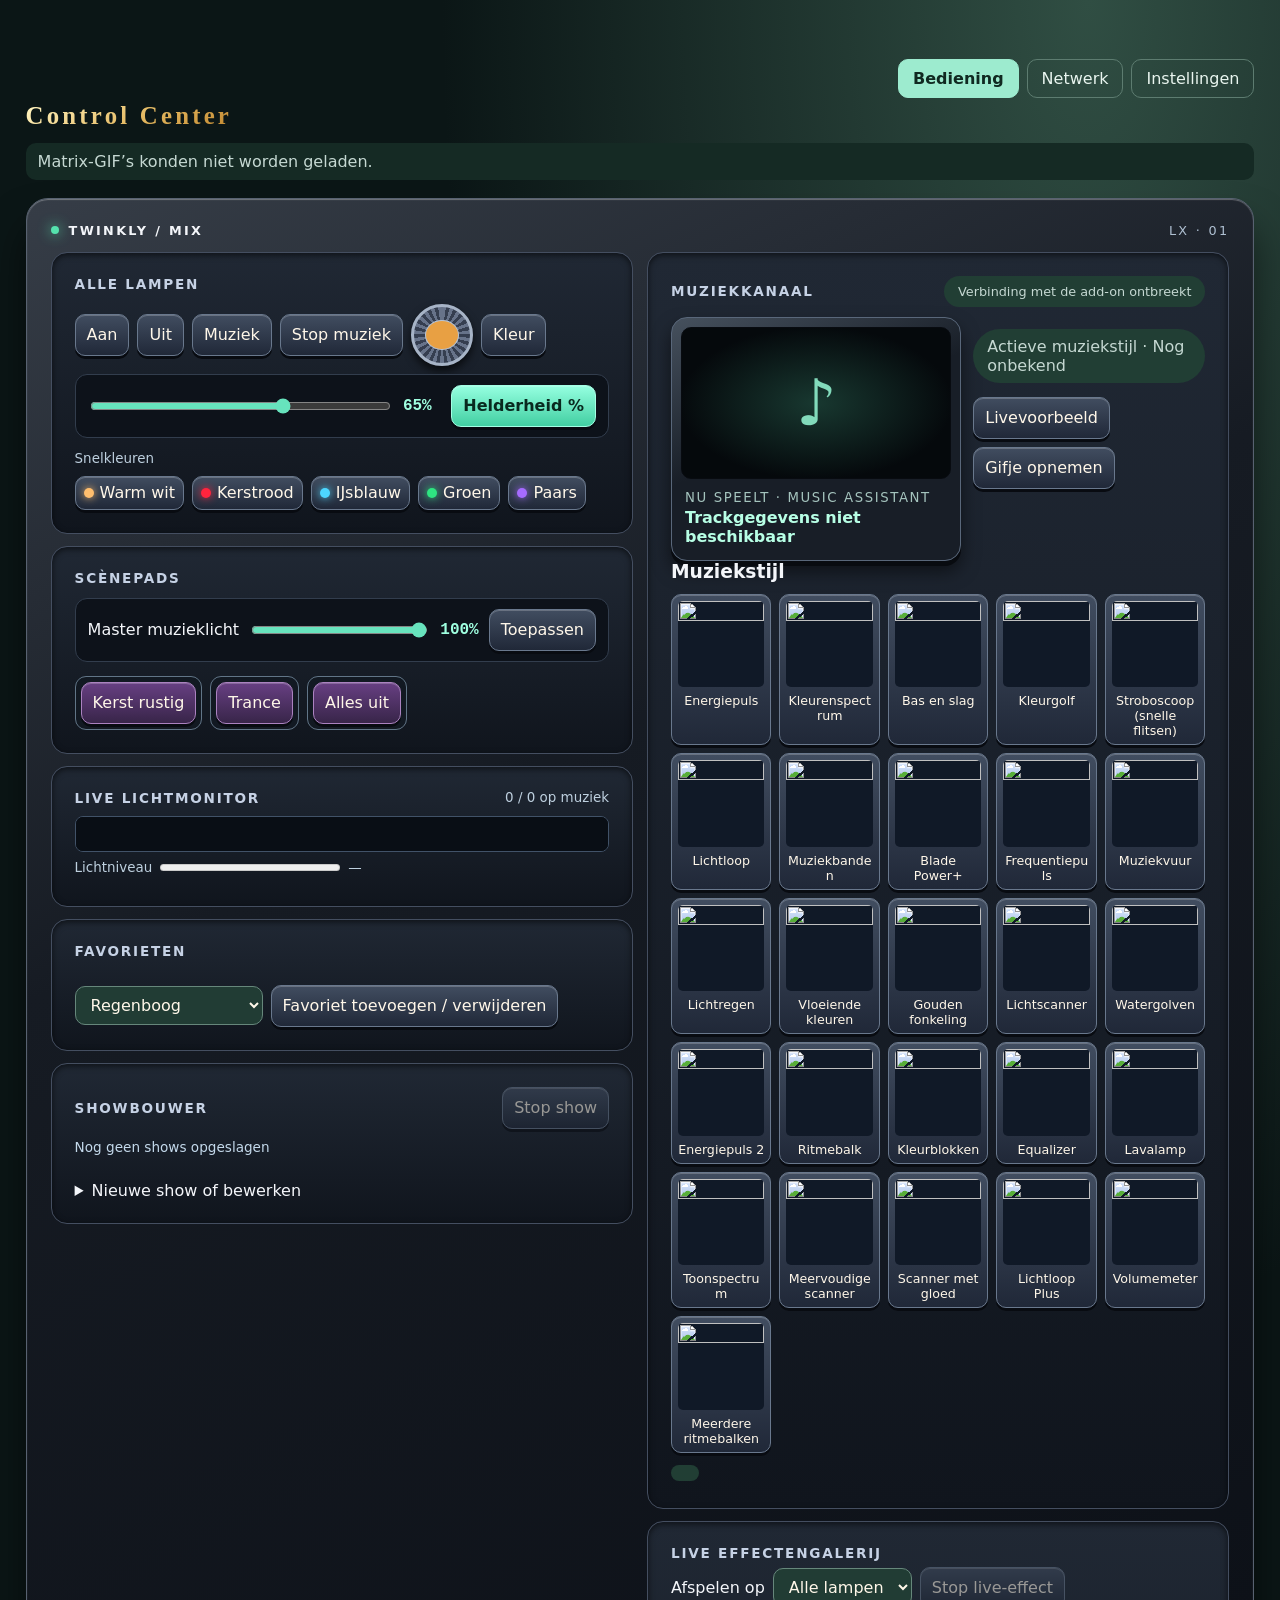
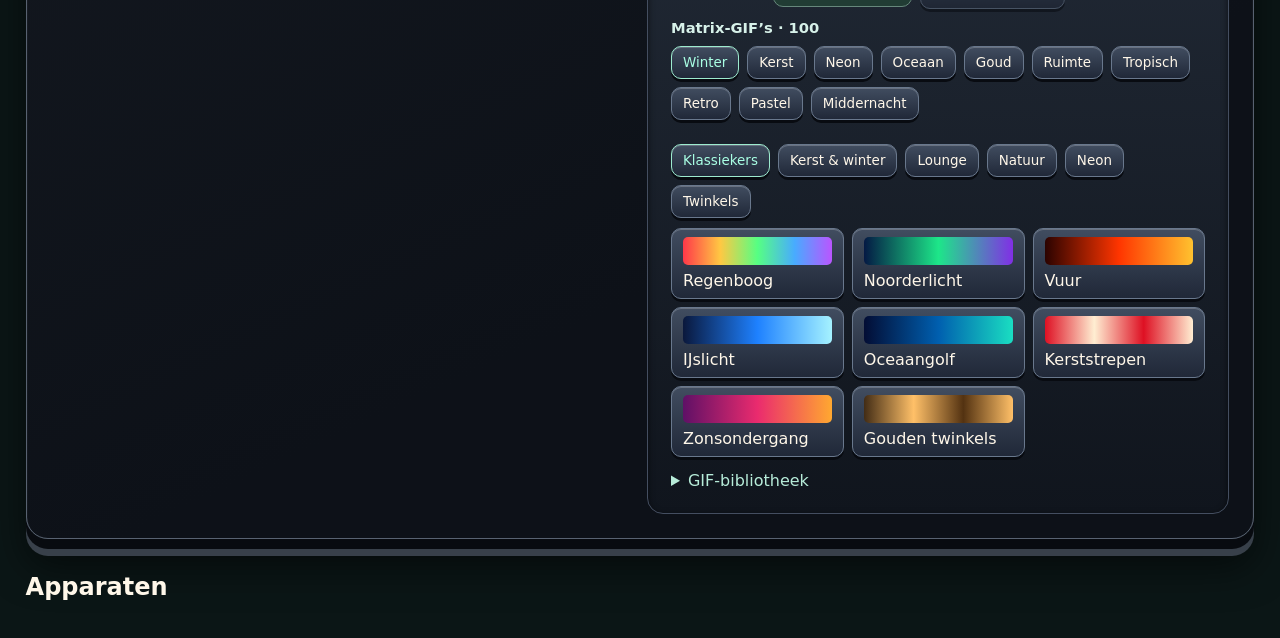
==== commit 9d3bd569: "Voeg netwerkkaart voor Twinkly-apparaten toe" ====
--- a/twinkly/index.html
+++ b/twinkly/index.html
@@ -47,10 +47,24 @@
 #music-demo-link[hidden]{display:none}
 #music-style-grid .matrix-tile img{width:100%;aspect-ratio:1;object-fit:contain;background:#101927;border-radius:5px}
 #music-style-grid .matrix-tile[aria-pressed="true"]{border-color:#a6e6d0;color:#b7ffe8}
+.network-map{position:relative;isolation:isolate;display:grid;gap:24px;padding:36px clamp(12px,3vw,28px) 24px;border:1px solid #3d5766;border-radius:36px;background:radial-gradient(ellipse at 50% 0%,#264452,#111e29 70%);margin-top:14px}
+.network-map[hidden],.network-hubs[hidden]{display:none}
+.network-map canvas{position:absolute;inset:0;width:100%;height:100%;pointer-events:none;z-index:-1}
+.network-hubs,.network-devices{display:grid;gap:14px;grid-template-columns:repeat(auto-fit,minmax(min(100%,175px),1fr))}
+.network-hubs{justify-items:center}
+.network-hub,.network-device{padding:10px 12px;min-width:0;overflow-wrap:anywhere;color:#edf9ff}
+.network-hub{border-radius:24px;border:1px solid #548799;background:#1c3543;text-align:center}
+.network-device{border:1px solid #526d7d;border-radius:14px;background:#122430}
+.network-device strong,.network-device small,.network-device span{display:block}
+.network-device small,.network-hub small{color:#c2d8e4}
+.network-device .network-signal{color:var(--signal,#c2d8e4);font-weight:bold}
+.network-key{display:flex;flex-wrap:wrap;gap:8px 20px;margin:.75rem 0;color:#c2d8e4}
+.network-key span::before{content:'';display:inline-block;width:22px;margin-right:6px;vertical-align:middle;border-top:2px solid #6ccde7}
+.network-key span+span::before{border-color:#d0a4ff;border-top-style:dashed}
 </style>
 <main>
 <header class="workspace-header"><h1 class="workspace-brand" aria-label="Twinkly Control Center"><span class="twinkly-logo" aria-hidden="true"></span><span class="control-wordmark" aria-hidden="true">Control Center</span></h1>
-<nav class="workspace-nav"><a id="nav-control" href="#bediening"></a><a id="nav-settings" href="#instellingen"></a></nav></header>
+<nav class="workspace-nav"><a id="nav-control" href="#bediening"></a><a id="nav-network" href="#netwerk"></a><a id="nav-settings" href="#instellingen"></a></nav></header>
 <p id="message" role="status"></p>
 <div id="control-page">
 <section class="mixdesk"><div class="desk-brand"><span class="desk-lamp"></span><strong>TWINKLY / MIX</strong><span class="desk-model">LX · 01</span></div>
@@ -92,6 +106,15 @@
 <div id="gif-library-list" class="gap"></div></details></div></div></div></section>
 <section id="group-section" hidden><h2 id="group-title"></h2><div id="group-cards"></div></section>
 <section class="devices-section"><h2 id="device-title"></h2><div id="devices"></div></section></div>
+<section id="network-page" aria-labelledby="network-title" hidden>
+<div class="music-heading"><h2 id="network-title"></h2><button id="network-refresh" type="button"></button></div>
+<p id="network-help"></p><p id="network-status" role="status"></p>
+<div id="network-map" class="network-map" hidden>
+<canvas id="network-lines" aria-hidden="true"></canvas><div id="network-hubs" class="network-hubs"></div>
+<div id="network-devices" class="network-devices"></div>
+</div>
+<div class="network-key"><span id="network-wifi-key"></span><span id="network-peer-key"></span></div>
+</section>
 <div id="settings-page" hidden><div class="settings-grid">
 <section><h2 id="settings-general"></h2><select id="language" aria-label="Language"><option value="nl">Nederlands</option><option value="en">English</option><option value="es">Español</option><option value="de">Deutsch</option></select></section>
 <section><h2 id="settings-music"></h2><div class="controls gap" id="music-setup"></div><p id="ledfx-status" role="status"></p><details><summary>LedFX installeren en starten</summary><ol><li>Open in Home Assistant Instellingen → Apps → Appwinkel → ⋮ → Repositories.</li><li>Voeg <a href="https://github.com/Switch123456789/Home-Assistant-Apps" target="_blank" rel="noopener noreferrer">de LedFX-repository met Sendspin</a> toe en installeer LedFX.</li><li>Klik op Starten en zet Starten bij opstarten aan. Controleer bij een fout het tabblad Logboek.</li><li>Ga terug naar Twinkly, controleer LedFX en klik daarna op Music Assistant koppelen. Voeg LedFx Twinkly toe aan de afspeelgroep in Music Assistant.</li></ol></details><div class="controls gap tv-source"><label id="tv-source-label" for="tv-source"></label><select id="tv-source"></select><button id="tv-refresh"></button></div>
@@ -169,46 +192,16 @@
 const productLabels = {
  nl:'Model',en:'Model',es:'Modelo',de:'Modell'
 };
-const productModels = [
-  [/^TWW(?:480|500)STP[A-Z0-9]*$/, "Twinkly Matrix", "matrix"],
-  [/^TWS\d{2,4}(SPP|STP|GOP|STW|RGB)?[A-Z0-9]*$/, "Twinkly Strings", "strings-multicolor", {SPP: "strings-rgbw", GOP: "strings-gold-silver"}],
-  [/^TW3RD\d{2,4}(SPP|STP|GOP|STW|RGB)?[A-Z0-9]*$/, "Twinkly Reindeer", "reindeers"],
-  [/^TWTT\d{2,4}(SPP|STP|GOP|STW|RGB)?[A-Z0-9]*$/, "Twinkly Tree Topper", "tree-topper"],
-  [/^TWSHD\d{2,4}(SPP|STP|GOP|STW|RGB)?[A-Z0-9]*$/, "Twinkly Strings HD", "strings-hd"],
-  [/^TWKP\d{2,4}(SPP|STP|GOP|STW|RGB)?[A-Z0-9]*$/, "Twinkly Candies Pearls", "strings-usb-c-pearls"],
-  [/^TG50P4425P00$/, "Twinkly Pre-lit Tree", "pre-lit-tree"],
-  [/^TWW\d{2,4}(SPP|STP|GOP|STW|RGB)?[A-Z0-9]*$/, "Twinkly Curtain", "curtain", {SPP: "curtain-rgbw"}],
-  [/^TWQ\d{2,4}(SPP|STP|GOP|STW|RGB)?[A-Z0-9]*$/, "Twinkly Squares", "squares"],
-  [/^TWPL\d{2,4}(SPP|STP|GOP|STW|RGB)?[A-Z0-9]*$/, "Twinkly Permanent Lights", "permanent-lights"],
-  [/^TWI\d{2,4}(SPP|STP|GOP|STW|RGB)?[A-Z0-9]*$/, "Twinkly Icicle", "icicle-multicolor", {SPP: "icicle-multicolor-white", GOP: "icicle-gold-silver"}],
-  [/^TWKC\d{2,4}(SPP|STP|GOP|STW|RGB)?[A-Z0-9]*$/, "Twinkly Candies Candles", "strings-usb-c-candles"],
-  [/^TWD\d{2,4}(SPP|STP|GOP|STW|RGB)?[A-Z0-9]*$/, "Twinkly Dots", "dots"],
-  [/^TWL\d{2,4}(SPP|STP|GOP|STW|RGB)?[A-Z0-9]*$/, "Twinkly Line", "line"],
-  [/^GD20P4425P0X$/, "Twinkly Pre-lit Wreath", "pre-lit-wreath"],
-  [/^TWC9\d{2,4}(SPP|STP|GOP|STW|RGB)?[A-Z0-9]*$/, "Twinkly C9 Bulbs", "c9-bulbs"],
-  [/^TWKS\d{2,4}(SPP|STP|GOP|STW|RGB)?[A-Z0-9]*$/, "Twinkly Candies Stars", "strings-usb-c-stars"],
-  [/^TWP\d{2,4}(SPP|STP|GOP|STW|RGB)?[A-Z0-9]*$/, "Twinkly Light Tree 3D", "light-tree"],
-  [/^TWN\d{2,4}(SPP|STP|GOP|STW|RGB)?[A-Z0-9]*$/, "Twinkly Net Lights", "net-lights"],
-  [/^TWFL\d{2,4}(SPP|STP|GOP|STW|RGB)?[A-Z0-9]*$/, "Twinkly Flex", "flex"],
-  [/^TWKH\d{2,4}(SPP|STP|GOP|STW|RGB)?[A-Z0-9]*$/, "Twinkly Candies Hearts", "strings-usb-c-hearts"],
-  [/^TWB\d{2,4}(SPP|STP|GOP|STW|RGB)?[A-Z0-9]*$/, "Twinkly Spritzer", "spritzer"],
-  [/^TWF\d{2,4}(SPP|STP|GOP|STW|RGB)?[A-Z0-9]*$/, "Twinkly Festoon", "festoon-multicolor", {GOP: "festoon-gold-silver"}],
-  [/^GT90P4425P0X$/, "Twinkly Pre-lit Garland", "pre-lit-garland"],
-  [/^TWC\d{2,4}(SPP|STP|GOP|STW|RGB)?[A-Z0-9]*$/, "Twinkly Cluster", "cluster-multicolor", {SPP: "cluster-multicolor-white", GOP: "cluster-gold-silver"}],
-  [/^TW3DB\d{2,4}(SPP|STP|GOP|STW|RGB)?[A-Z0-9]*$/, "Twinkly Spheres", "spheres"],
-  [/^TWWT\d{2,4}(SPP|STP|GOP|STW|RGB)?[A-Z0-9]*$/, "Twinkly Light Tree 2D", "light-tree-2d"],
-  [/^TWDJ\d{2,4}(SPP|STP|GOP|STW|RGB)?[A-Z0-9]*$/, "Twinkly Lightwall", "lightwall"],
-];
 function modelInfo(code, device) {
-  const sku = code.trim().toUpperCase().split('-')[0];
-  for (const [pattern, name, photo, variants] of productModels) {
-    const match = pattern.exec(sku);
-    if (match) {
-      return {
-        name: [name, device.leds && device.leds + ' LEDs', device.profile].filter(Boolean).join(' · '),
-        photo: variants?.[match[1]] || photo,
-      };
-    }
+  const strings = /^TWS(\d{2,4})(SPP|STP|GOP)[A-Z0-9-]*$/i.exec(code);
+  if (strings) {
+    const rgbw = strings[2].toUpperCase() === 'SPP';
+    const suffix = {SPP:'RGB+W',STP:'RGB',GOP:'AWW'}[strings[2].toUpperCase()];
+    return {name:'Twinkly Strings · ' + device.leds + ' LEDs · ' + suffix,
+      photo:rgbw ? 'strings-rgbw' : ''};
+  }
+  if (/^TWL\d{2,4}STW[A-Z0-9-]*$/i.test(code)) {
+    return {name:'Twinkly Line · ' + device.leds + ' LEDs',photo:'line'};
   }
   return {name:productLabels[lang.value] + ' · ' + code};
 }
@@ -216,7 +209,7 @@
   const code = typeof device.product_code === 'string' ? device.product_code.trim() : '';
   card.product.hidden = !code;
   if (!code) return;
-  const signature = code + '/' + device.leds + '/' + device.profile + '/' + lang.value;
+  const signature = code + '/' + device.leds + '/' + lang.value;
   if (card.productSignature === signature) return;
   card.productSignature = signature;
   const model = modelInfo(code,device);
@@ -229,16 +222,14 @@
     body.append(subtitle);
   }
   card.product.replaceChildren();
-  const photo = document.createElement('img');
-  photo.loading = 'lazy';
-  photo.alt = model.photo ? model.name : '';
-  photo.onerror = () => {
-    photo.onerror = null;
-    photo.alt = '';
-    photo.src = './twinkly.svg';
-  };
-  photo.src = model.photo ? './product-photo/' + model.photo : './twinkly.svg';
-  card.product.append(photo);
+  if (model.photo) {
+    const photo = document.createElement('img');
+    photo.loading = 'lazy'; photo.referrerPolicy = 'no-referrer';
+    photo.alt = model.name;
+    photo.onerror = () => { photo.hidden = true; };
+    photo.src = './product-photo/' + model.photo;
+    card.product.append(photo);
+  }
   card.product.append(body);
 }
 const showText = {
@@ -1044,13 +1035,139 @@
   }
   setTimeout(pollTrack,4000);
 }
+const networkText = {
+  nl: ['Netwerk','Vernieuwen','Wifi-duur sinds de eerste meting van deze verbinding. De kaart ververst automatisch zolang deze pagina open is.','Bezig met meten…','Netwerkgegevens konden niet worden opgehaald.','Geen Twinkly-apparaten geregistreerd.','Wifi-netwerk','Directe verbinding via een lamp','Offline','Verbinding onbekend','Toegangspunt','Signaal onbekend','Sterk','Goed','Zwak','Wifi gemeten','Via','Gateway','Kanaal'],
+  en: ['Network','Refresh','Wi-Fi duration starts with the first observation of this connection. The map refreshes automatically while this page is open.','Measuring…','Could not load network data.','No registered Twinkly devices.','Wi-Fi network','Direct link through a light','Offline','Connection unknown','Access point','Signal unknown','Strong','Good','Weak','Wi-Fi observed','Via','Gateway','Channel'],
+  es: ['Red','Actualizar','La duración Wi-Fi se cuenta desde la primera observación de esta conexión. El mapa se actualiza mientras esta página esté abierta.','Midiendo…','No se pudieron cargar los datos de red.','No hay dispositivos Twinkly registrados.','Red Wi-Fi','Conexión directa a través de una luz','Sin conexión','Conexión desconocida','Punto de acceso','Señal desconocida','Fuerte','Buena','Débil','Wi-Fi observado','A través de','Puerta de enlace','Canal'],
+  de: ['Netzwerk','Aktualisieren','Die WLAN-Dauer beginnt mit der ersten Beobachtung dieser Verbindung. Die Karte aktualisiert sich automatisch, solange diese Seite geöffnet ist.','Messung läuft…','Netzwerkdaten konnten nicht geladen werden.','Keine Twinkly-Geräte registriert.','WLAN','Direkte Verbindung über eine Leuchte','Offline','Verbindung unbekannt','Zugangspunkt','Signal unbekannt','Stark','Gut','Schwach','WLAN beobachtet','Über','Gateway','Kanal'],
+};
+const networkMap = byId('network-map');
+let networkTimer, networkPending = false, networkLinks = [];
+function drawNetwork() {
+  if (networkMap.hidden || byId('network-page').hidden) return;
+  const canvas = byId('network-lines'), bounds = canvas.getBoundingClientRect();
+  const ratio = window.devicePixelRatio || 1;
+  canvas.width = Math.round(bounds.width * ratio);
+  canvas.height = Math.round(bounds.height * ratio);
+  const ctx = canvas.getContext('2d');
+  if (!ctx) return;
+  ctx.scale(ratio, ratio);
+  for (const [source, target, peer] of networkLinks) {
+    const a = source.getBoundingClientRect(), b = target.getBoundingClientRect();
+    const x1 = a.left + a.width / 2 - bounds.left;
+    const x2 = b.left + b.width / 2 - bounds.left;
+    const sameRow = Math.abs(a.top - b.top) < 4;
+    const y1 = (sameRow ? a.top + 8 : a.top + a.height / 2) - bounds.top;
+    const y2 = (sameRow ? b.top + 8 : b.top + b.height / 2) - bounds.top;
+    const curve = sameRow ? Math.min(y1,y2) - 36 : (y1 + y2) / 2;
+    ctx.beginPath();
+    ctx.strokeStyle = peer ? '#d0a4ff' : '#6ccde7';
+    ctx.lineWidth = peer ? 2.5 : 1.5;
+    ctx.setLineDash(peer ? [6,4] : []);
+    ctx.moveTo(x1,y1);
+    ctx.bezierCurveTo(x1,curve,x2,curve,x2,y2);
+    ctx.stroke();
+  }
+}
+new ResizeObserver(drawNetwork).observe(networkMap);
+function renderNetwork(rows, labels) {
+  const hubs = byId('network-hubs'), devices = byId('network-devices');
+  hubs.replaceChildren();
+  devices.replaceChildren();
+  networkLinks = [];
+  networkMap.hidden = !rows.length;
+  const hubNodes = new Map(), deviceNodes = new Map();
+  const byDevice = new Map(rows.map(row => [row.id,row]));
+  const addText = (parent, tag, content) => {
+    const element = document.createElement(tag);
+    element.textContent = content;
+    parent.append(element);
+    return element;
+  };
+  for (const row of rows) {
+    const card = document.createElement('article');
+    card.className = 'network-device';
+    deviceNodes.set(row.id, card);
+    devices.append(card);
+    addText(card,'strong',row.name);
+    addText(card,'small',row.ip);
+    if (row.kind === 'offline' || row.kind === 'unknown') {
+      addText(card,'span',labels[row.kind === 'offline' ? 8 : 9]);
+      continue;
+    }
+    addText(card,'span',row.kind === 'ap' ? labels[10] + ' · ' + row.ssid : row.ssid);
+    if (row.channel) addText(card,'small',labels[18] + ' ' + row.channel);
+    if (row.kind === 'ap') continue;
+    const quality = row.rssi == null ? 0 : row.rssi >= -60 ? 1 : row.rssi >= -72 ? 2 : 3;
+    const signal = addText(card,'span',labels[11 + quality] + (quality ? ' · ' + row.rssi + ' dBm' : ''));
+    signal.className = 'network-signal';
+    signal.style.setProperty('--signal',['#c2d8e4','#8ff1bd','#ffdb8a','#ffaaa8'][quality]);
+    const minutes = Math.floor(row.seconds / 60);
+    const duration = minutes === 0 ? '< 1 min' : minutes < 60 ? minutes + ' min' :
+      Math.floor(minutes / 60) + ' h ' + minutes % 60 + ' min';
+    addText(card,'small',labels[15] + ' · ' + duration);
+    if (row.peer) {
+      addText(card,'small',labels[16] + ' ' + byDevice.get(row.peer).name);
+      continue;
+    }
+    const key = JSON.stringify([row.ssid,row.gateway,row.bssid]);
+    if (!hubNodes.has(key)) {
+      const hub = document.createElement('div');
+      hub.className = 'network-hub';
+      addText(hub,'strong',row.ssid || labels[6]);
+      if (row.bssid || row.gateway) {
+        addText(hub,'small',row.bssid || labels[17] + ' ' + row.gateway);
+      }
+      hubs.append(hub);
+      hubNodes.set(key,hub);
+    }
+    networkLinks.push([card,hubNodes.get(key),false]);
+  }
+  for (const row of rows) {
+    if (row.peer) networkLinks.push([deviceNodes.get(row.id),deviceNodes.get(row.peer),true]);
+  }
+  hubs.hidden = !hubs.childElementCount;
+  requestAnimationFrame(drawNetwork);
+}
+async function refreshNetwork() {
+  clearTimeout(networkTimer);
+  if (networkPending || location.hash !== '#netwerk' || document.hidden) return;
+  networkPending = true;
+  byId('network-refresh').disabled = true;
+  const message = byId('network-status');
+  if (networkMap.hidden) message.textContent = networkText[lang.value][3];
+  try {
+    const data = await request('network');
+    const labels = networkText[lang.value];
+    renderNetwork(data.devices,labels);
+    message.textContent = data.devices.length ? '' : labels[5];
+  } catch {
+    renderNetwork([],networkText[lang.value]);
+    message.textContent = networkText[lang.value][4];
+  } finally {
+    networkPending = false;
+    byId('network-refresh').disabled = false;
+    if (location.hash === '#netwerk') networkTimer = setTimeout(refreshNetwork,30000);
+  }
+}
+byId('network-refresh').onclick = refreshNetwork;
+document.addEventListener('visibilitychange',() => { if (!document.hidden) refreshNetwork(); });
+
 function showPage() {
-  const settings = location.hash === '#instellingen';
-  byId('control-page').hidden = settings;
-  byId('settings-page').hidden = !settings;
-  byId('nav-control').setAttribute('aria-current',settings ? 'false' : 'page');
-  byId('nav-settings').setAttribute('aria-current',settings ? 'page' : 'false');
-  if (!settings) schedulePreview();
+  const page = {'#instellingen':'settings','#netwerk':'network'}[location.hash] || 'control';
+  for (const name of ['control','settings','network']) {
+    byId(name + '-page').hidden = page !== name;
+    byId('nav-' + name).setAttribute('aria-current',page === name ? 'page' : 'false');
+  }
+  const labels = networkText[lang.value];
+  byId('nav-network').textContent = byId('network-title').textContent = labels[0];
+  byId('network-refresh').textContent = labels[1];
+  byId('network-help').textContent = labels[2];
+  byId('network-wifi-key').textContent = labels[6];
+  byId('network-peer-key').textContent = labels[7];
+  clearTimeout(networkTimer);
+  if (page === 'network') refreshNetwork();
+  if (page === 'control') schedulePreview();
 }
 window.addEventListener('hashchange',showPage);
 const patternTarget = byId('pattern-target');
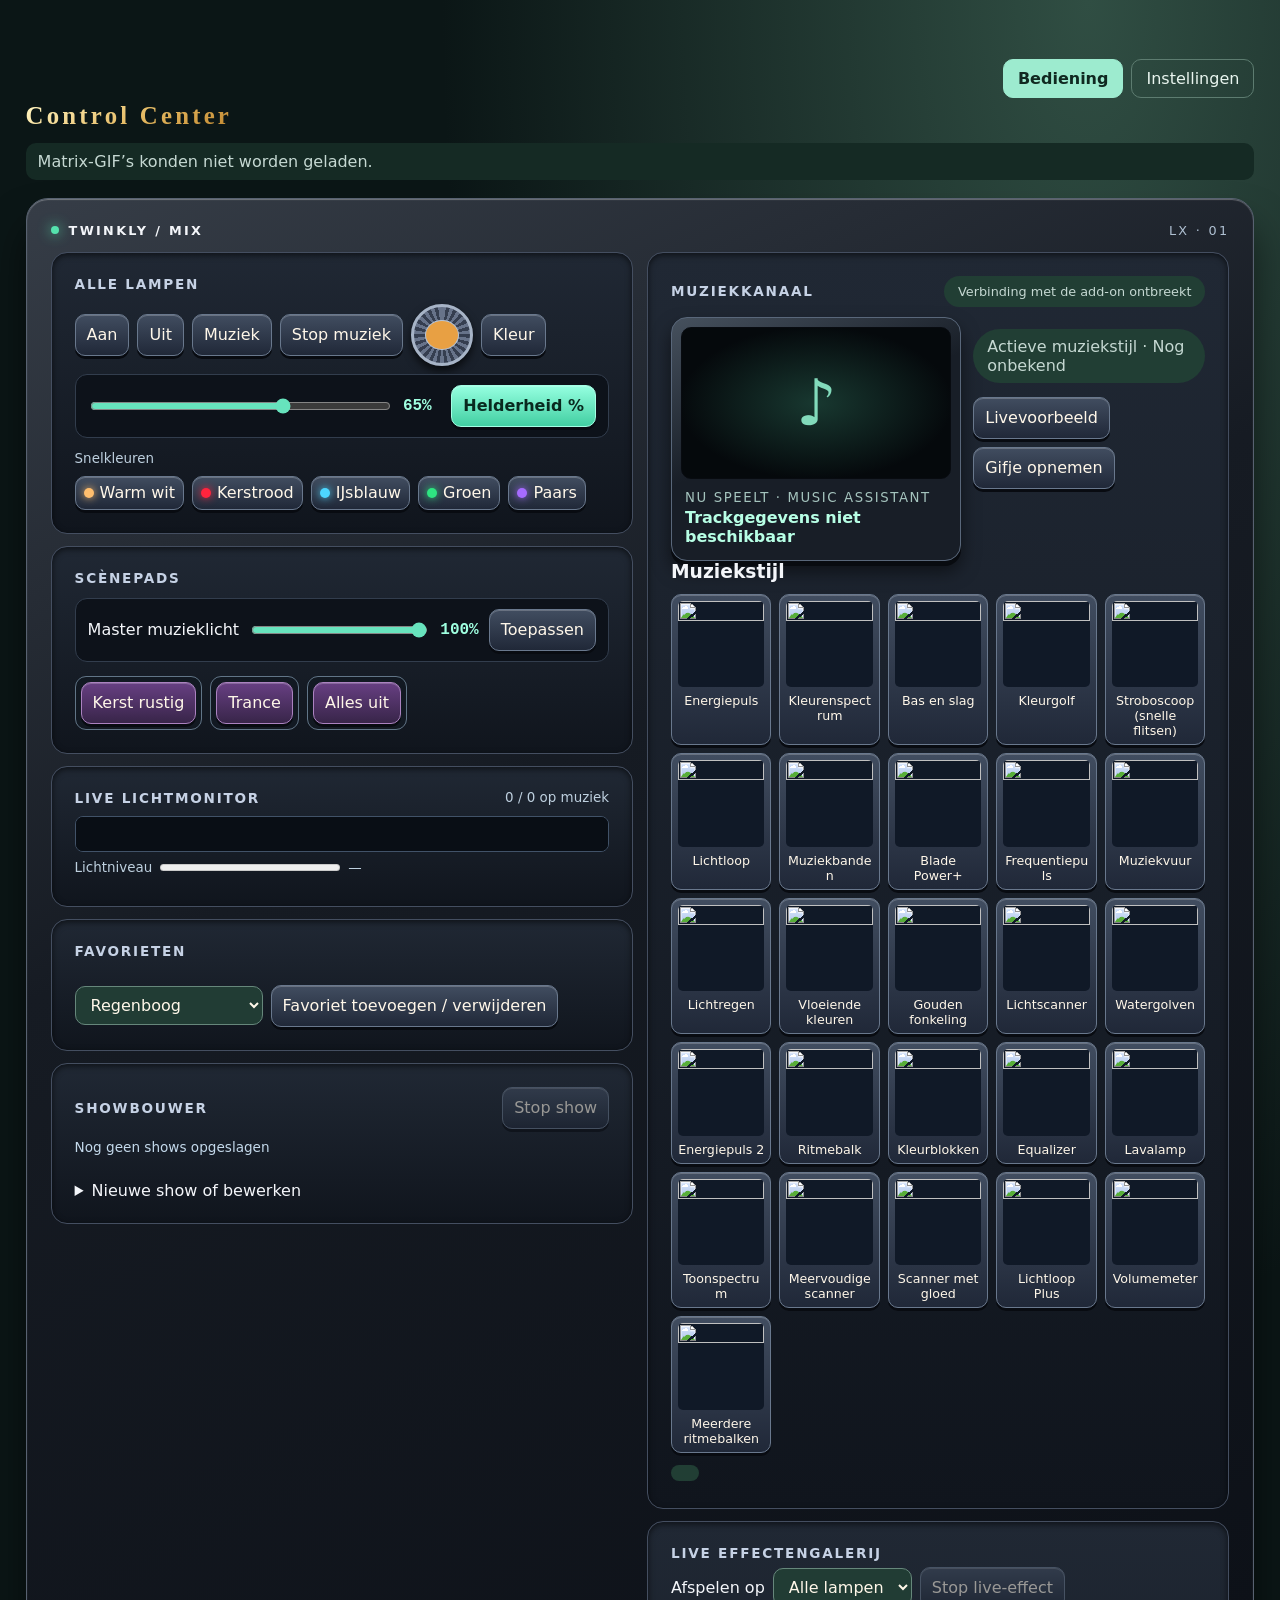
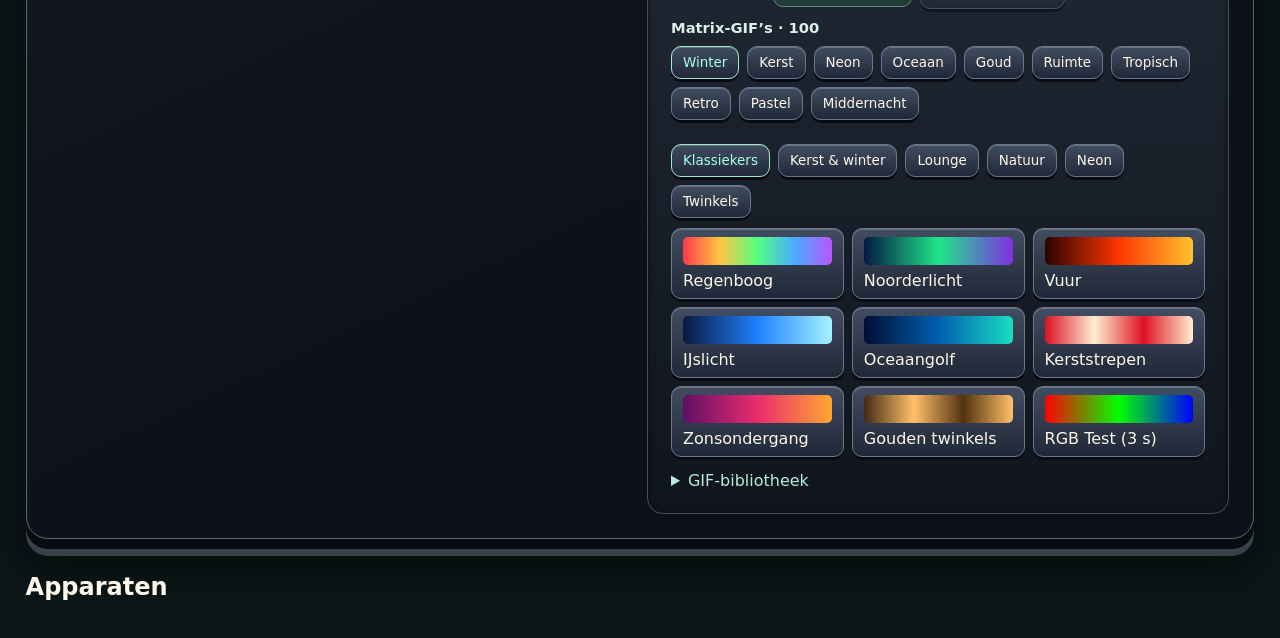
==== commit fdc8ebad: "Add realtime RGB channel test" ====
--- a/twinkly/index.html
+++ b/twinkly/index.html
@@ -47,24 +47,10 @@
 #music-demo-link[hidden]{display:none}
 #music-style-grid .matrix-tile img{width:100%;aspect-ratio:1;object-fit:contain;background:#101927;border-radius:5px}
 #music-style-grid .matrix-tile[aria-pressed="true"]{border-color:#a6e6d0;color:#b7ffe8}
-.network-map{position:relative;isolation:isolate;display:grid;gap:24px;padding:36px clamp(12px,3vw,28px) 24px;border:1px solid #3d5766;border-radius:36px;background:radial-gradient(ellipse at 50% 0%,#264452,#111e29 70%);margin-top:14px}
-.network-map[hidden],.network-hubs[hidden]{display:none}
-.network-map canvas{position:absolute;inset:0;width:100%;height:100%;pointer-events:none;z-index:-1}
-.network-hubs,.network-devices{display:grid;gap:14px;grid-template-columns:repeat(auto-fit,minmax(min(100%,175px),1fr))}
-.network-hubs{justify-items:center}
-.network-hub,.network-device{padding:10px 12px;min-width:0;overflow-wrap:anywhere;color:#edf9ff}
-.network-hub{border-radius:24px;border:1px solid #548799;background:#1c3543;text-align:center}
-.network-device{border:1px solid #526d7d;border-radius:14px;background:#122430}
-.network-device strong,.network-device small,.network-device span{display:block}
-.network-device small,.network-hub small{color:#c2d8e4}
-.network-device .network-signal{color:var(--signal,#c2d8e4);font-weight:bold}
-.network-key{display:flex;flex-wrap:wrap;gap:8px 20px;margin:.75rem 0;color:#c2d8e4}
-.network-key span::before{content:'';display:inline-block;width:22px;margin-right:6px;vertical-align:middle;border-top:2px solid #6ccde7}
-.network-key span+span::before{border-color:#d0a4ff;border-top-style:dashed}
 </style>
 <main>
 <header class="workspace-header"><h1 class="workspace-brand" aria-label="Twinkly Control Center"><span class="twinkly-logo" aria-hidden="true"></span><span class="control-wordmark" aria-hidden="true">Control Center</span></h1>
-<nav class="workspace-nav"><a id="nav-control" href="#bediening"></a><a id="nav-network" href="#netwerk"></a><a id="nav-settings" href="#instellingen"></a></nav></header>
+<nav class="workspace-nav"><a id="nav-control" href="#bediening"></a><a id="nav-settings" href="#instellingen"></a></nav></header>
 <p id="message" role="status"></p>
 <div id="control-page">
 <section class="mixdesk"><div class="desk-brand"><span class="desk-lamp"></span><strong>TWINKLY / MIX</strong><span class="desk-model">LX · 01</span></div>
@@ -106,15 +92,6 @@
 <div id="gif-library-list" class="gap"></div></details></div></div></div></section>
 <section id="group-section" hidden><h2 id="group-title"></h2><div id="group-cards"></div></section>
 <section class="devices-section"><h2 id="device-title"></h2><div id="devices"></div></section></div>
-<section id="network-page" aria-labelledby="network-title" hidden>
-<div class="music-heading"><h2 id="network-title"></h2><button id="network-refresh" type="button"></button></div>
-<p id="network-help"></p><p id="network-status" role="status"></p>
-<div id="network-map" class="network-map" hidden>
-<canvas id="network-lines" aria-hidden="true"></canvas><div id="network-hubs" class="network-hubs"></div>
-<div id="network-devices" class="network-devices"></div>
-</div>
-<div class="network-key"><span id="network-wifi-key"></span><span id="network-peer-key"></span></div>
-</section>
 <div id="settings-page" hidden><div class="settings-grid">
 <section><h2 id="settings-general"></h2><select id="language" aria-label="Language"><option value="nl">Nederlands</option><option value="en">English</option><option value="es">Español</option><option value="de">Deutsch</option></select></section>
 <section><h2 id="settings-music"></h2><div class="controls gap" id="music-setup"></div><p id="ledfx-status" role="status"></p><details><summary>LedFX installeren en starten</summary><ol><li>Open in Home Assistant Instellingen → Apps → Appwinkel → ⋮ → Repositories.</li><li>Voeg <a href="https://github.com/Switch123456789/Home-Assistant-Apps" target="_blank" rel="noopener noreferrer">de LedFX-repository met Sendspin</a> toe en installeer LedFX.</li><li>Klik op Starten en zet Starten bij opstarten aan. Controleer bij een fout het tabblad Logboek.</li><li>Ga terug naar Twinkly, controleer LedFX en klik daarna op Music Assistant koppelen. Voeg LedFx Twinkly toe aan de afspeelgroep in Music Assistant.</li></ol></details><div class="controls gap tv-source"><label id="tv-source-label" for="tv-source"></label><select id="tv-source"></select><button id="tv-refresh"></button></div>
@@ -286,6 +263,7 @@
 const categoryIds = ['classic','winter','lounge','nature','neon','sparkle'];
 let selectedCategory = 'classic';
 function patternName(id) {
+  if (id === 'rgb-test') return 'RGB Test (3 s)';
   if (id.startsWith('matrix:')) return matrixCatalog.find(item => 'matrix:' + item.id === id)?.name || id.slice(7);
   return extraPatterns[id]?.[1] || patternLabels[lang.value][3+Object.keys(patternStyles).indexOf(id)] || id;
 }
@@ -1035,139 +1013,13 @@
   }
   setTimeout(pollTrack,4000);
 }
-const networkText = {
-  nl: ['Netwerk','Vernieuwen','Wifi-duur sinds de eerste meting van deze verbinding. De kaart ververst automatisch zolang deze pagina open is.','Bezig met meten…','Netwerkgegevens konden niet worden opgehaald.','Geen Twinkly-apparaten geregistreerd.','Wifi-netwerk','Directe verbinding via een lamp','Offline','Verbinding onbekend','Toegangspunt','Signaal onbekend','Sterk','Goed','Zwak','Wifi gemeten','Via','Gateway','Kanaal'],
-  en: ['Network','Refresh','Wi-Fi duration starts with the first observation of this connection. The map refreshes automatically while this page is open.','Measuring…','Could not load network data.','No registered Twinkly devices.','Wi-Fi network','Direct link through a light','Offline','Connection unknown','Access point','Signal unknown','Strong','Good','Weak','Wi-Fi observed','Via','Gateway','Channel'],
-  es: ['Red','Actualizar','La duración Wi-Fi se cuenta desde la primera observación de esta conexión. El mapa se actualiza mientras esta página esté abierta.','Midiendo…','No se pudieron cargar los datos de red.','No hay dispositivos Twinkly registrados.','Red Wi-Fi','Conexión directa a través de una luz','Sin conexión','Conexión desconocida','Punto de acceso','Señal desconocida','Fuerte','Buena','Débil','Wi-Fi observado','A través de','Puerta de enlace','Canal'],
-  de: ['Netzwerk','Aktualisieren','Die WLAN-Dauer beginnt mit der ersten Beobachtung dieser Verbindung. Die Karte aktualisiert sich automatisch, solange diese Seite geöffnet ist.','Messung läuft…','Netzwerkdaten konnten nicht geladen werden.','Keine Twinkly-Geräte registriert.','WLAN','Direkte Verbindung über eine Leuchte','Offline','Verbindung unbekannt','Zugangspunkt','Signal unbekannt','Stark','Gut','Schwach','WLAN beobachtet','Über','Gateway','Kanal'],
-};
-const networkMap = byId('network-map');
-let networkTimer, networkPending = false, networkLinks = [];
-function drawNetwork() {
-  if (networkMap.hidden || byId('network-page').hidden) return;
-  const canvas = byId('network-lines'), bounds = canvas.getBoundingClientRect();
-  const ratio = window.devicePixelRatio || 1;
-  canvas.width = Math.round(bounds.width * ratio);
-  canvas.height = Math.round(bounds.height * ratio);
-  const ctx = canvas.getContext('2d');
-  if (!ctx) return;
-  ctx.scale(ratio, ratio);
-  for (const [source, target, peer] of networkLinks) {
-    const a = source.getBoundingClientRect(), b = target.getBoundingClientRect();
-    const x1 = a.left + a.width / 2 - bounds.left;
-    const x2 = b.left + b.width / 2 - bounds.left;
-    const sameRow = Math.abs(a.top - b.top) < 4;
-    const y1 = (sameRow ? a.top + 8 : a.top + a.height / 2) - bounds.top;
-    const y2 = (sameRow ? b.top + 8 : b.top + b.height / 2) - bounds.top;
-    const curve = sameRow ? Math.min(y1,y2) - 36 : (y1 + y2) / 2;
-    ctx.beginPath();
-    ctx.strokeStyle = peer ? '#d0a4ff' : '#6ccde7';
-    ctx.lineWidth = peer ? 2.5 : 1.5;
-    ctx.setLineDash(peer ? [6,4] : []);
-    ctx.moveTo(x1,y1);
-    ctx.bezierCurveTo(x1,curve,x2,curve,x2,y2);
-    ctx.stroke();
-  }
-}
-new ResizeObserver(drawNetwork).observe(networkMap);
-function renderNetwork(rows, labels) {
-  const hubs = byId('network-hubs'), devices = byId('network-devices');
-  hubs.replaceChildren();
-  devices.replaceChildren();
-  networkLinks = [];
-  networkMap.hidden = !rows.length;
-  const hubNodes = new Map(), deviceNodes = new Map();
-  const byDevice = new Map(rows.map(row => [row.id,row]));
-  const addText = (parent, tag, content) => {
-    const element = document.createElement(tag);
-    element.textContent = content;
-    parent.append(element);
-    return element;
-  };
-  for (const row of rows) {
-    const card = document.createElement('article');
-    card.className = 'network-device';
-    deviceNodes.set(row.id, card);
-    devices.append(card);
-    addText(card,'strong',row.name);
-    addText(card,'small',row.ip);
-    if (row.kind === 'offline' || row.kind === 'unknown') {
-      addText(card,'span',labels[row.kind === 'offline' ? 8 : 9]);
-      continue;
-    }
-    addText(card,'span',row.kind === 'ap' ? labels[10] + ' · ' + row.ssid : row.ssid);
-    if (row.channel) addText(card,'small',labels[18] + ' ' + row.channel);
-    if (row.kind === 'ap') continue;
-    const quality = row.rssi == null ? 0 : row.rssi >= -60 ? 1 : row.rssi >= -72 ? 2 : 3;
-    const signal = addText(card,'span',labels[11 + quality] + (quality ? ' · ' + row.rssi + ' dBm' : ''));
-    signal.className = 'network-signal';
-    signal.style.setProperty('--signal',['#c2d8e4','#8ff1bd','#ffdb8a','#ffaaa8'][quality]);
-    const minutes = Math.floor(row.seconds / 60);
-    const duration = minutes === 0 ? '< 1 min' : minutes < 60 ? minutes + ' min' :
-      Math.floor(minutes / 60) + ' h ' + minutes % 60 + ' min';
-    addText(card,'small',labels[15] + ' · ' + duration);
-    if (row.peer) {
-      addText(card,'small',labels[16] + ' ' + byDevice.get(row.peer).name);
-      continue;
-    }
-    const key = JSON.stringify([row.ssid,row.gateway,row.bssid]);
-    if (!hubNodes.has(key)) {
-      const hub = document.createElement('div');
-      hub.className = 'network-hub';
-      addText(hub,'strong',row.ssid || labels[6]);
-      if (row.bssid || row.gateway) {
-        addText(hub,'small',row.bssid || labels[17] + ' ' + row.gateway);
-      }
-      hubs.append(hub);
-      hubNodes.set(key,hub);
-    }
-    networkLinks.push([card,hubNodes.get(key),false]);
-  }
-  for (const row of rows) {
-    if (row.peer) networkLinks.push([deviceNodes.get(row.id),deviceNodes.get(row.peer),true]);
-  }
-  hubs.hidden = !hubs.childElementCount;
-  requestAnimationFrame(drawNetwork);
-}
-async function refreshNetwork() {
-  clearTimeout(networkTimer);
-  if (networkPending || location.hash !== '#netwerk' || document.hidden) return;
-  networkPending = true;
-  byId('network-refresh').disabled = true;
-  const message = byId('network-status');
-  if (networkMap.hidden) message.textContent = networkText[lang.value][3];
-  try {
-    const data = await request('network');
-    const labels = networkText[lang.value];
-    renderNetwork(data.devices,labels);
-    message.textContent = data.devices.length ? '' : labels[5];
-  } catch {
-    renderNetwork([],networkText[lang.value]);
-    message.textContent = networkText[lang.value][4];
-  } finally {
-    networkPending = false;
-    byId('network-refresh').disabled = false;
-    if (location.hash === '#netwerk') networkTimer = setTimeout(refreshNetwork,30000);
-  }
-}
-byId('network-refresh').onclick = refreshNetwork;
-document.addEventListener('visibilitychange',() => { if (!document.hidden) refreshNetwork(); });
-
 function showPage() {
-  const page = {'#instellingen':'settings','#netwerk':'network'}[location.hash] || 'control';
-  for (const name of ['control','settings','network']) {
-    byId(name + '-page').hidden = page !== name;
-    byId('nav-' + name).setAttribute('aria-current',page === name ? 'page' : 'false');
-  }
-  const labels = networkText[lang.value];
-  byId('nav-network').textContent = byId('network-title').textContent = labels[0];
-  byId('network-refresh').textContent = labels[1];
-  byId('network-help').textContent = labels[2];
-  byId('network-wifi-key').textContent = labels[6];
-  byId('network-peer-key').textContent = labels[7];
-  clearTimeout(networkTimer);
-  if (page === 'network') refreshNetwork();
-  if (page === 'control') schedulePreview();
+  const settings = location.hash === '#instellingen';
+  byId('control-page').hidden = settings;
+  byId('settings-page').hidden = !settings;
+  byId('nav-control').setAttribute('aria-current',settings ? 'false' : 'page');
+  byId('nav-settings').setAttribute('aria-current',settings ? 'page' : 'false');
+  if (!settings) schedulePreview();
 }
 window.addEventListener('hashchange',showPage);
 const patternTarget = byId('pattern-target');
@@ -1203,7 +1055,7 @@
     }
     const grid = byId('pattern-grid');
     grid.replaceChildren();
-    const presets = selectedCategory === 'classic' ? Object.entries(patternStyles) :
+    const presets = selectedCategory === 'classic' ? [...Object.entries(patternStyles), ['rgb-test','#ff0000,#00ff00,#0000ff']] :
       Object.entries(extraPatterns).filter(([,item]) => item[0] === selectedCategory).map(([id,item]) => [id,item[2]]);
     presets.forEach(([id,palette]) => {
       const tile = document.createElement('button'), swatch = document.createElement('i');
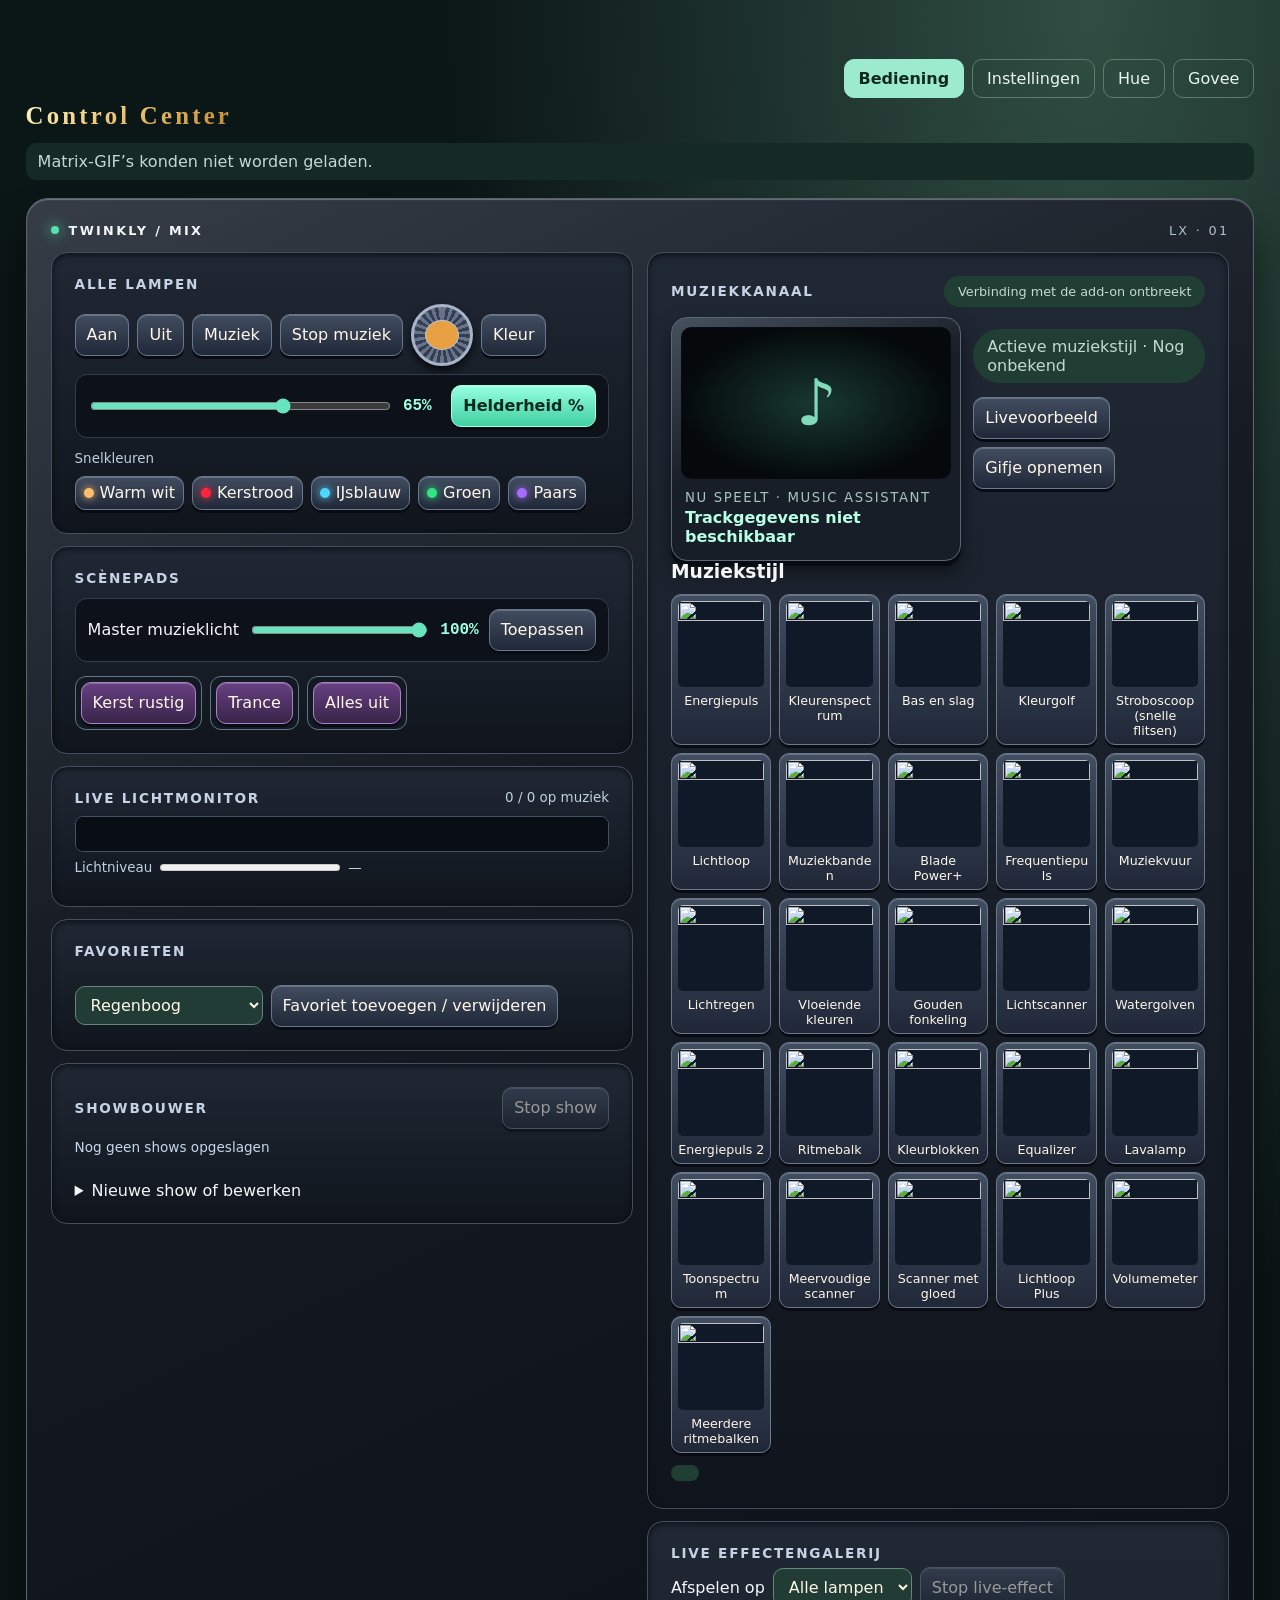
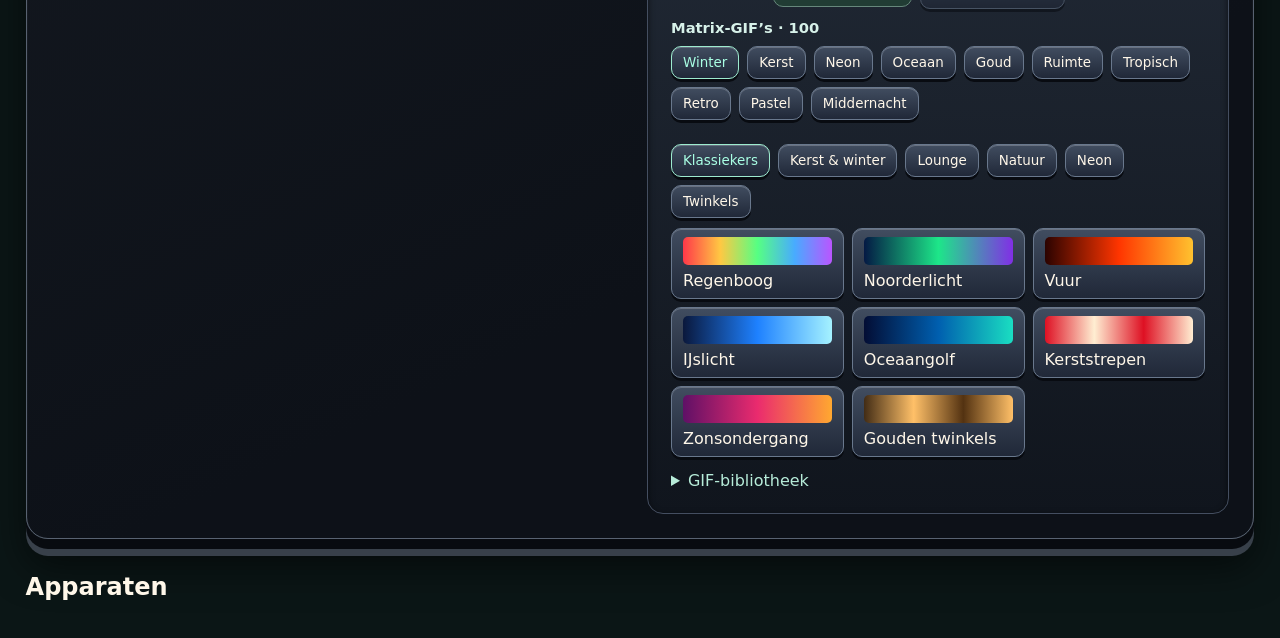
==== commit 88ff71c8: "Add initial Hue and Govee setup and control workspaces" ====
--- a/twinkly/index.html
+++ b/twinkly/index.html
@@ -50,7 +50,7 @@
 </style>
 <main>
 <header class="workspace-header"><h1 class="workspace-brand" aria-label="Twinkly Control Center"><span class="twinkly-logo" aria-hidden="true"></span><span class="control-wordmark" aria-hidden="true">Control Center</span></h1>
-<nav class="workspace-nav"><a id="nav-control" href="#bediening"></a><a id="nav-settings" href="#instellingen"></a></nav></header>
+<nav class="workspace-nav"><a id="nav-control" href="#bediening"></a><a id="nav-settings" href="#instellingen"></a><a href="provider-studio#hue">Hue</a><a href="provider-studio#govee">Govee</a></nav></header>
 <p id="message" role="status"></p>
 <div id="control-page">
 <section class="mixdesk"><div class="desk-brand"><span class="desk-lamp"></span><strong>TWINKLY / MIX</strong><span class="desk-model">LX · 01</span></div>
@@ -263,7 +263,6 @@
 const categoryIds = ['classic','winter','lounge','nature','neon','sparkle'];
 let selectedCategory = 'classic';
 function patternName(id) {
-  if (id === 'rgb-test') return 'RGB Test (3 s)';
   if (id.startsWith('matrix:')) return matrixCatalog.find(item => 'matrix:' + item.id === id)?.name || id.slice(7);
   return extraPatterns[id]?.[1] || patternLabels[lang.value][3+Object.keys(patternStyles).indexOf(id)] || id;
 }
@@ -1055,7 +1054,7 @@
     }
     const grid = byId('pattern-grid');
     grid.replaceChildren();
-    const presets = selectedCategory === 'classic' ? [...Object.entries(patternStyles), ['rgb-test','#ff0000,#00ff00,#0000ff']] :
+    const presets = selectedCategory === 'classic' ? Object.entries(patternStyles) :
       Object.entries(extraPatterns).filter(([,item]) => item[0] === selectedCategory).map(([id,item]) => [id,item[2]]);
     presets.forEach(([id,palette]) => {
       const tile = document.createElement('button'), swatch = document.createElement('i');
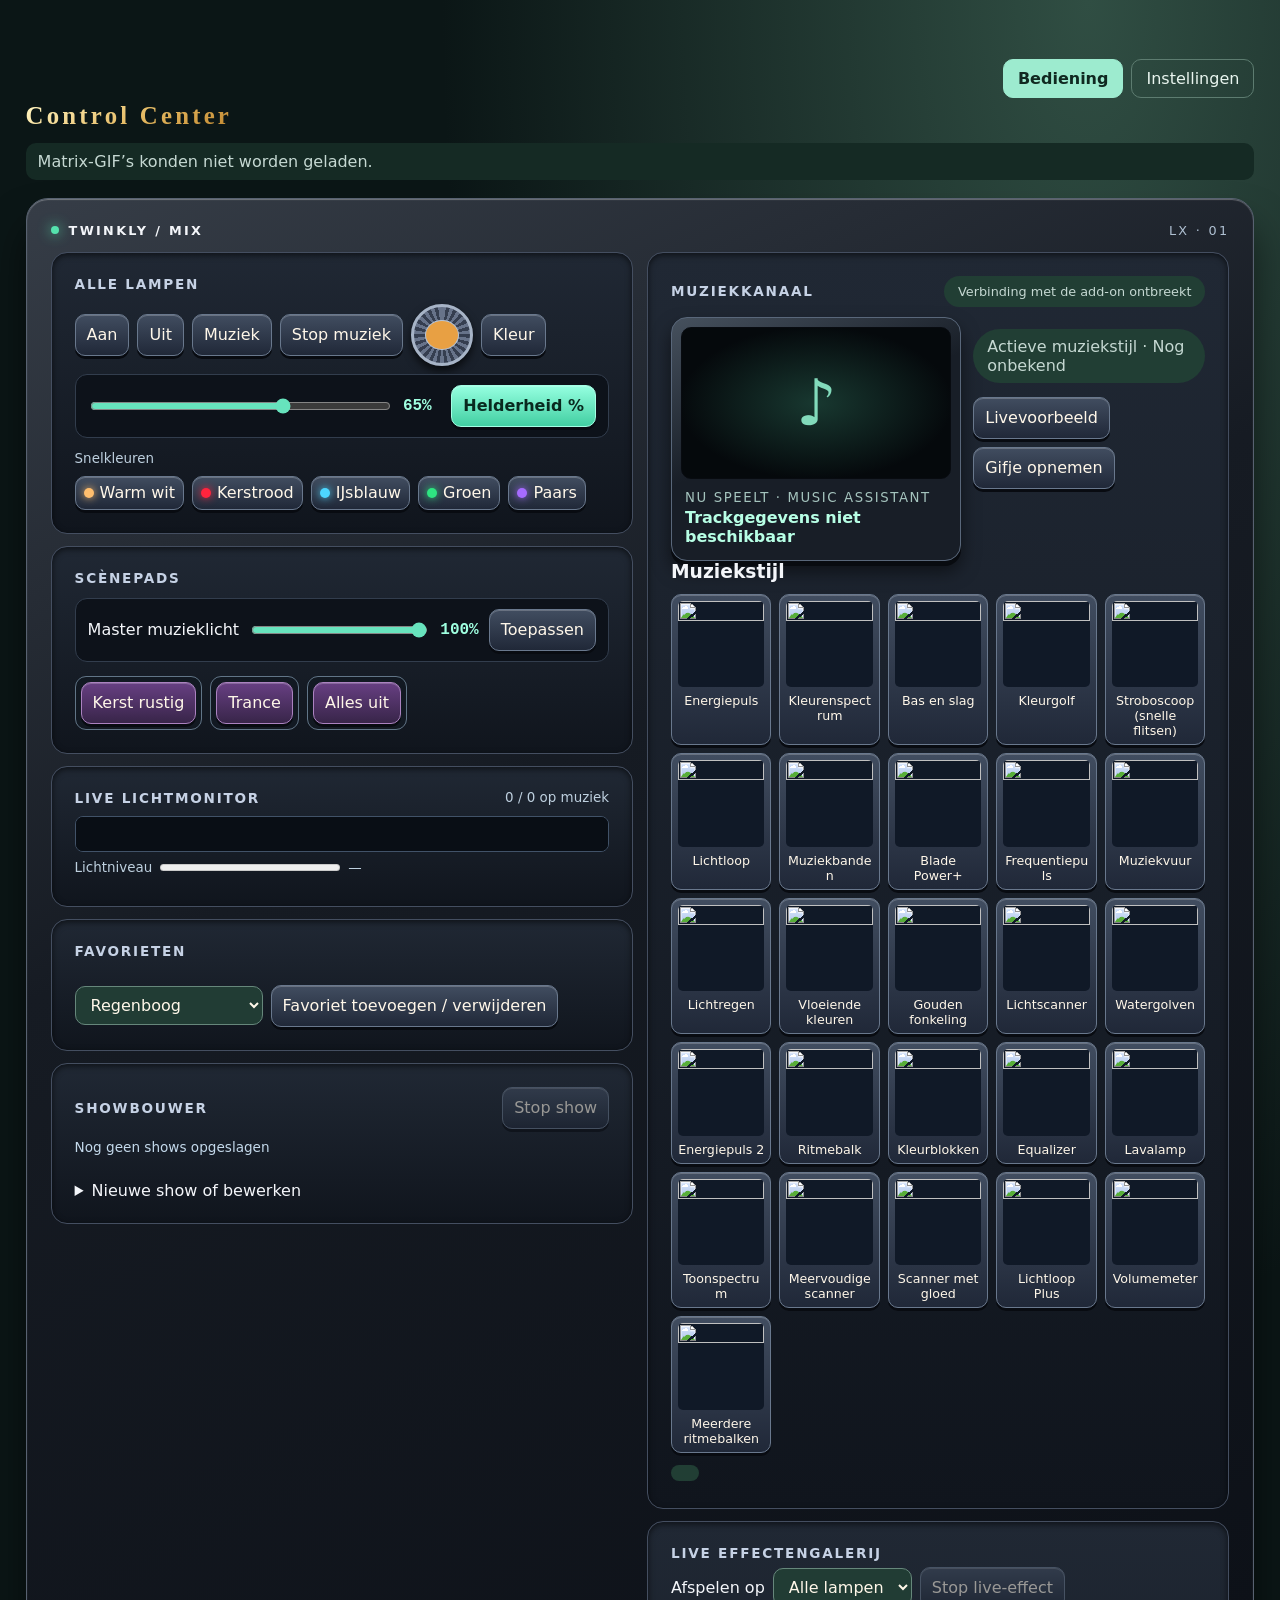
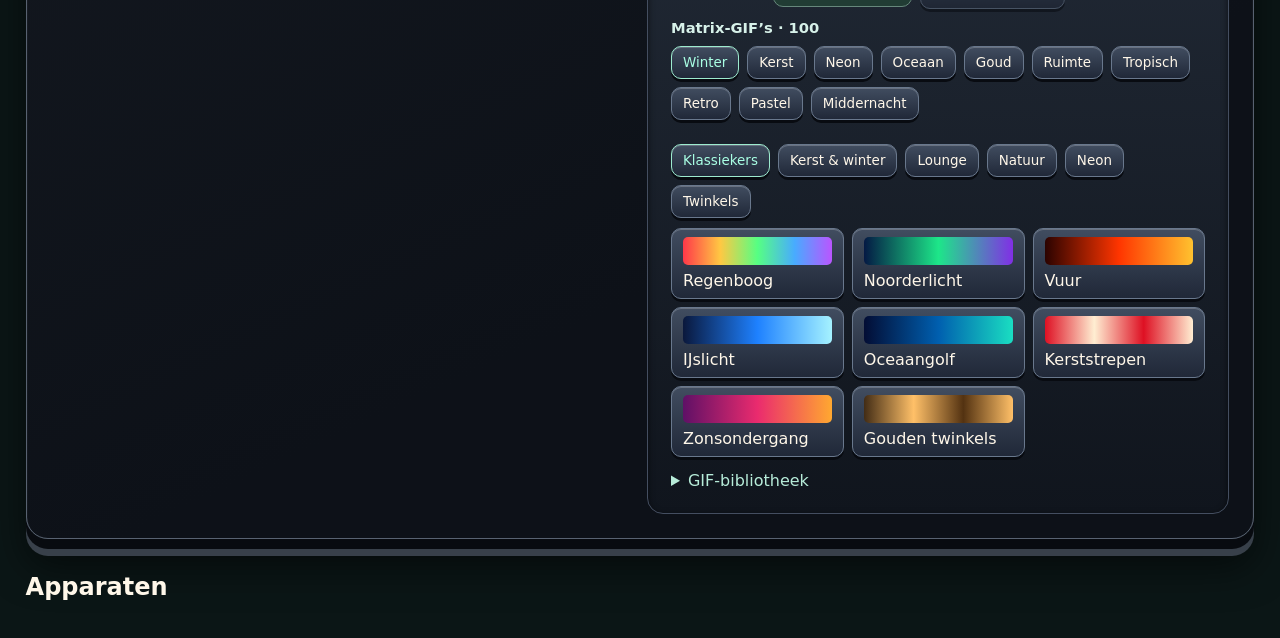
==== commit 4c06f1ff: "Merge 42c79067d34c85f46b3fc81eaab001c4ba4dce67 into 4e6b2fd8c5a907ab70726bc97da2ab8f83b87db0" ====
--- a/twinkly/index.html
+++ b/twinkly/index.html
@@ -50,7 +50,7 @@
 </style>
 <main>
 <header class="workspace-header"><h1 class="workspace-brand" aria-label="Twinkly Control Center"><span class="twinkly-logo" aria-hidden="true"></span><span class="control-wordmark" aria-hidden="true">Control Center</span></h1>
-<nav class="workspace-nav"><a id="nav-control" href="#bediening"></a><a id="nav-settings" href="#instellingen"></a><a href="provider-studio#hue">Hue</a><a href="provider-studio#govee">Govee</a></nav></header>
+<nav class="workspace-nav"><a id="nav-control" href="#bediening"></a><a id="nav-settings" href="#instellingen"></a></nav></header>
 <p id="message" role="status"></p>
 <div id="control-page">
 <section class="mixdesk"><div class="desk-brand"><span class="desk-lamp"></span><strong>TWINKLY / MIX</strong><span class="desk-model">LX · 01</span></div>
@@ -169,16 +169,46 @@
 const productLabels = {
  nl:'Model',en:'Model',es:'Modelo',de:'Modell'
 };
+const productModels = [
+  [/^TWW(?:480|500)STP[A-Z0-9]*$/, "Twinkly Matrix", "matrix"],
+  [/^TWS\d{2,4}(SPP|STP|GOP|STW|RGB)?[A-Z0-9]*$/, "Twinkly Strings", "strings-multicolor", {SPP: "strings-rgbw", GOP: "strings-gold-silver"}],
+  [/^TW3RD\d{2,4}(SPP|STP|GOP|STW|RGB)?[A-Z0-9]*$/, "Twinkly Reindeer", "reindeers"],
+  [/^TWTT\d{2,4}(SPP|STP|GOP|STW|RGB)?[A-Z0-9]*$/, "Twinkly Tree Topper", "tree-topper"],
+  [/^TWSHD\d{2,4}(SPP|STP|GOP|STW|RGB)?[A-Z0-9]*$/, "Twinkly Strings HD", "strings-hd"],
+  [/^TWKP\d{2,4}(SPP|STP|GOP|STW|RGB)?[A-Z0-9]*$/, "Twinkly Candies Pearls", "strings-usb-c-pearls"],
+  [/^TG50P4425P00$/, "Twinkly Pre-lit Tree", "pre-lit-tree"],
+  [/^TWW\d{2,4}(SPP|STP|GOP|STW|RGB)?[A-Z0-9]*$/, "Twinkly Curtain", "curtain", {SPP: "curtain-rgbw"}],
+  [/^TWQ\d{2,4}(SPP|STP|GOP|STW|RGB)?[A-Z0-9]*$/, "Twinkly Squares", "squares"],
+  [/^TWPL\d{2,4}(SPP|STP|GOP|STW|RGB)?[A-Z0-9]*$/, "Twinkly Permanent Lights", "permanent-lights"],
+  [/^TWI\d{2,4}(SPP|STP|GOP|STW|RGB)?[A-Z0-9]*$/, "Twinkly Icicle", "icicle-multicolor", {SPP: "icicle-multicolor-white", GOP: "icicle-gold-silver"}],
+  [/^TWKC\d{2,4}(SPP|STP|GOP|STW|RGB)?[A-Z0-9]*$/, "Twinkly Candies Candles", "strings-usb-c-candles"],
+  [/^TWD\d{2,4}(SPP|STP|GOP|STW|RGB)?[A-Z0-9]*$/, "Twinkly Dots", "dots"],
+  [/^TWL\d{2,4}(SPP|STP|GOP|STW|RGB)?[A-Z0-9]*$/, "Twinkly Line", "line"],
+  [/^GD20P4425P0X$/, "Twinkly Pre-lit Wreath", "pre-lit-wreath"],
+  [/^TWC9\d{2,4}(SPP|STP|GOP|STW|RGB)?[A-Z0-9]*$/, "Twinkly C9 Bulbs", "c9-bulbs"],
+  [/^TWKS\d{2,4}(SPP|STP|GOP|STW|RGB)?[A-Z0-9]*$/, "Twinkly Candies Stars", "strings-usb-c-stars"],
+  [/^TWP\d{2,4}(SPP|STP|GOP|STW|RGB)?[A-Z0-9]*$/, "Twinkly Light Tree 3D", "light-tree"],
+  [/^TWN\d{2,4}(SPP|STP|GOP|STW|RGB)?[A-Z0-9]*$/, "Twinkly Net Lights", "net-lights"],
+  [/^TWFL\d{2,4}(SPP|STP|GOP|STW|RGB)?[A-Z0-9]*$/, "Twinkly Flex", "flex"],
+  [/^TWKH\d{2,4}(SPP|STP|GOP|STW|RGB)?[A-Z0-9]*$/, "Twinkly Candies Hearts", "strings-usb-c-hearts"],
+  [/^TWB\d{2,4}(SPP|STP|GOP|STW|RGB)?[A-Z0-9]*$/, "Twinkly Spritzer", "spritzer"],
+  [/^TWF\d{2,4}(SPP|STP|GOP|STW|RGB)?[A-Z0-9]*$/, "Twinkly Festoon", "festoon-multicolor", {GOP: "festoon-gold-silver"}],
+  [/^GT90P4425P0X$/, "Twinkly Pre-lit Garland", "pre-lit-garland"],
+  [/^TWC\d{2,4}(SPP|STP|GOP|STW|RGB)?[A-Z0-9]*$/, "Twinkly Cluster", "cluster-multicolor", {SPP: "cluster-multicolor-white", GOP: "cluster-gold-silver"}],
+  [/^TW3DB\d{2,4}(SPP|STP|GOP|STW|RGB)?[A-Z0-9]*$/, "Twinkly Spheres", "spheres"],
+  [/^TWWT\d{2,4}(SPP|STP|GOP|STW|RGB)?[A-Z0-9]*$/, "Twinkly Light Tree 2D", "light-tree-2d"],
+  [/^TWDJ\d{2,4}(SPP|STP|GOP|STW|RGB)?[A-Z0-9]*$/, "Twinkly Lightwall", "lightwall"],
+];
 function modelInfo(code, device) {
-  const strings = /^TWS(\d{2,4})(SPP|STP|GOP)[A-Z0-9-]*$/i.exec(code);
-  if (strings) {
-    const rgbw = strings[2].toUpperCase() === 'SPP';
-    const suffix = {SPP:'RGB+W',STP:'RGB',GOP:'AWW'}[strings[2].toUpperCase()];
-    return {name:'Twinkly Strings · ' + device.leds + ' LEDs · ' + suffix,
-      photo:rgbw ? 'strings-rgbw' : ''};
-  }
-  if (/^TWL\d{2,4}STW[A-Z0-9-]*$/i.test(code)) {
-    return {name:'Twinkly Line · ' + device.leds + ' LEDs',photo:'line'};
+  const sku = code.trim().toUpperCase().split('-')[0];
+  for (const [pattern, name, photo, variants] of productModels) {
+    const match = pattern.exec(sku);
+    if (match) {
+      return {
+        name: [name, device.leds && device.leds + ' LEDs', device.profile].filter(Boolean).join(' · '),
+        photo: variants?.[match[1]] || photo,
+      };
+    }
   }
   return {name:productLabels[lang.value] + ' · ' + code};
 }
@@ -186,7 +216,7 @@
   const code = typeof device.product_code === 'string' ? device.product_code.trim() : '';
   card.product.hidden = !code;
   if (!code) return;
-  const signature = code + '/' + device.leds + '/' + lang.value;
+  const signature = code + '/' + device.leds + '/' + device.profile + '/' + lang.value;
   if (card.productSignature === signature) return;
   card.productSignature = signature;
   const model = modelInfo(code,device);
@@ -199,14 +229,16 @@
     body.append(subtitle);
   }
   card.product.replaceChildren();
-  if (model.photo) {
-    const photo = document.createElement('img');
-    photo.loading = 'lazy'; photo.referrerPolicy = 'no-referrer';
-    photo.alt = model.name;
-    photo.onerror = () => { photo.hidden = true; };
-    photo.src = './product-photo/' + model.photo;
-    card.product.append(photo);
-  }
+  const photo = document.createElement('img');
+  photo.loading = 'lazy';
+  photo.alt = model.photo ? model.name : '';
+  photo.onerror = () => {
+    photo.onerror = null;
+    photo.alt = '';
+    photo.src = './twinkly.svg';
+  };
+  photo.src = model.photo ? './product-photo/' + model.photo : './twinkly.svg';
+  card.product.append(photo);
   card.product.append(body);
 }
 const showText = {
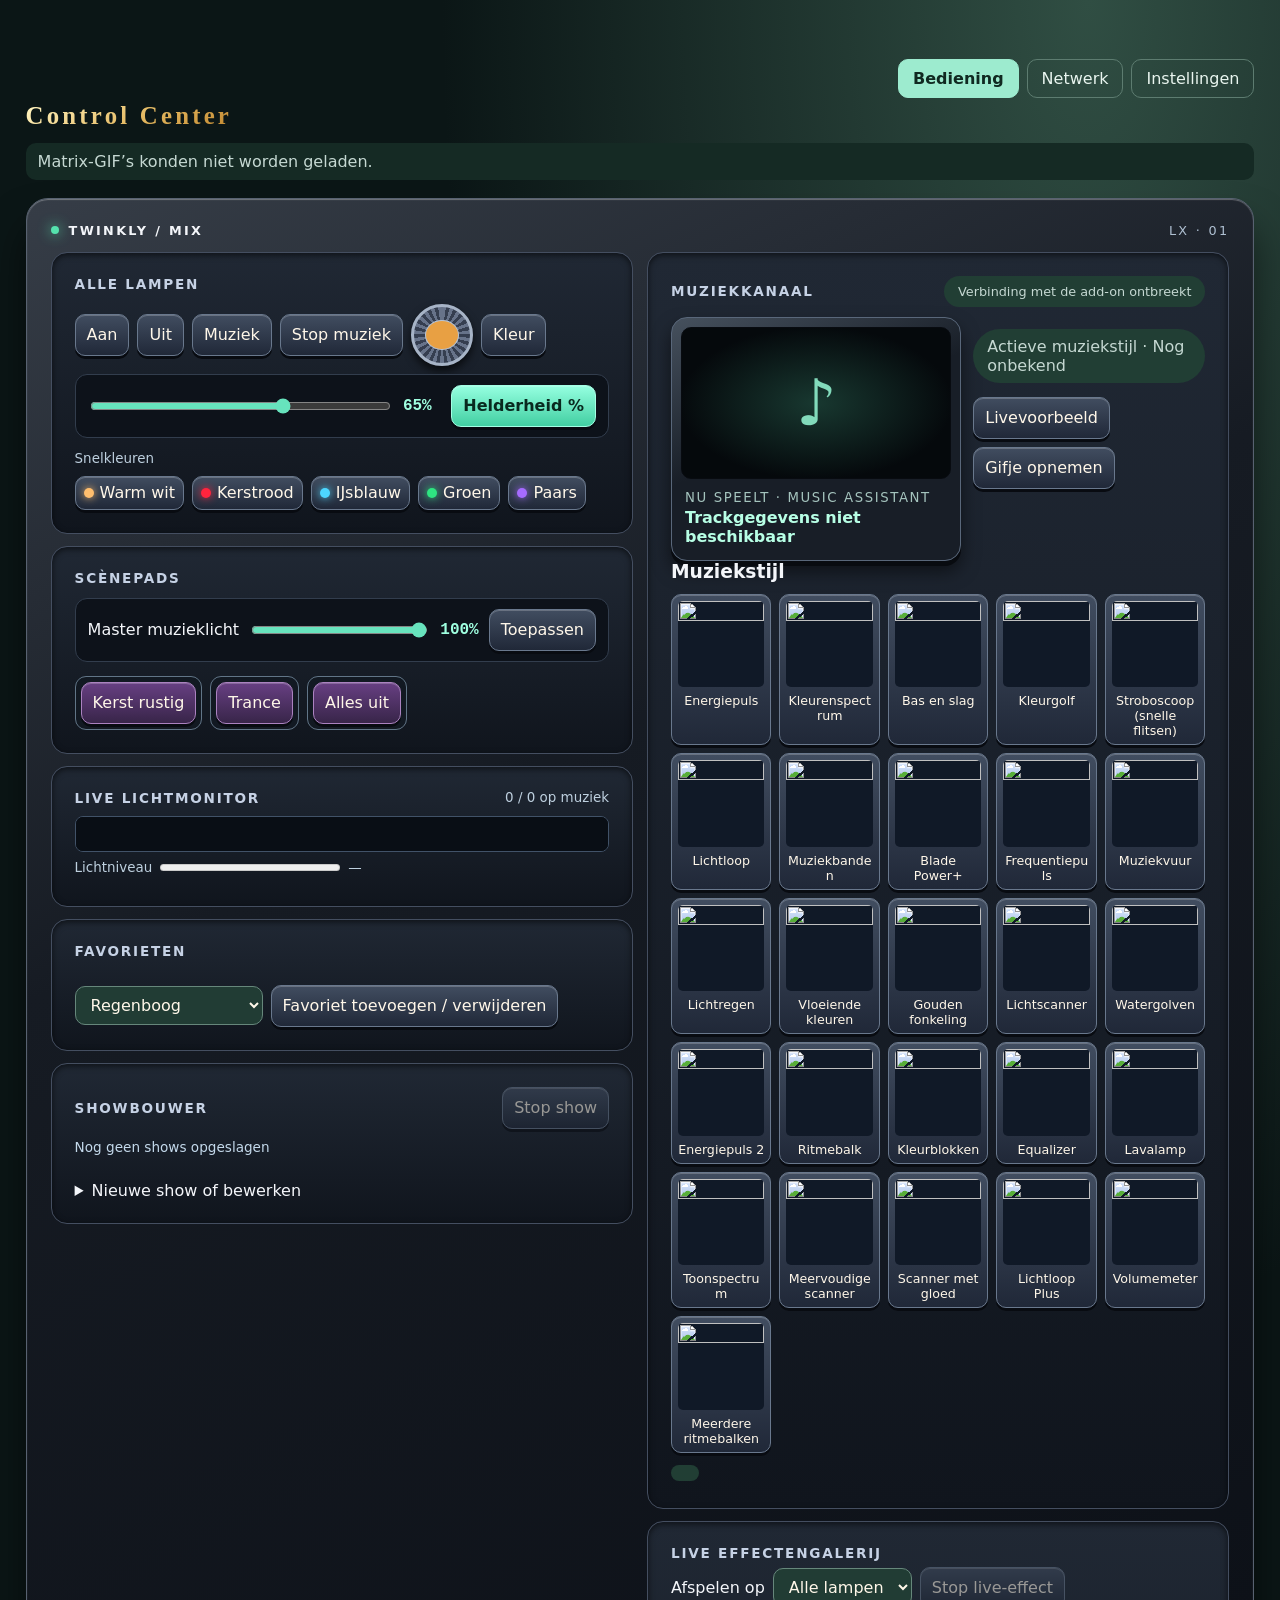
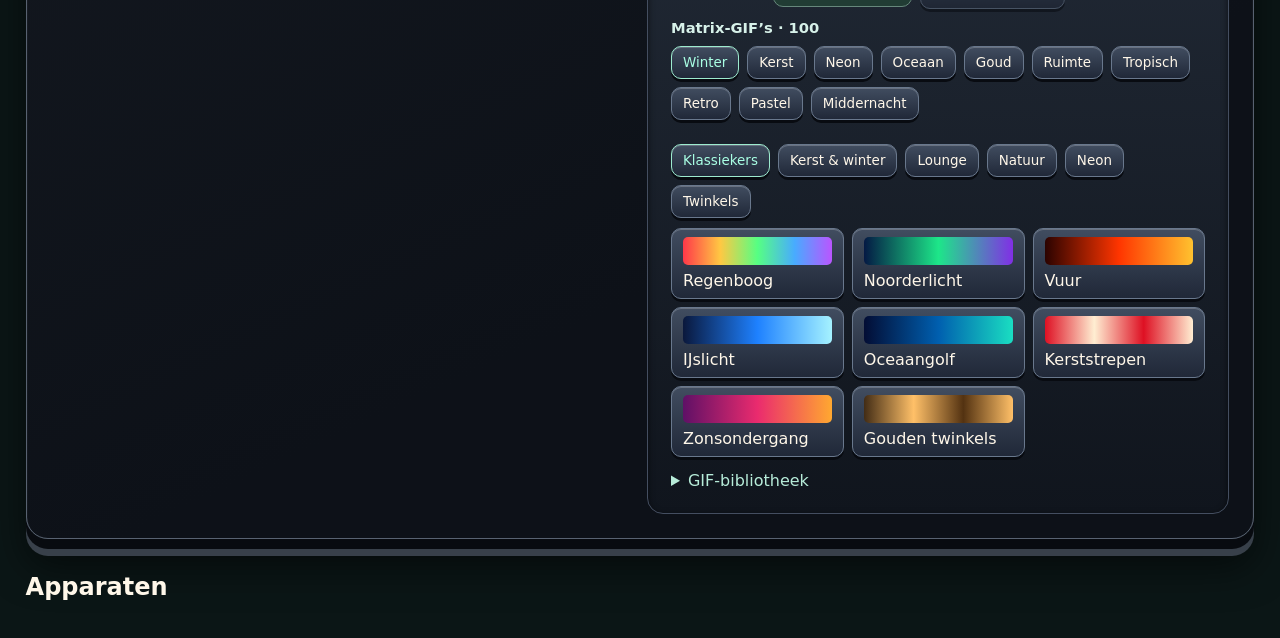
==== commit 672838de: "Merge 9d3bd5693071fe4d7777b3bd33c72ebb465f7551 into 4e6b2fd8c5a907ab70726bc97da2ab8f83b87db0" ====
--- a/twinkly/index.html
+++ b/twinkly/index.html
@@ -47,10 +47,24 @@
 #music-demo-link[hidden]{display:none}
 #music-style-grid .matrix-tile img{width:100%;aspect-ratio:1;object-fit:contain;background:#101927;border-radius:5px}
 #music-style-grid .matrix-tile[aria-pressed="true"]{border-color:#a6e6d0;color:#b7ffe8}
+.network-map{position:relative;isolation:isolate;display:grid;gap:24px;padding:36px clamp(12px,3vw,28px) 24px;border:1px solid #3d5766;border-radius:36px;background:radial-gradient(ellipse at 50% 0%,#264452,#111e29 70%);margin-top:14px}
+.network-map[hidden],.network-hubs[hidden]{display:none}
+.network-map canvas{position:absolute;inset:0;width:100%;height:100%;pointer-events:none;z-index:-1}
+.network-hubs,.network-devices{display:grid;gap:14px;grid-template-columns:repeat(auto-fit,minmax(min(100%,175px),1fr))}
+.network-hubs{justify-items:center}
+.network-hub,.network-device{padding:10px 12px;min-width:0;overflow-wrap:anywhere;color:#edf9ff}
+.network-hub{border-radius:24px;border:1px solid #548799;background:#1c3543;text-align:center}
+.network-device{border:1px solid #526d7d;border-radius:14px;background:#122430}
+.network-device strong,.network-device small,.network-device span{display:block}
+.network-device small,.network-hub small{color:#c2d8e4}
+.network-device .network-signal{color:var(--signal,#c2d8e4);font-weight:bold}
+.network-key{display:flex;flex-wrap:wrap;gap:8px 20px;margin:.75rem 0;color:#c2d8e4}
+.network-key span::before{content:'';display:inline-block;width:22px;margin-right:6px;vertical-align:middle;border-top:2px solid #6ccde7}
+.network-key span+span::before{border-color:#d0a4ff;border-top-style:dashed}
 </style>
 <main>
 <header class="workspace-header"><h1 class="workspace-brand" aria-label="Twinkly Control Center"><span class="twinkly-logo" aria-hidden="true"></span><span class="control-wordmark" aria-hidden="true">Control Center</span></h1>
-<nav class="workspace-nav"><a id="nav-control" href="#bediening"></a><a id="nav-settings" href="#instellingen"></a></nav></header>
+<nav class="workspace-nav"><a id="nav-control" href="#bediening"></a><a id="nav-network" href="#netwerk"></a><a id="nav-settings" href="#instellingen"></a></nav></header>
 <p id="message" role="status"></p>
 <div id="control-page">
 <section class="mixdesk"><div class="desk-brand"><span class="desk-lamp"></span><strong>TWINKLY / MIX</strong><span class="desk-model">LX · 01</span></div>
@@ -92,6 +106,15 @@
 <div id="gif-library-list" class="gap"></div></details></div></div></div></section>
 <section id="group-section" hidden><h2 id="group-title"></h2><div id="group-cards"></div></section>
 <section class="devices-section"><h2 id="device-title"></h2><div id="devices"></div></section></div>
+<section id="network-page" aria-labelledby="network-title" hidden>
+<div class="music-heading"><h2 id="network-title"></h2><button id="network-refresh" type="button"></button></div>
+<p id="network-help"></p><p id="network-status" role="status"></p>
+<div id="network-map" class="network-map" hidden>
+<canvas id="network-lines" aria-hidden="true"></canvas><div id="network-hubs" class="network-hubs"></div>
+<div id="network-devices" class="network-devices"></div>
+</div>
+<div class="network-key"><span id="network-wifi-key"></span><span id="network-peer-key"></span></div>
+</section>
 <div id="settings-page" hidden><div class="settings-grid">
 <section><h2 id="settings-general"></h2><select id="language" aria-label="Language"><option value="nl">Nederlands</option><option value="en">English</option><option value="es">Español</option><option value="de">Deutsch</option></select></section>
 <section><h2 id="settings-music"></h2><div class="controls gap" id="music-setup"></div><p id="ledfx-status" role="status"></p><details><summary>LedFX installeren en starten</summary><ol><li>Open in Home Assistant Instellingen → Apps → Appwinkel → ⋮ → Repositories.</li><li>Voeg <a href="https://github.com/Switch123456789/Home-Assistant-Apps" target="_blank" rel="noopener noreferrer">de LedFX-repository met Sendspin</a> toe en installeer LedFX.</li><li>Klik op Starten en zet Starten bij opstarten aan. Controleer bij een fout het tabblad Logboek.</li><li>Ga terug naar Twinkly, controleer LedFX en klik daarna op Music Assistant koppelen. Voeg LedFx Twinkly toe aan de afspeelgroep in Music Assistant.</li></ol></details><div class="controls gap tv-source"><label id="tv-source-label" for="tv-source"></label><select id="tv-source"></select><button id="tv-refresh"></button></div>
@@ -169,46 +192,16 @@
 const productLabels = {
  nl:'Model',en:'Model',es:'Modelo',de:'Modell'
 };
-const productModels = [
-  [/^TWW(?:480|500)STP[A-Z0-9]*$/, "Twinkly Matrix", "matrix"],
-  [/^TWS\d{2,4}(SPP|STP|GOP|STW|RGB)?[A-Z0-9]*$/, "Twinkly Strings", "strings-multicolor", {SPP: "strings-rgbw", GOP: "strings-gold-silver"}],
-  [/^TW3RD\d{2,4}(SPP|STP|GOP|STW|RGB)?[A-Z0-9]*$/, "Twinkly Reindeer", "reindeers"],
-  [/^TWTT\d{2,4}(SPP|STP|GOP|STW|RGB)?[A-Z0-9]*$/, "Twinkly Tree Topper", "tree-topper"],
-  [/^TWSHD\d{2,4}(SPP|STP|GOP|STW|RGB)?[A-Z0-9]*$/, "Twinkly Strings HD", "strings-hd"],
-  [/^TWKP\d{2,4}(SPP|STP|GOP|STW|RGB)?[A-Z0-9]*$/, "Twinkly Candies Pearls", "strings-usb-c-pearls"],
-  [/^TG50P4425P00$/, "Twinkly Pre-lit Tree", "pre-lit-tree"],
-  [/^TWW\d{2,4}(SPP|STP|GOP|STW|RGB)?[A-Z0-9]*$/, "Twinkly Curtain", "curtain", {SPP: "curtain-rgbw"}],
-  [/^TWQ\d{2,4}(SPP|STP|GOP|STW|RGB)?[A-Z0-9]*$/, "Twinkly Squares", "squares"],
-  [/^TWPL\d{2,4}(SPP|STP|GOP|STW|RGB)?[A-Z0-9]*$/, "Twinkly Permanent Lights", "permanent-lights"],
-  [/^TWI\d{2,4}(SPP|STP|GOP|STW|RGB)?[A-Z0-9]*$/, "Twinkly Icicle", "icicle-multicolor", {SPP: "icicle-multicolor-white", GOP: "icicle-gold-silver"}],
-  [/^TWKC\d{2,4}(SPP|STP|GOP|STW|RGB)?[A-Z0-9]*$/, "Twinkly Candies Candles", "strings-usb-c-candles"],
-  [/^TWD\d{2,4}(SPP|STP|GOP|STW|RGB)?[A-Z0-9]*$/, "Twinkly Dots", "dots"],
-  [/^TWL\d{2,4}(SPP|STP|GOP|STW|RGB)?[A-Z0-9]*$/, "Twinkly Line", "line"],
-  [/^GD20P4425P0X$/, "Twinkly Pre-lit Wreath", "pre-lit-wreath"],
-  [/^TWC9\d{2,4}(SPP|STP|GOP|STW|RGB)?[A-Z0-9]*$/, "Twinkly C9 Bulbs", "c9-bulbs"],
-  [/^TWKS\d{2,4}(SPP|STP|GOP|STW|RGB)?[A-Z0-9]*$/, "Twinkly Candies Stars", "strings-usb-c-stars"],
-  [/^TWP\d{2,4}(SPP|STP|GOP|STW|RGB)?[A-Z0-9]*$/, "Twinkly Light Tree 3D", "light-tree"],
-  [/^TWN\d{2,4}(SPP|STP|GOP|STW|RGB)?[A-Z0-9]*$/, "Twinkly Net Lights", "net-lights"],
-  [/^TWFL\d{2,4}(SPP|STP|GOP|STW|RGB)?[A-Z0-9]*$/, "Twinkly Flex", "flex"],
-  [/^TWKH\d{2,4}(SPP|STP|GOP|STW|RGB)?[A-Z0-9]*$/, "Twinkly Candies Hearts", "strings-usb-c-hearts"],
-  [/^TWB\d{2,4}(SPP|STP|GOP|STW|RGB)?[A-Z0-9]*$/, "Twinkly Spritzer", "spritzer"],
-  [/^TWF\d{2,4}(SPP|STP|GOP|STW|RGB)?[A-Z0-9]*$/, "Twinkly Festoon", "festoon-multicolor", {GOP: "festoon-gold-silver"}],
-  [/^GT90P4425P0X$/, "Twinkly Pre-lit Garland", "pre-lit-garland"],
-  [/^TWC\d{2,4}(SPP|STP|GOP|STW|RGB)?[A-Z0-9]*$/, "Twinkly Cluster", "cluster-multicolor", {SPP: "cluster-multicolor-white", GOP: "cluster-gold-silver"}],
-  [/^TW3DB\d{2,4}(SPP|STP|GOP|STW|RGB)?[A-Z0-9]*$/, "Twinkly Spheres", "spheres"],
-  [/^TWWT\d{2,4}(SPP|STP|GOP|STW|RGB)?[A-Z0-9]*$/, "Twinkly Light Tree 2D", "light-tree-2d"],
-  [/^TWDJ\d{2,4}(SPP|STP|GOP|STW|RGB)?[A-Z0-9]*$/, "Twinkly Lightwall", "lightwall"],
-];
 function modelInfo(code, device) {
-  const sku = code.trim().toUpperCase().split('-')[0];
-  for (const [pattern, name, photo, variants] of productModels) {
-    const match = pattern.exec(sku);
-    if (match) {
-      return {
-        name: [name, device.leds && device.leds + ' LEDs', device.profile].filter(Boolean).join(' · '),
-        photo: variants?.[match[1]] || photo,
-      };
-    }
+  const strings = /^TWS(\d{2,4})(SPP|STP|GOP)[A-Z0-9-]*$/i.exec(code);
+  if (strings) {
+    const rgbw = strings[2].toUpperCase() === 'SPP';
+    const suffix = {SPP:'RGB+W',STP:'RGB',GOP:'AWW'}[strings[2].toUpperCase()];
+    return {name:'Twinkly Strings · ' + device.leds + ' LEDs · ' + suffix,
+      photo:rgbw ? 'strings-rgbw' : ''};
+  }
+  if (/^TWL\d{2,4}STW[A-Z0-9-]*$/i.test(code)) {
+    return {name:'Twinkly Line · ' + device.leds + ' LEDs',photo:'line'};
   }
   return {name:productLabels[lang.value] + ' · ' + code};
 }
@@ -216,7 +209,7 @@
   const code = typeof device.product_code === 'string' ? device.product_code.trim() : '';
   card.product.hidden = !code;
   if (!code) return;
-  const signature = code + '/' + device.leds + '/' + device.profile + '/' + lang.value;
+  const signature = code + '/' + device.leds + '/' + lang.value;
   if (card.productSignature === signature) return;
   card.productSignature = signature;
   const model = modelInfo(code,device);
@@ -229,16 +222,14 @@
     body.append(subtitle);
   }
   card.product.replaceChildren();
-  const photo = document.createElement('img');
-  photo.loading = 'lazy';
-  photo.alt = model.photo ? model.name : '';
-  photo.onerror = () => {
-    photo.onerror = null;
-    photo.alt = '';
-    photo.src = './twinkly.svg';
-  };
-  photo.src = model.photo ? './product-photo/' + model.photo : './twinkly.svg';
-  card.product.append(photo);
+  if (model.photo) {
+    const photo = document.createElement('img');
+    photo.loading = 'lazy'; photo.referrerPolicy = 'no-referrer';
+    photo.alt = model.name;
+    photo.onerror = () => { photo.hidden = true; };
+    photo.src = './product-photo/' + model.photo;
+    card.product.append(photo);
+  }
   card.product.append(body);
 }
 const showText = {
@@ -1044,13 +1035,139 @@
   }
   setTimeout(pollTrack,4000);
 }
+const networkText = {
+  nl: ['Netwerk','Vernieuwen','Wifi-duur sinds de eerste meting van deze verbinding. De kaart ververst automatisch zolang deze pagina open is.','Bezig met meten…','Netwerkgegevens konden niet worden opgehaald.','Geen Twinkly-apparaten geregistreerd.','Wifi-netwerk','Directe verbinding via een lamp','Offline','Verbinding onbekend','Toegangspunt','Signaal onbekend','Sterk','Goed','Zwak','Wifi gemeten','Via','Gateway','Kanaal'],
+  en: ['Network','Refresh','Wi-Fi duration starts with the first observation of this connection. The map refreshes automatically while this page is open.','Measuring…','Could not load network data.','No registered Twinkly devices.','Wi-Fi network','Direct link through a light','Offline','Connection unknown','Access point','Signal unknown','Strong','Good','Weak','Wi-Fi observed','Via','Gateway','Channel'],
+  es: ['Red','Actualizar','La duración Wi-Fi se cuenta desde la primera observación de esta conexión. El mapa se actualiza mientras esta página esté abierta.','Midiendo…','No se pudieron cargar los datos de red.','No hay dispositivos Twinkly registrados.','Red Wi-Fi','Conexión directa a través de una luz','Sin conexión','Conexión desconocida','Punto de acceso','Señal desconocida','Fuerte','Buena','Débil','Wi-Fi observado','A través de','Puerta de enlace','Canal'],
+  de: ['Netzwerk','Aktualisieren','Die WLAN-Dauer beginnt mit der ersten Beobachtung dieser Verbindung. Die Karte aktualisiert sich automatisch, solange diese Seite geöffnet ist.','Messung läuft…','Netzwerkdaten konnten nicht geladen werden.','Keine Twinkly-Geräte registriert.','WLAN','Direkte Verbindung über eine Leuchte','Offline','Verbindung unbekannt','Zugangspunkt','Signal unbekannt','Stark','Gut','Schwach','WLAN beobachtet','Über','Gateway','Kanal'],
+};
+const networkMap = byId('network-map');
+let networkTimer, networkPending = false, networkLinks = [];
+function drawNetwork() {
+  if (networkMap.hidden || byId('network-page').hidden) return;
+  const canvas = byId('network-lines'), bounds = canvas.getBoundingClientRect();
+  const ratio = window.devicePixelRatio || 1;
+  canvas.width = Math.round(bounds.width * ratio);
+  canvas.height = Math.round(bounds.height * ratio);
+  const ctx = canvas.getContext('2d');
+  if (!ctx) return;
+  ctx.scale(ratio, ratio);
+  for (const [source, target, peer] of networkLinks) {
+    const a = source.getBoundingClientRect(), b = target.getBoundingClientRect();
+    const x1 = a.left + a.width / 2 - bounds.left;
+    const x2 = b.left + b.width / 2 - bounds.left;
+    const sameRow = Math.abs(a.top - b.top) < 4;
+    const y1 = (sameRow ? a.top + 8 : a.top + a.height / 2) - bounds.top;
+    const y2 = (sameRow ? b.top + 8 : b.top + b.height / 2) - bounds.top;
+    const curve = sameRow ? Math.min(y1,y2) - 36 : (y1 + y2) / 2;
+    ctx.beginPath();
+    ctx.strokeStyle = peer ? '#d0a4ff' : '#6ccde7';
+    ctx.lineWidth = peer ? 2.5 : 1.5;
+    ctx.setLineDash(peer ? [6,4] : []);
+    ctx.moveTo(x1,y1);
+    ctx.bezierCurveTo(x1,curve,x2,curve,x2,y2);
+    ctx.stroke();
+  }
+}
+new ResizeObserver(drawNetwork).observe(networkMap);
+function renderNetwork(rows, labels) {
+  const hubs = byId('network-hubs'), devices = byId('network-devices');
+  hubs.replaceChildren();
+  devices.replaceChildren();
+  networkLinks = [];
+  networkMap.hidden = !rows.length;
+  const hubNodes = new Map(), deviceNodes = new Map();
+  const byDevice = new Map(rows.map(row => [row.id,row]));
+  const addText = (parent, tag, content) => {
+    const element = document.createElement(tag);
+    element.textContent = content;
+    parent.append(element);
+    return element;
+  };
+  for (const row of rows) {
+    const card = document.createElement('article');
+    card.className = 'network-device';
+    deviceNodes.set(row.id, card);
+    devices.append(card);
+    addText(card,'strong',row.name);
+    addText(card,'small',row.ip);
+    if (row.kind === 'offline' || row.kind === 'unknown') {
+      addText(card,'span',labels[row.kind === 'offline' ? 8 : 9]);
+      continue;
+    }
+    addText(card,'span',row.kind === 'ap' ? labels[10] + ' · ' + row.ssid : row.ssid);
+    if (row.channel) addText(card,'small',labels[18] + ' ' + row.channel);
+    if (row.kind === 'ap') continue;
+    const quality = row.rssi == null ? 0 : row.rssi >= -60 ? 1 : row.rssi >= -72 ? 2 : 3;
+    const signal = addText(card,'span',labels[11 + quality] + (quality ? ' · ' + row.rssi + ' dBm' : ''));
+    signal.className = 'network-signal';
+    signal.style.setProperty('--signal',['#c2d8e4','#8ff1bd','#ffdb8a','#ffaaa8'][quality]);
+    const minutes = Math.floor(row.seconds / 60);
+    const duration = minutes === 0 ? '< 1 min' : minutes < 60 ? minutes + ' min' :
+      Math.floor(minutes / 60) + ' h ' + minutes % 60 + ' min';
+    addText(card,'small',labels[15] + ' · ' + duration);
+    if (row.peer) {
+      addText(card,'small',labels[16] + ' ' + byDevice.get(row.peer).name);
+      continue;
+    }
+    const key = JSON.stringify([row.ssid,row.gateway,row.bssid]);
+    if (!hubNodes.has(key)) {
+      const hub = document.createElement('div');
+      hub.className = 'network-hub';
+      addText(hub,'strong',row.ssid || labels[6]);
+      if (row.bssid || row.gateway) {
+        addText(hub,'small',row.bssid || labels[17] + ' ' + row.gateway);
+      }
+      hubs.append(hub);
+      hubNodes.set(key,hub);
+    }
+    networkLinks.push([card,hubNodes.get(key),false]);
+  }
+  for (const row of rows) {
+    if (row.peer) networkLinks.push([deviceNodes.get(row.id),deviceNodes.get(row.peer),true]);
+  }
+  hubs.hidden = !hubs.childElementCount;
+  requestAnimationFrame(drawNetwork);
+}
+async function refreshNetwork() {
+  clearTimeout(networkTimer);
+  if (networkPending || location.hash !== '#netwerk' || document.hidden) return;
+  networkPending = true;
+  byId('network-refresh').disabled = true;
+  const message = byId('network-status');
+  if (networkMap.hidden) message.textContent = networkText[lang.value][3];
+  try {
+    const data = await request('network');
+    const labels = networkText[lang.value];
+    renderNetwork(data.devices,labels);
+    message.textContent = data.devices.length ? '' : labels[5];
+  } catch {
+    renderNetwork([],networkText[lang.value]);
+    message.textContent = networkText[lang.value][4];
+  } finally {
+    networkPending = false;
+    byId('network-refresh').disabled = false;
+    if (location.hash === '#netwerk') networkTimer = setTimeout(refreshNetwork,30000);
+  }
+}
+byId('network-refresh').onclick = refreshNetwork;
+document.addEventListener('visibilitychange',() => { if (!document.hidden) refreshNetwork(); });
+
 function showPage() {
-  const settings = location.hash === '#instellingen';
-  byId('control-page').hidden = settings;
-  byId('settings-page').hidden = !settings;
-  byId('nav-control').setAttribute('aria-current',settings ? 'false' : 'page');
-  byId('nav-settings').setAttribute('aria-current',settings ? 'page' : 'false');
-  if (!settings) schedulePreview();
+  const page = {'#instellingen':'settings','#netwerk':'network'}[location.hash] || 'control';
+  for (const name of ['control','settings','network']) {
+    byId(name + '-page').hidden = page !== name;
+    byId('nav-' + name).setAttribute('aria-current',page === name ? 'page' : 'false');
+  }
+  const labels = networkText[lang.value];
+  byId('nav-network').textContent = byId('network-title').textContent = labels[0];
+  byId('network-refresh').textContent = labels[1];
+  byId('network-help').textContent = labels[2];
+  byId('network-wifi-key').textContent = labels[6];
+  byId('network-peer-key').textContent = labels[7];
+  clearTimeout(networkTimer);
+  if (page === 'network') refreshNetwork();
+  if (page === 'control') schedulePreview();
 }
 window.addEventListener('hashchange',showPage);
 const patternTarget = byId('pattern-target');
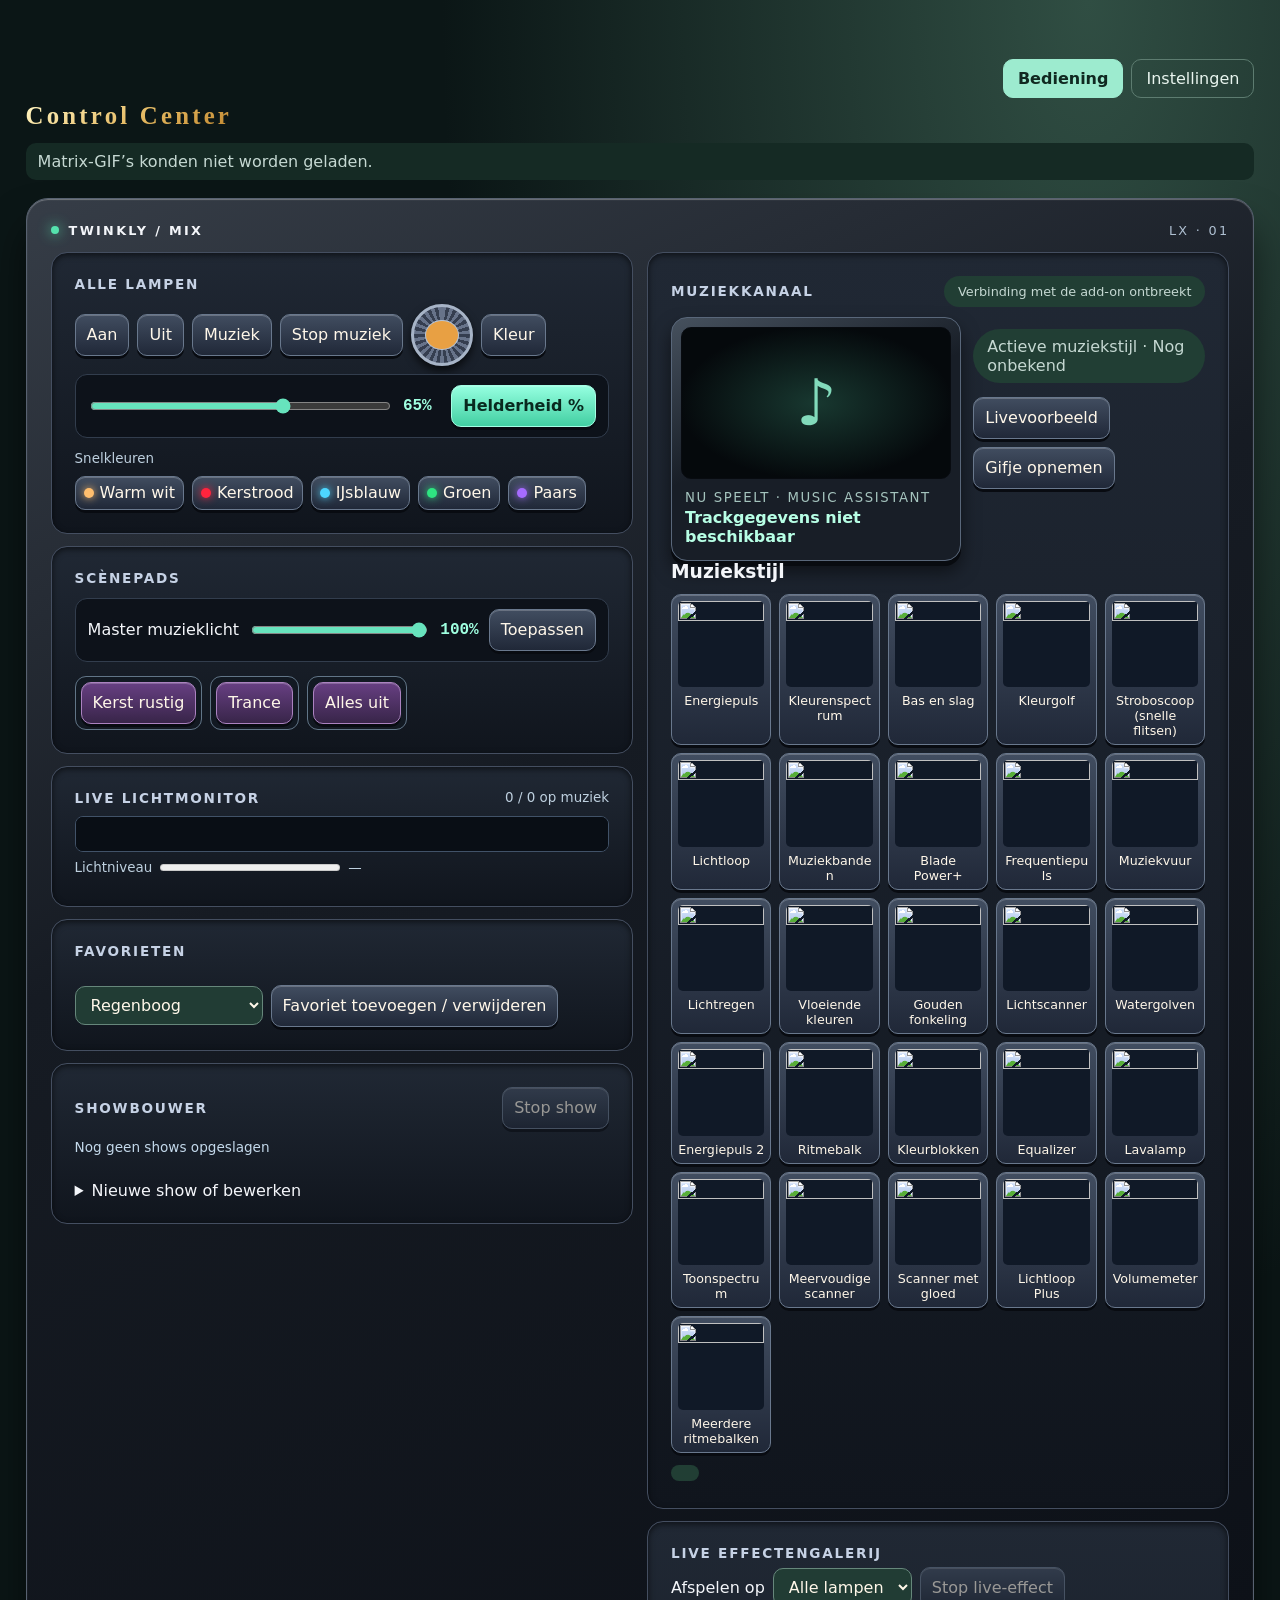
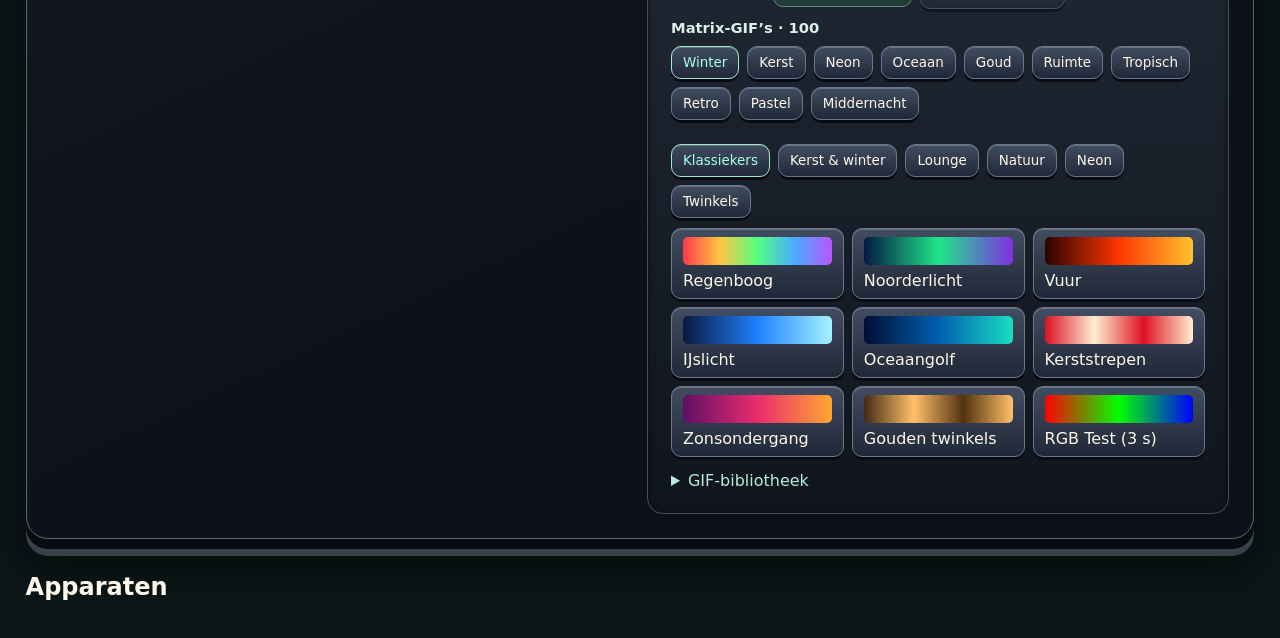
==== commit ba30e8ff: "Merge fdc8ebad685ca4e9fa815bea815a389b46c80cdc into 4e6b2fd8c5a907ab70726bc97da2ab8f83b87db0" ====
--- a/twinkly/index.html
+++ b/twinkly/index.html
@@ -47,24 +47,10 @@
 #music-demo-link[hidden]{display:none}
 #music-style-grid .matrix-tile img{width:100%;aspect-ratio:1;object-fit:contain;background:#101927;border-radius:5px}
 #music-style-grid .matrix-tile[aria-pressed="true"]{border-color:#a6e6d0;color:#b7ffe8}
-.network-map{position:relative;isolation:isolate;display:grid;gap:24px;padding:36px clamp(12px,3vw,28px) 24px;border:1px solid #3d5766;border-radius:36px;background:radial-gradient(ellipse at 50% 0%,#264452,#111e29 70%);margin-top:14px}
-.network-map[hidden],.network-hubs[hidden]{display:none}
-.network-map canvas{position:absolute;inset:0;width:100%;height:100%;pointer-events:none;z-index:-1}
-.network-hubs,.network-devices{display:grid;gap:14px;grid-template-columns:repeat(auto-fit,minmax(min(100%,175px),1fr))}
-.network-hubs{justify-items:center}
-.network-hub,.network-device{padding:10px 12px;min-width:0;overflow-wrap:anywhere;color:#edf9ff}
-.network-hub{border-radius:24px;border:1px solid #548799;background:#1c3543;text-align:center}
-.network-device{border:1px solid #526d7d;border-radius:14px;background:#122430}
-.network-device strong,.network-device small,.network-device span{display:block}
-.network-device small,.network-hub small{color:#c2d8e4}
-.network-device .network-signal{color:var(--signal,#c2d8e4);font-weight:bold}
-.network-key{display:flex;flex-wrap:wrap;gap:8px 20px;margin:.75rem 0;color:#c2d8e4}
-.network-key span::before{content:'';display:inline-block;width:22px;margin-right:6px;vertical-align:middle;border-top:2px solid #6ccde7}
-.network-key span+span::before{border-color:#d0a4ff;border-top-style:dashed}
 </style>
 <main>
 <header class="workspace-header"><h1 class="workspace-brand" aria-label="Twinkly Control Center"><span class="twinkly-logo" aria-hidden="true"></span><span class="control-wordmark" aria-hidden="true">Control Center</span></h1>
-<nav class="workspace-nav"><a id="nav-control" href="#bediening"></a><a id="nav-network" href="#netwerk"></a><a id="nav-settings" href="#instellingen"></a></nav></header>
+<nav class="workspace-nav"><a id="nav-control" href="#bediening"></a><a id="nav-settings" href="#instellingen"></a></nav></header>
 <p id="message" role="status"></p>
 <div id="control-page">
 <section class="mixdesk"><div class="desk-brand"><span class="desk-lamp"></span><strong>TWINKLY / MIX</strong><span class="desk-model">LX · 01</span></div>
@@ -106,15 +92,6 @@
 <div id="gif-library-list" class="gap"></div></details></div></div></div></section>
 <section id="group-section" hidden><h2 id="group-title"></h2><div id="group-cards"></div></section>
 <section class="devices-section"><h2 id="device-title"></h2><div id="devices"></div></section></div>
-<section id="network-page" aria-labelledby="network-title" hidden>
-<div class="music-heading"><h2 id="network-title"></h2><button id="network-refresh" type="button"></button></div>
-<p id="network-help"></p><p id="network-status" role="status"></p>
-<div id="network-map" class="network-map" hidden>
-<canvas id="network-lines" aria-hidden="true"></canvas><div id="network-hubs" class="network-hubs"></div>
-<div id="network-devices" class="network-devices"></div>
-</div>
-<div class="network-key"><span id="network-wifi-key"></span><span id="network-peer-key"></span></div>
-</section>
 <div id="settings-page" hidden><div class="settings-grid">
 <section><h2 id="settings-general"></h2><select id="language" aria-label="Language"><option value="nl">Nederlands</option><option value="en">English</option><option value="es">Español</option><option value="de">Deutsch</option></select></section>
 <section><h2 id="settings-music"></h2><div class="controls gap" id="music-setup"></div><p id="ledfx-status" role="status"></p><details><summary>LedFX installeren en starten</summary><ol><li>Open in Home Assistant Instellingen → Apps → Appwinkel → ⋮ → Repositories.</li><li>Voeg <a href="https://github.com/Switch123456789/Home-Assistant-Apps" target="_blank" rel="noopener noreferrer">de LedFX-repository met Sendspin</a> toe en installeer LedFX.</li><li>Klik op Starten en zet Starten bij opstarten aan. Controleer bij een fout het tabblad Logboek.</li><li>Ga terug naar Twinkly, controleer LedFX en klik daarna op Music Assistant koppelen. Voeg LedFx Twinkly toe aan de afspeelgroep in Music Assistant.</li></ol></details><div class="controls gap tv-source"><label id="tv-source-label" for="tv-source"></label><select id="tv-source"></select><button id="tv-refresh"></button></div>
@@ -286,6 +263,7 @@
 const categoryIds = ['classic','winter','lounge','nature','neon','sparkle'];
 let selectedCategory = 'classic';
 function patternName(id) {
+  if (id === 'rgb-test') return 'RGB Test (3 s)';
   if (id.startsWith('matrix:')) return matrixCatalog.find(item => 'matrix:' + item.id === id)?.name || id.slice(7);
   return extraPatterns[id]?.[1] || patternLabels[lang.value][3+Object.keys(patternStyles).indexOf(id)] || id;
 }
@@ -1035,139 +1013,13 @@
   }
   setTimeout(pollTrack,4000);
 }
-const networkText = {
-  nl: ['Netwerk','Vernieuwen','Wifi-duur sinds de eerste meting van deze verbinding. De kaart ververst automatisch zolang deze pagina open is.','Bezig met meten…','Netwerkgegevens konden niet worden opgehaald.','Geen Twinkly-apparaten geregistreerd.','Wifi-netwerk','Directe verbinding via een lamp','Offline','Verbinding onbekend','Toegangspunt','Signaal onbekend','Sterk','Goed','Zwak','Wifi gemeten','Via','Gateway','Kanaal'],
-  en: ['Network','Refresh','Wi-Fi duration starts with the first observation of this connection. The map refreshes automatically while this page is open.','Measuring…','Could not load network data.','No registered Twinkly devices.','Wi-Fi network','Direct link through a light','Offline','Connection unknown','Access point','Signal unknown','Strong','Good','Weak','Wi-Fi observed','Via','Gateway','Channel'],
-  es: ['Red','Actualizar','La duración Wi-Fi se cuenta desde la primera observación de esta conexión. El mapa se actualiza mientras esta página esté abierta.','Midiendo…','No se pudieron cargar los datos de red.','No hay dispositivos Twinkly registrados.','Red Wi-Fi','Conexión directa a través de una luz','Sin conexión','Conexión desconocida','Punto de acceso','Señal desconocida','Fuerte','Buena','Débil','Wi-Fi observado','A través de','Puerta de enlace','Canal'],
-  de: ['Netzwerk','Aktualisieren','Die WLAN-Dauer beginnt mit der ersten Beobachtung dieser Verbindung. Die Karte aktualisiert sich automatisch, solange diese Seite geöffnet ist.','Messung läuft…','Netzwerkdaten konnten nicht geladen werden.','Keine Twinkly-Geräte registriert.','WLAN','Direkte Verbindung über eine Leuchte','Offline','Verbindung unbekannt','Zugangspunkt','Signal unbekannt','Stark','Gut','Schwach','WLAN beobachtet','Über','Gateway','Kanal'],
-};
-const networkMap = byId('network-map');
-let networkTimer, networkPending = false, networkLinks = [];
-function drawNetwork() {
-  if (networkMap.hidden || byId('network-page').hidden) return;
-  const canvas = byId('network-lines'), bounds = canvas.getBoundingClientRect();
-  const ratio = window.devicePixelRatio || 1;
-  canvas.width = Math.round(bounds.width * ratio);
-  canvas.height = Math.round(bounds.height * ratio);
-  const ctx = canvas.getContext('2d');
-  if (!ctx) return;
-  ctx.scale(ratio, ratio);
-  for (const [source, target, peer] of networkLinks) {
-    const a = source.getBoundingClientRect(), b = target.getBoundingClientRect();
-    const x1 = a.left + a.width / 2 - bounds.left;
-    const x2 = b.left + b.width / 2 - bounds.left;
-    const sameRow = Math.abs(a.top - b.top) < 4;
-    const y1 = (sameRow ? a.top + 8 : a.top + a.height / 2) - bounds.top;
-    const y2 = (sameRow ? b.top + 8 : b.top + b.height / 2) - bounds.top;
-    const curve = sameRow ? Math.min(y1,y2) - 36 : (y1 + y2) / 2;
-    ctx.beginPath();
-    ctx.strokeStyle = peer ? '#d0a4ff' : '#6ccde7';
-    ctx.lineWidth = peer ? 2.5 : 1.5;
-    ctx.setLineDash(peer ? [6,4] : []);
-    ctx.moveTo(x1,y1);
-    ctx.bezierCurveTo(x1,curve,x2,curve,x2,y2);
-    ctx.stroke();
-  }
-}
-new ResizeObserver(drawNetwork).observe(networkMap);
-function renderNetwork(rows, labels) {
-  const hubs = byId('network-hubs'), devices = byId('network-devices');
-  hubs.replaceChildren();
-  devices.replaceChildren();
-  networkLinks = [];
-  networkMap.hidden = !rows.length;
-  const hubNodes = new Map(), deviceNodes = new Map();
-  const byDevice = new Map(rows.map(row => [row.id,row]));
-  const addText = (parent, tag, content) => {
-    const element = document.createElement(tag);
-    element.textContent = content;
-    parent.append(element);
-    return element;
-  };
-  for (const row of rows) {
-    const card = document.createElement('article');
-    card.className = 'network-device';
-    deviceNodes.set(row.id, card);
-    devices.append(card);
-    addText(card,'strong',row.name);
-    addText(card,'small',row.ip);
-    if (row.kind === 'offline' || row.kind === 'unknown') {
-      addText(card,'span',labels[row.kind === 'offline' ? 8 : 9]);
-      continue;
-    }
-    addText(card,'span',row.kind === 'ap' ? labels[10] + ' · ' + row.ssid : row.ssid);
-    if (row.channel) addText(card,'small',labels[18] + ' ' + row.channel);
-    if (row.kind === 'ap') continue;
-    const quality = row.rssi == null ? 0 : row.rssi >= -60 ? 1 : row.rssi >= -72 ? 2 : 3;
-    const signal = addText(card,'span',labels[11 + quality] + (quality ? ' · ' + row.rssi + ' dBm' : ''));
-    signal.className = 'network-signal';
-    signal.style.setProperty('--signal',['#c2d8e4','#8ff1bd','#ffdb8a','#ffaaa8'][quality]);
-    const minutes = Math.floor(row.seconds / 60);
-    const duration = minutes === 0 ? '< 1 min' : minutes < 60 ? minutes + ' min' :
-      Math.floor(minutes / 60) + ' h ' + minutes % 60 + ' min';
-    addText(card,'small',labels[15] + ' · ' + duration);
-    if (row.peer) {
-      addText(card,'small',labels[16] + ' ' + byDevice.get(row.peer).name);
-      continue;
-    }
-    const key = JSON.stringify([row.ssid,row.gateway,row.bssid]);
-    if (!hubNodes.has(key)) {
-      const hub = document.createElement('div');
-      hub.className = 'network-hub';
-      addText(hub,'strong',row.ssid || labels[6]);
-      if (row.bssid || row.gateway) {
-        addText(hub,'small',row.bssid || labels[17] + ' ' + row.gateway);
-      }
-      hubs.append(hub);
-      hubNodes.set(key,hub);
-    }
-    networkLinks.push([card,hubNodes.get(key),false]);
-  }
-  for (const row of rows) {
-    if (row.peer) networkLinks.push([deviceNodes.get(row.id),deviceNodes.get(row.peer),true]);
-  }
-  hubs.hidden = !hubs.childElementCount;
-  requestAnimationFrame(drawNetwork);
-}
-async function refreshNetwork() {
-  clearTimeout(networkTimer);
-  if (networkPending || location.hash !== '#netwerk' || document.hidden) return;
-  networkPending = true;
-  byId('network-refresh').disabled = true;
-  const message = byId('network-status');
-  if (networkMap.hidden) message.textContent = networkText[lang.value][3];
-  try {
-    const data = await request('network');
-    const labels = networkText[lang.value];
-    renderNetwork(data.devices,labels);
-    message.textContent = data.devices.length ? '' : labels[5];
-  } catch {
-    renderNetwork([],networkText[lang.value]);
-    message.textContent = networkText[lang.value][4];
-  } finally {
-    networkPending = false;
-    byId('network-refresh').disabled = false;
-    if (location.hash === '#netwerk') networkTimer = setTimeout(refreshNetwork,30000);
-  }
-}
-byId('network-refresh').onclick = refreshNetwork;
-document.addEventListener('visibilitychange',() => { if (!document.hidden) refreshNetwork(); });
-
 function showPage() {
-  const page = {'#instellingen':'settings','#netwerk':'network'}[location.hash] || 'control';
-  for (const name of ['control','settings','network']) {
-    byId(name + '-page').hidden = page !== name;
-    byId('nav-' + name).setAttribute('aria-current',page === name ? 'page' : 'false');
-  }
-  const labels = networkText[lang.value];
-  byId('nav-network').textContent = byId('network-title').textContent = labels[0];
-  byId('network-refresh').textContent = labels[1];
-  byId('network-help').textContent = labels[2];
-  byId('network-wifi-key').textContent = labels[6];
-  byId('network-peer-key').textContent = labels[7];
-  clearTimeout(networkTimer);
-  if (page === 'network') refreshNetwork();
-  if (page === 'control') schedulePreview();
+  const settings = location.hash === '#instellingen';
+  byId('control-page').hidden = settings;
+  byId('settings-page').hidden = !settings;
+  byId('nav-control').setAttribute('aria-current',settings ? 'false' : 'page');
+  byId('nav-settings').setAttribute('aria-current',settings ? 'page' : 'false');
+  if (!settings) schedulePreview();
 }
 window.addEventListener('hashchange',showPage);
 const patternTarget = byId('pattern-target');
@@ -1203,7 +1055,7 @@
     }
     const grid = byId('pattern-grid');
     grid.replaceChildren();
-    const presets = selectedCategory === 'classic' ? Object.entries(patternStyles) :
+    const presets = selectedCategory === 'classic' ? [...Object.entries(patternStyles), ['rgb-test','#ff0000,#00ff00,#0000ff']] :
       Object.entries(extraPatterns).filter(([,item]) => item[0] === selectedCategory).map(([id,item]) => [id,item[2]]);
     presets.forEach(([id,palette]) => {
       const tile = document.createElement('button'), swatch = document.createElement('i');
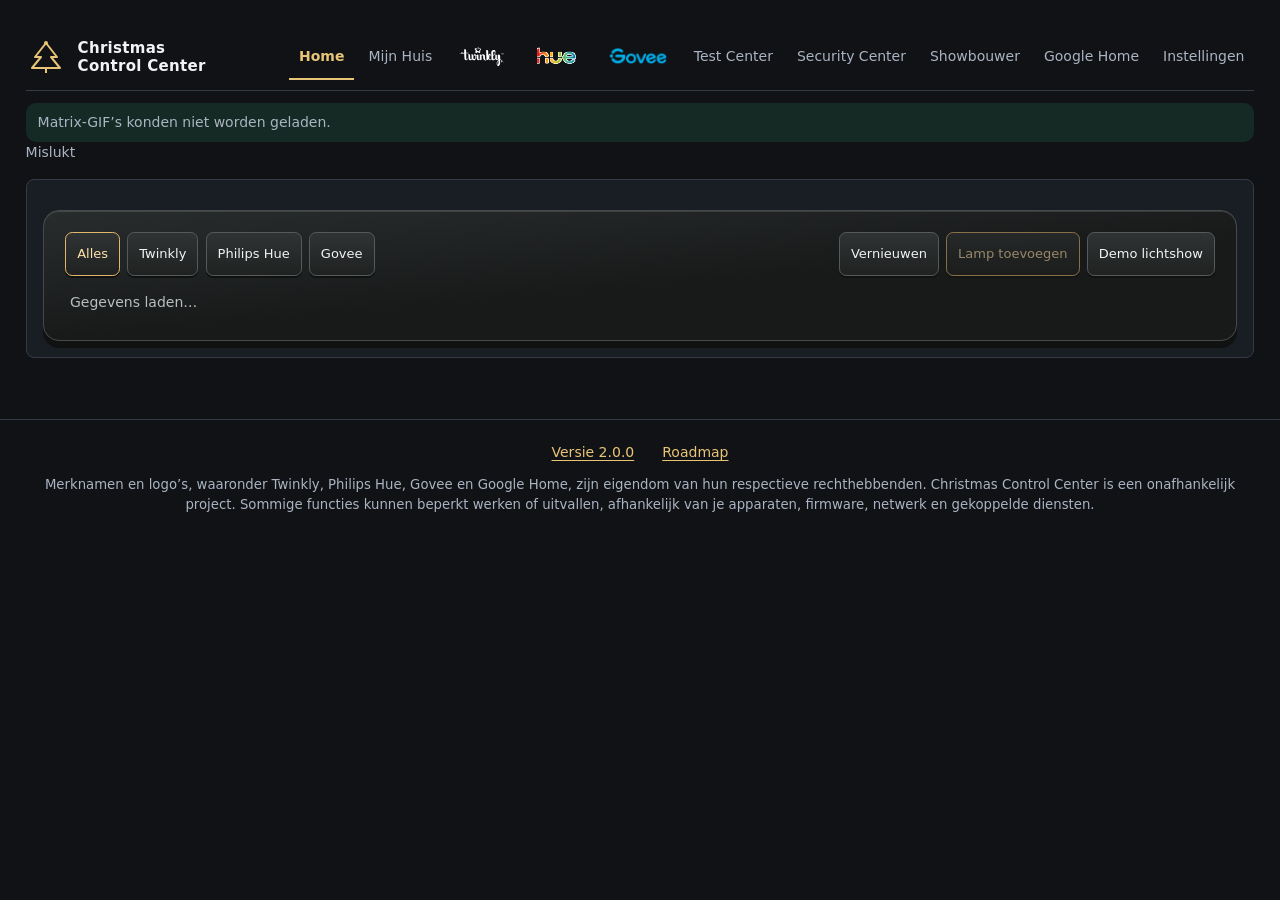
==== commit 3ae4edd6: "Release Christmas Control Center 2.0.0" ====
--- a/twinkly/index.html
+++ b/twinkly/index.html
@@ -1,16 +1,16 @@
 <!doctype html>
 <html lang="nl"><meta charset="utf-8"><meta name="viewport" content="width=device-width,initial-scale=1">
-<title>Twinkly Control Center</title>
+<title>Christmas Control Center</title>
 <link rel="icon" href="./twinkly.svg" type="image/svg+xml">
 <style>
 *{box-sizing:border-box}body{margin:0;color:#fff7e9;background:radial-gradient(ellipse at 85% 0,#304e43 0,transparent 42%),#0b1616;font:16px system-ui}main{max-width:1140px;margin:auto;padding:clamp(16px,4vw,44px)}header{display:flex;justify-content:space-between;align-items:flex-start;gap:12px;flex-wrap:wrap}h1{font:700 clamp(2.6rem,7vw,5rem) Georgia;margin:0;color:#ffe2a5}h2,h3,p{margin:0 0 12px}p{color:#c5d8d2}section,article{padding:20px;border:1px solid #3b5951;border-radius:22px;background:linear-gradient(145deg,#1c3430,#122422);box-shadow:0 12px 26px #0005}section{margin-top:18px}.eyebrow{letter-spacing:.16em;font-size:.78rem;color:#facb7e;text-transform:uppercase}.status{display:inline-block;border-radius:100px;background:#213e34;padding:8px 14px;margin:12px 0 0}#devices{display:grid;grid-template-columns:repeat(auto-fit,minmax(min(100%,320px),1fr));gap:16px;margin-top:18px}.controls{display:flex;flex-wrap:wrap;gap:8px;align-items:center}button,select,input{font:inherit;border:1px solid #66877b;background:#213c34;color:#fff7e9;border-radius:10px;padding:8px 11px;max-width:100%}button{cursor:pointer}button:hover{background:#38584a}.primary{background:#f6ce88;color:#132721;border-color:#f6ce88;font-weight:700}.primary:hover{background:#ffdfa6}button:disabled{opacity:.55}input[type=color]{width:48px;height:40px;padding:4px}input[type=number]{width:76px}.gap{margin-top:14px}#message{margin:12px 0 0;overflow-wrap:anywhere}.effects{margin-top:12px;width:100%}.error{color:#ffb5a0;overflow-wrap:anywhere}
 .power-active{background:#f6ce88;color:#132721;border-color:#f6ce88;font-weight:700}.effect-grid{display:grid;grid-template-columns:repeat(auto-fit,minmax(min(100%,180px),1fr));gap:10px;margin-top:10px}.effect-card{display:grid;gap:7px;min-width:0;padding:10px;background:#142925;border:1px solid #48665d;border-radius:12px;text-align:left;overflow-wrap:anywhere;font-size:.9rem}.effect-card input,.effect-card button{width:100%}.preview-note{font-size:.82rem;margin-top:10px}
 .led-map{margin-top:12px}.led-map [hidden]{display:none}.led-map canvas{display:block;width:100%;height:auto;background:#0b1616;border:1px solid #48665d;border-radius:12px}.led-map input{width:100%;margin-top:8px}
-#group-cards{display:grid;gap:12px;margin-top:14px}#group-members label{display:inline-flex;align-items:center;gap:5px}.effect-image{width:100%;aspect-ratio:16/9;object-fit:cover;border-radius:8px}.effect-card input[type=file]{padding:5px}
+#group-cards,#grouped-devices{display:grid;gap:12px;margin-top:14px}#group-member-devices{margin-top:14px}#group-member-devices summary{cursor:pointer}#group-members label{display:inline-flex;align-items:center;gap:5px}.effect-image{width:100%;aspect-ratio:16/9;object-fit:cover;border-radius:8px}.effect-card input[type=file]{padding:5px}
 #music-preview,#music-gif{display:block;width:min(100%,480px);height:auto;border:1px solid #48665d;border-radius:10px}#music-gif{max-width:300px}#music-gif-link,#music-demo-link{display:inline-block;margin-top:8px;color:#ffe2a5}
 
 main{width:100%;max-width:none;padding:clamp(12px,2vw,32px)}
-#devices{grid-template-columns:repeat(auto-fit,minmax(min(100%,350px),1fr))}
+#devices,#grouped-devices,#group-cards{grid-template-columns:repeat(auto-fit,minmax(min(100%,350px),1fr))}
 .mixdesk{color:#f4f6fa;border:1px solid #586271;background:linear-gradient(155deg,#363d47,#161b23 32%,#0d1118 79%);box-shadow:0 10px 0 #080b10,0 17px 0 #38404a,0 28px 38px #0008,inset 0 1px 1px #ffffff50;padding:clamp(12px,2vw,24px);margin-bottom:34px}
 .desk-brand{display:flex;align-items:center;gap:10px;font-size:.8rem;letter-spacing:.18em;margin-bottom:14px}
 .desk-lamp{width:8px;height:8px;background:#55e2ad;border-radius:100%;box-shadow:0 0 13px #55e2ad}
@@ -28,7 +28,7 @@
 .device-info{margin-top:12px}.device-info dl[hidden]{display:none}.device-info dl{display:grid;grid-template-columns:minmax(0,1fr) minmax(0,1fr);margin:10px 0 0;gap:1px;background:#3a5851;border:1px solid #3a5851;border-radius:10px;overflow:hidden}
 .device-info dt,.device-info dd{margin:0;padding:7px;background:#122422;overflow-wrap:anywhere;font-size:.86rem}.device-info dt{color:#d1e6df}.device-info dd{color:#ffe4a8}
 @media(max-width:760px){.desk-grid{grid-template-columns:1fr}.desk-controls button{flex:1 1 auto}.mixdesk{border-radius:16px}}
-.product-card{display:flex;align-items:center;gap:12px;margin:0 0 12px;padding:8px 10px;border:1px solid #45645a;border-radius:12px;background:#101f1c}.product-card[hidden],.product-card img[hidden]{display:none}.product-card img{width:clamp(106px,32%,148px);height:105px;object-fit:contain;background:#fff;border-radius:7px}.product-card small{display:block;margin-top:3px;overflow-wrap:anywhere}
+.product-card{display:flex;align-items:center;gap:12px;margin:0 0 12px;padding:8px 10px;border:1px solid #45645a;border-radius:12px;background:#101f1c}.product-card[hidden],.product-card img[hidden]{display:none}.product-card img{width:clamp(106px,32%,148px);height:105px;object-fit:contain}.product-card small{display:block;margin-top:3px;overflow-wrap:anywhere}
 .scene-pad{display:inline-flex;gap:4px;padding:5px;border:1px solid #617587;border-radius:11px;background:#121922}.mixdesk .scene-pad button:first-child{background:linear-gradient(#673f82,#382549);border-color:#ab82c0}
 .track-screen{display:flex;align-items:center;gap:12px;min-height:88px;padding:12px;margin-bottom:12px;border:1px solid #3b5e58;border-radius:12px;background:radial-gradient(ellipse at top right,#1c4038,#080f13 72%);box-shadow:inset 0 2px 7px #0009}.track-screen img{width:66px;height:66px;object-fit:cover;border-radius:6px}.track-screen p{margin:3px 0;color:#a5c4be;font-size:.83rem;overflow-wrap:anywhere}.track-screen strong{display:block;color:#b7ffe5;overflow-wrap:anywhere}.track-screen #track-label{letter-spacing:.12em;text-transform:uppercase}
 .track-tv{max-width:590px;margin-bottom:14px;padding:9px;border:1px solid #59677a;border-radius:16px;background:linear-gradient(155deg,#46515e,#181e27 45%);box-shadow:0 5px 0 #080b10,0 10px 18px #0008}.track-display{position:relative;display:grid;place-items:center;aspect-ratio:16/9;max-height:275px;background:radial-gradient(ellipse,#183830,#05090c 72%);overflow:hidden;border:1px solid #080b10;border-radius:10px}.track-display img,.track-display video{position:absolute;width:100%;height:100%;object-fit:contain}.track-display [hidden]{display:none}.track-tv .track-screen{border:0;box-shadow:none;margin:0;background:none;padding:8px 4px 2px;min-height:0}#track-idle{font-size:clamp(2rem,6vw,4rem);color:#82dabb}
@@ -47,13 +47,95 @@
 #music-demo-link[hidden]{display:none}
 #music-style-grid .matrix-tile img{width:100%;aspect-ratio:1;object-fit:contain;background:#101927;border-radius:5px}
 #music-style-grid .matrix-tile[aria-pressed="true"]{border-color:#a6e6d0;color:#b7ffe8}
-</style>
+.network-map{position:relative;isolation:isolate;height:clamp(420px,78vh,1600px);height:clamp(420px,78dvh,1600px);overflow:hidden;border:1px solid #3d5766;border-radius:22px;background:radial-gradient(ellipse at 50% 0%,#264452,#111e29 70%);margin-top:12px;touch-action:none;cursor:grab}
+.network-map[hidden],.network-tools[hidden]{display:none}
+.network-map.is-dragging,.network-map.is-dragging *{cursor:grabbing}
+.network-map canvas,.network-world{position:absolute;inset:0;width:100%;height:100%;pointer-events:none}
+.network-world{transform-origin:top left}
+.network-hub,.network-device{position:absolute;pointer-events:auto;cursor:grab;user-select:none;box-sizing:border-box;width:190px;padding:9px 12px;overflow-wrap:anywhere;color:#edf9ff;font-size:14px;line-height:1.25}
+.network-hub{border-radius:24px;border:1px solid #548799;background:#1c3543;text-align:center}
+.network-group{border-color:#7bc8a7}
+#network-name-dialog{color:#edf9ff;background:#122430;border:1px solid #526d7d;border-radius:14px;width:min(420px,calc(100% - 32px))}
+#network-name-dialog::backdrop{background:#091216b3}
+#network-name-dialog label,#network-name-dialog input{display:block;width:100%;margin-bottom:8px}
+.network-group .controls{margin-top:7px;gap:5px}
+.network-group .controls button{padding:3px 8px;cursor:pointer}
+.network-device{border:1px solid #526d7d;border-radius:14px;background:#122430}
+.network-device strong,.network-device small,.network-device span,.network-hub strong,.network-hub small{display:block}
+.network-device small,.network-hub small{color:#c2d8e4}
+.network-device .network-signal{color:var(--signal,#c2d8e4);font-weight:bold}
+.network-tools{display:flex;align-items:center;flex-wrap:wrap;gap:6px}
+.network-tools output{min-width:4ch;text-align:center;font-variant-numeric:tabular-nums}
+#network-page.is-expanded{position:fixed;inset:0;z-index:10;overflow:auto;border-radius:0;margin:0;padding:12px;background:#101e24}
+#network-page.is-expanded .network-map{height:calc(100dvh - 155px);min-height:220px;max-height:none}
+.network-key{display:flex;flex-wrap:wrap;gap:8px 20px;margin:.75rem 0;color:#c2d8e4}
+.network-key span::before{content:'';display:inline-block;width:22px;margin-right:6px;vertical-align:middle;border-top:2px solid #6ccde7}
+.network-key #network-member-key::before{border-color:#91e8b5;border-top-style:solid}
+.network-key span+span::before{border-color:#d0a4ff;border-top-style:dashed}
+.test-grid{display:grid;grid-template-columns:repeat(auto-fit,minmax(min(100%,240px),1fr));gap:14px}.test-grid article{display:flex;flex-direction:column;gap:10px}.test-grid article button{margin-top:auto;min-height:44px}.test-sample{height:72px;border-radius:10px;background:#101a19;border:1px solid #48665d}.sample-identify{background:linear-gradient(90deg,#c33 25%,#193 25% 50%,#36c 50% 75%,#db3 75%)}.sample-rgb{background:linear-gradient(90deg,#c33,#193,#36c)}.sample-led{background:radial-gradient(circle at 25% 50%,#fff 0 4px,transparent 6px),#101a19}.sample-rainbow{background:linear-gradient(90deg,red,yellow,lime,cyan,blue,magenta)}.sample-horizontal{background:linear-gradient(90deg,transparent 35%,white 45% 55%,transparent 65%),#101a19}.sample-vertical{background:linear-gradient(transparent 35%,white 45% 55%,transparent 65%),#101a19}.sample-stop{height:12px}#tests-content canvas{max-width:900px;margin:auto}#tests-content .led-map input{max-width:440px;display:block}#tests-content .led-map input[hidden]{display:none}.device-tile{padding:clamp(12px,2vw,20px);border-radius:16px;background:linear-gradient(150deg,#203a35,#122421)}.device-tile h3{font-size:1.15rem;margin-bottom:10px}.device-tile .product-card{display:grid;grid-template-columns:76px minmax(0,1fr);gap:12px;padding:10px;margin-bottom:10px;align-items:center}.device-tile .product-card img{width:76px;height:76px;object-fit:contain}.device-tile .product-card strong{font-size:.93rem}.device-tile .product-card small,.device-tile>p{font-size:.8rem}.device-actions{display:grid;grid-template-columns:repeat(4,minmax(0,1fr));gap:7px}.device-actions button{font-size:.83rem;padding:8px 5px;min-height:40px;overflow-wrap:anywhere}.device-actions input{width:100%;min-width:0}.device-actions input[type=color]{height:40px}.device-operating details{margin-top:12px;border-top:1px solid #48665d;padding-top:10px}.device-operating summary{font-size:.86rem;cursor:pointer}.individual-test-panel{margin-top:12px}.individual-test-panel .controls label{display:flex;align-items:center;gap:6px}.individual-test-panel .controls input[type=checkbox]{width:auto;margin:0}.individual-test-panel[hidden]{display:none}@media(max-width:420px){.device-actions{grid-template-columns:repeat(2,minmax(0,1fr))}}
+/* STUDIO design system: deliberately flat, local and hardware-neutral */
+:root{color-scheme:dark;--studio-bg:#101216;--studio-panel:#191d24;--studio-inset:#13171d;--studio-line:#343b46;--studio-text:#f1f3f6;--studio-muted:#aab4c2;--studio-gold:#e8c477;--studio-live:#77d9b0}
+body{background:var(--studio-bg);color:var(--studio-text);font:14px/1.5 system-ui,sans-serif}
+main{padding:clamp(10px,2vw,28px);max-width:none}
+.workspace-header{position:sticky;top:0;z-index:5;background:var(--studio-bg);padding:10px 0;border-bottom:1px solid var(--studio-line);align-items:center}
+.workspace-header .workspace-brand{flex-direction:row;gap:12px;align-items:center}
+.workspace-brand .twinkly-logo{width:110px;height:38px;background:var(--studio-gold)}
+.control-wordmark{font:600 13px/1.2 system-ui;letter-spacing:.04em;background:none;-webkit-text-fill-color:var(--studio-text);color:var(--studio-text)}
+.workspace-nav{gap:4px;align-items:center}.workspace-nav a{border:0;border-bottom:2px solid transparent;border-radius:0;padding:10px;color:var(--studio-muted)}
+.workspace-nav a[aria-current=page]{background:transparent;color:var(--studio-gold);border-color:var(--studio-gold)}
+section,article,.device-tile,.desk-channel,.mixdesk{background:var(--studio-panel);border:1px solid var(--studio-line);border-radius:8px;box-shadow:none}
+section,article{padding:16px}section{margin-top:14px}h2{font-size:17px}h3{font-size:14px}p{color:var(--studio-muted)}
+.mixdesk{padding:0;margin-bottom:16px;background:transparent;border:0}.desk-brand{padding:8px 0;border-bottom:1px solid var(--studio-line);letter-spacing:.09em;color:var(--studio-muted)}
+.desk-lamp{background:var(--studio-gold);box-shadow:none}.desk-grid,.desk-stack{gap:12px}.desk-channel{padding:16px}.desk-channel h2{color:var(--studio-text);letter-spacing:.035em;font-size:13px}
+button,select,input,.mixdesk button{background:var(--studio-inset);border:1px solid var(--studio-line);color:var(--studio-text);border-radius:5px;box-shadow:none;font-size:13px;min-height:36px}
+button:hover,.mixdesk button:hover{background:#2a313c;filter:none}.mixdesk button:active{transform:none;box-shadow:none}
+.primary,.mixdesk button.primary,.power-active{background:var(--studio-gold);color:#17130b;border-color:var(--studio-gold)}
+:where(button,a,input,select,summary):focus-visible{outline:2px solid var(--studio-gold);outline-offset:3px}
+.status{border-radius:4px;background:var(--studio-inset);padding:4px 8px;color:var(--studio-muted);font-variant-numeric:tabular-nums}
+.desk-fader,.track-tv,.track-screen,.track-display,.product-card,.effect-card,.settings-item,.gif-item,.scene-pad{background:var(--studio-inset);border-color:var(--studio-line);border-radius:6px;box-shadow:none}
+.track-tv .track-screen{background:none}.track-display{background:#090b0e}.desk-fader input,.monitor-meter meter{accent-color:var(--studio-gold)}.desk-fader output{color:var(--studio-gold)}
+.desk-controls input[type=color]{width:46px;height:46px;padding:4px;background:var(--studio-inset);border:1px solid var(--studio-line);box-shadow:none}
+.mixdesk .scene-pad button:first-child{background:var(--studio-inset);border-color:var(--studio-line)}
+.matrix-tile img,.effect-image{border-radius:3px}.mixdesk .matrix-tile[aria-pressed=true],#music-style-grid .matrix-tile[aria-pressed=true],.pattern-tile[aria-pressed=true]{border-color:var(--studio-gold);box-shadow:inset 0 0 0 1px var(--studio-gold);color:var(--studio-gold)}
+#matrix-grid,#music-style-grid{grid-template-columns:repeat(auto-fill,minmax(min(100%,104px),1fr));gap:6px}
+.devices-section{background:none;border:0;padding:0}#devices{gap:12px;grid-template-columns:repeat(auto-fit,minmax(min(100%,300px),1fr))}
+.device-tile .product-card{padding:6px}.device-tile h3{font-size:15px}.device-info dt,.device-info dd{background:var(--studio-inset)}.device-info dl,.device-operating details{border-color:var(--studio-line)}
+.network-map{background-color:var(--studio-inset);background-image:radial-gradient(#35404c 1px,transparent 1px);background-size:20px 20px;border-radius:8px;border-color:var(--studio-line)}
+.network-device,.network-hub{background:var(--studio-panel);border-radius:6px}.test-grid{gap:10px}.test-sample{border-radius:4px}
+@media(max-width:760px){.workspace-header{position:static;gap:6px}.workspace-nav{width:100%;flex-wrap:wrap}.workspace-nav a{flex:1 1 auto;text-align:center;padding:8px 4px}.desk-channel{padding:12px}.desk-grid{grid-template-columns:minmax(0,1fr)}button,select,input,.mixdesk button{min-height:44px}.device-actions button{min-height:44px}}
+@media(prefers-reduced-motion:reduce){*,*::before,*::after{scroll-behavior:auto!important;animation-duration:.01ms!important;transition-duration:.01ms!important}}
+.christmas-mark{display:grid;place-items:center;color:var(--studio-gold);width:40px;height:40px;flex:none}.workspace-brand .control-wordmark{font-size:15px;line-height:1.15;letter-spacing:.02em}</style><link rel="stylesheet" href="lighting.css">
+<link rel="stylesheet" href="project.css">
+<script src="project.js" defer></script>
 <main>
-<header class="workspace-header"><h1 class="workspace-brand" aria-label="Twinkly Control Center"><span class="twinkly-logo" aria-hidden="true"></span><span class="control-wordmark" aria-hidden="true">Control Center</span></h1>
-<nav class="workspace-nav"><a id="nav-control" href="#bediening"></a><a id="nav-settings" href="#instellingen"></a></nav></header>
+<header class="workspace-header"><h1 class="workspace-brand" aria-label="Christmas Control Center"><span class="christmas-mark" aria-hidden="true"><svg viewBox="0 0 36 36" width="36" height="36"><path d="M18 3 7 17h6L4 28h28l-9-11h6Z" fill="none" stroke="currentColor" stroke-width="2" stroke-linejoin="round"/><circle cx="18" cy="3" r="2" fill="currentColor"/><path d="M18 28v5" stroke="currentColor" stroke-width="2"/></svg></span><span class="control-wordmark" aria-hidden="true">Christmas<br>Control Center</span></h1>
+<nav class="workspace-nav">
+<a id="nav-home" href="#home">Home</a>
+<a id="nav-house" href="#mijn-huis">Mijn Huis</a>
+<a id="nav-control" href="#bediening"><img class="brand-wordmark brand-wordmark-twinkly" src="twinkly-nav-logo.svg" alt="Twinkly"></a>
+<a id="nav-hue" href="#hue"><img class="brand-wordmark brand-wordmark-hue" src="hue-app-icon.webp" alt="Philips Hue"></a>
+<a id="nav-govee" href="#govee"><img class="brand-wordmark brand-wordmark-govee" src="govee-logo.png" alt="Govee"></a>
+<a id="nav-tests" href="#testcontrole"></a>
+<a id="nav-network" href="#security-center"></a>
+<a id="nav-shows" href="#showbouwer">Showbouwer</a>
+<a id="nav-google" href="#google-home">Google Home</a>
+<a id="nav-settings" href="#instellingen"></a>
+</nav></header>
+<svg width="0" height="0" aria-hidden="true" class="menu-logo-filters">
+<filter id="hue-white-knockout" x="0" y="0" width="100%" height="100%" color-interpolation-filters="sRGB">
+<feColorMatrix type="matrix" values="1 0 0 0 0  0 1 0 0 0  0 0 1 0 0  -5 -5 -5 1 14"/>
+<feComposite in2="SourceGraphic" operator="in"/>
+</filter>
+</svg>
 <p id="message" role="status"></p>
-<div id="control-page">
-<section class="mixdesk"><div class="desk-brand"><span class="desk-lamp"></span><strong>TWINKLY / MIX</strong><span class="desk-model">LX · 01</span></div>
+<p id="lighting-feedback" role="status"></p>
+<section id="lighting-panel" class="lighting-surface" hidden></section>
+<div id="lighting-tools" class="lighting-surface" hidden></div>
+<section id="house-page" class="lighting-surface" aria-labelledby="house-title" hidden></section>
+<section id="govee-cloud" class="lighting-surface" hidden></section>
+<section id="hue-collections" class="lighting-surface" aria-labelledby="hue-collections-title" hidden></section>
+<div id="control-page"><section id="twinkly-lighting" class="lighting-surface"></section>
+<section class="mixdesk"><div class="desk-brand"><span class="desk-lamp"></span><strong>CHRISTMAS / STUDIO</strong><span class="desk-model">LX · 01</span></div>
 <div class="desk-grid">
 <div class="desk-stack"><div class="desk-channel"><h2 data-text="all"></h2><div class="controls desk-controls" id="all"></div><div class="quick-colors"><span id="quick-color-label"></span><div class="controls" id="quick-colors"></div></div></div>
 <div class="desk-channel"><h2 id="show-title"></h2>
@@ -90,22 +172,70 @@
 <details class="gap gif-library"><summary id="gif-library-title"></summary>
 <form id="gif-form" class="controls gap"><input id="gif-name" maxlength="80" required><input id="gif-upload" type="file" accept="image/gif"><button id="gif-upload-button" type="button"></button><input id="gif-url" type="url" placeholder="https://giphy.com/gifs/…"><button id="gif-import-button" type="button"></button><select id="gif-pattern"></select><button id="gif-create-button" type="button"></button></form>
 <div id="gif-library-list" class="gap"></div></details></div></div></div></section>
-<section id="group-section" hidden><h2 id="group-title"></h2><div id="group-cards"></div></section>
-<section class="devices-section"><h2 id="device-title"></h2><div id="devices"></div></section></div>
+<section class="devices-section"><h2 id="device-title"></h2>
+<div id="group-cards"></div><div id="devices"></div>
+<details id="group-member-devices" hidden><summary id="group-member-summary"></summary><div id="grouped-devices"></div></details>
+</section></div>
+<section id="network-page" aria-labelledby="security-title" hidden>
+<h2 id="security-title"></h2>
+<div id="security-modules"></div>
+<div class="music-heading"><h3 id="network-title"></h3><button id="network-refresh" type="button"></button></div>
+<p id="network-help"></p><p id="network-status" role="status"></p>
+<div id="network-tools" class="network-tools" hidden>
+<button id="network-zoom-out" type="button">−</button><output id="network-scale"></output><button id="network-zoom-in" type="button">+</button>
+<button id="network-members" type="button" aria-pressed="false"></button>
+<button id="network-fit" type="button"></button><button id="network-reset" type="button"></button><button id="network-expand" type="button" aria-pressed="false"></button>
+</div>
+<div id="network-map" class="network-map" aria-labelledby="network-title" tabindex="0" hidden>
+<canvas id="network-lines" aria-hidden="true"></canvas><div id="network-world" class="network-world"></div>
+</div>
+
+<div class="network-key"><span id="network-wifi-key"></span><span id="network-peer-key"></span><span id="network-member-key"></span></div>
+</section>
+<dialog id="network-name-dialog" aria-labelledby="network-name-label">
+<form id="network-name-form">
+<label id="network-name-label" for="network-name"></label>
+<input id="network-name" required maxlength="60" autocomplete="off">
+<p id="network-name-error" role="status"></p>
+<div class="controls"><button id="network-name-save" type="submit"></button><button id="network-name-cancel" type="button"></button></div>
+</form>
+</dialog>
+<section id="tests-page" hidden><h2 id="tests-title"></h2><p id="tests-help"></p><label id="tests-target-label" for="tests-target"></label> <select id="tests-target"></select><div id="tests-content"></div><div class="gap"><h2 id="individual-tests-title"></h2><select id="individual-tests-target"></select><div id="individual-tests-list"></div></div></section>
+<section id="google-page" hidden><h2>Google Home</h2><p>De Google Home-handleiding wordt geladen. Vernieuw de pagina als dit bericht blijft staan.</p></section>
 <div id="settings-page" hidden><div class="settings-grid">
+<section id="lighting-settings" class="lighting-surface"></section>
 <section><h2 id="settings-general"></h2><select id="language" aria-label="Language"><option value="nl">Nederlands</option><option value="en">English</option><option value="es">Español</option><option value="de">Deutsch</option></select></section>
 <section><h2 id="settings-music"></h2><div class="controls gap" id="music-setup"></div><p id="ledfx-status" role="status"></p><details><summary>LedFX installeren en starten</summary><ol><li>Open in Home Assistant Instellingen → Apps → Appwinkel → ⋮ → Repositories.</li><li>Voeg <a href="https://github.com/Switch123456789/Home-Assistant-Apps" target="_blank" rel="noopener noreferrer">de LedFX-repository met Sendspin</a> toe en installeer LedFX.</li><li>Klik op Starten en zet Starten bij opstarten aan. Controleer bij een fout het tabblad Logboek.</li><li>Ga terug naar Twinkly, controleer LedFX en klik daarna op Music Assistant koppelen. Voeg LedFx Twinkly toe aan de afspeelgroep in Music Assistant.</li></ol></details><div class="controls gap tv-source"><label id="tv-source-label" for="tv-source"></label><select id="tv-source"></select><button id="tv-refresh"></button></div>
 </section>
 <section><h2 id="settings-discover"></h2><div class="controls gap" id="scan"><input id="ip" placeholder="192.168.1.50" inputmode="decimal"></div>
 </section>
 <section><h2 id="settings-groups"></h2><form id="group-form">
-<div class="controls"><input id="group-name" maxlength="60" required><label id="silence-label" for="group-silence"></label><select id="group-silence"></select><button id="group-save" type="submit"></button><button id="group-cancel" type="button" hidden></button></div>
+<div class="controls"><input id="group-name" maxlength="60" required><label id="silence-label" for="group-silence"></label><select id="group-silence"></select><label for="group-mode">Join / Sync / Area</label><select id="group-mode" aria-label="Join / Sync / Area"><option value="join">Join</option><option value="sync">Sync</option><option value="area">Area</option></select><button id="group-save" type="submit"></button><button id="group-cancel" type="button" hidden></button></div>
 <div class="controls gap" id="group-members"></div></form><div class="settings-list" id="group-management"></div></section>
 <section><h2 id="settings-scenes"></h2>
 <form class="controls gap" id="scene-form"><input id="scene-name" maxlength="60" required><select id="scene-group"></select><select id="scene-mode"></select><select id="scene-style"></select><input id="scene-level" type="number" min="0" max="100" value="100" required><button id="scene-save" type="submit"></button></form>
 <div class="settings-list" id="scene-management"></div></section>
-<section><h2 id="settings-effects"></h2><div class="settings-list" id="effect-management"></div></section></div></div>
+<section><h2 id="device-settings-title"></h2><div id="device-settings-list" class="settings-list"></div></section><section><h2 id="settings-effects"></h2><div class="settings-list" id="effect-management"></div></section></div></div>
+<section id="project-page" class="project-content" aria-labelledby="project-title" hidden>
+  <nav class="project-nav" aria-label="Project">
+    <a href="#changelog" data-project-view="changelog" data-project-label="changelog">Changelog</a>
+    <a href="#roadmap" data-project-view="roadmap" data-project-label="roadmap">Roadmap</a>
+  </nav>
+  <h2 id="project-title"></h2>
+  <p class="project-intro" id="project-intro"></p>
+  <label class="project-search" id="project-search" hidden>
+    <span data-project-label="search">Zoek op versie of wijziging</span>
+    <input id="project-query" type="search">
+  </label>
+  <p id="project-status" role="status"></p>
+  <div id="project-entries"></div>
+</section>
 </main>
+<footer class="project-footer" id="project-footer">
+  <a href="#changelog" data-project-version>Changelog</a>
+  <a href="#roadmap" data-project-label="roadmap">Roadmap</a>
+  <p class="project-disclaimer" lang="nl">Merknamen en logo’s, waaronder Twinkly, Philips Hue, Govee en Google Home, zijn eigendom van hun respectieve rechthebbenden. Christmas Control Center is een onafhankelijk project. Sommige functies kunnen beperkt werken of uitvallen, afhankelijk van je apparaten, firmware, netwerk en gekoppelde diensten.</p>
+</footer>
 <script>
 const strings = {
  nl:['Lichtbediening','Alle lampen','Aan','Uit','Kleur','Helderheid %','Muziek','Stop muziek','Music Assistant koppelen','IP toevoegen','Zoeken op netwerk','Bezig…','Opdracht verwerkt.','LedFx-frames worden ontvangen','Wacht op LedFx-muziekeffect','Verbinding met de add-on ontbreekt','Effecten laden','Kies een effect','Effect','Film','Geen lokale effecten gevonden','Apparaten gevonden','Muziek aan','Twinkly IPv4-adres','LedFX ingesteld. Voeg LedFx Twinkly toe aan je Music Assistant-afspeelgroep.','Koppeling mislukt'],
@@ -114,10 +244,10 @@
  de:['Lichtsteuerung','Alle Lichter','Ein','Aus','Farbe','Helligkeit %','Musik','Musik stoppen','Music Assistant verbinden','IP hinzufügen','Netzwerk durchsuchen','Wird ausgeführt…','Befehl verarbeitet.','LedFx-Frames werden empfangen','Warte auf einen LedFx-Musikeffekt','Verbindung zur App fehlt','Effekte laden','Effekt auswählen','Effekt','Film','Keine lokalen Effekte gefunden','Geräte gefunden','Musik aktiviert','Twinkly-IPv4-Adresse','LedFX eingerichtet. Füge LedFx Twinkly zur Wiedergabegruppe in Music Assistant hinzu.','Einrichtung fehlgeschlagen']
 };
 const deviceLabels = {
- nl:['Offline','Lamp verwijderen','Wil je deze lamp uit Twinkly Control Center verwijderen?','Lamp verwijderd.','De lamp is weer online.','Opdracht mislukt. Bekijk de app-logboeken in Home Assistant.'],
- en:['Offline','Remove light','Remove this light from Twinkly Control Center?','Light removed.','The light is back online.','Command failed. Check the app logs in Home Assistant.'],
- es:['Sin conexión','Quitar luz','¿Quitar esta luz de Twinkly Control Center?','Luz eliminada.','La luz vuelve a estar en línea.','La orden falló. Consulta los registros de la app en Home Assistant.'],
- de:['Offline','Lampe entfernen','Diese Lampe aus Twinkly Control Center entfernen?','Lampe entfernt.','Die Lampe ist wieder online.','Befehl fehlgeschlagen. Prüfe das App-Protokoll in Home Assistant.']
+ nl:['Offline','Lamp verwijderen','Wil je deze lamp uit Christmas Control Center verwijderen?','Lamp verwijderd.','De lamp is weer online.','Opdracht mislukt. Bekijk de app-logboeken in Home Assistant.'],
+ en:['Offline','Remove light','Remove this light from Christmas Control Center?','Light removed.','The light is back online.','Command failed. Check the app logs in Home Assistant.'],
+ es:['Sin conexión','Quitar luz','¿Quitar esta luz de Christmas Control Center?','Luz eliminada.','La luz vuelve a estar en línea.','La orden falló. Consulta los registros de la app en Home Assistant.'],
+ de:['Offline','Lampe entfernen','Diese Lampe aus Christmas Control Center entfernen?','Lampe entfernt.','Die Lampe ist wieder online.','Befehl fehlgeschlagen. Prüfe das App-Protokoll in Home Assistant.']
 };
 const deviceLabel = index => deviceLabels[lang.value][index];
 const deviceError = error => deviceLabel(error === 'offline' ? 0 : 5);
@@ -153,10 +283,10 @@
  de:['LED-Karte laden','Keine LED-Positionen empfangen','LED-Positionen','Berechnetes Layout','LED-Karte drehen']
 };
 const extraLabels = {
- nl:['Groepen','Groepsnaam','Groep opslaan','Annuleren','Bewerken','Verwijderen','Selecteer minstens één lamp.','Afbeelding uploaden','Afbeelding verwijderen','Kies een JPG, PNG of WebP van maximaal 10 MB.'],
- en:['Groups','Group name','Save group','Cancel','Edit','Delete','Select at least one light.','Upload image','Remove image','Choose a JPG, PNG or WebP up to 10 MB.'],
- es:['Grupos','Nombre del grupo','Guardar grupo','Cancelar','Editar','Eliminar','Selecciona al menos una luz.','Subir imagen','Quitar imagen','Elige un JPG, PNG o WebP de hasta 10 MB.'],
- de:['Gruppen','Gruppenname','Gruppe speichern','Abbrechen','Bearbeiten','Löschen','Wähle mindestens ein Licht aus.','Bild hochladen','Bild entfernen','Wähle ein JPG, PNG oder WebP bis 10 MB.']
+ nl:['Groepen','Groepsnaam','Groep opslaan','Annuleren','Bewerken','Verwijderen','Selecteer minstens één lamp.','Afbeelding of GIF uploaden','Afbeelding verwijderen','Kies een JPG, PNG of WebP van maximaal 10 MB.'],
+ en:['Groups','Group name','Save group','Cancel','Edit','Delete','Select at least one light.','Upload image or GIF','Remove image','Choose a JPG, PNG or WebP up to 10 MB.'],
+ es:['Grupos','Nombre del grupo','Guardar grupo','Cancelar','Editar','Eliminar','Selecciona al menos una luz.','Subir imagen o GIF','Quitar imagen','Elige un JPG, PNG o WebP de hasta 10 MB.'],
+ de:['Gruppen','Gruppenname','Gruppe speichern','Abbrechen','Bearbeiten','Löschen','Wähle mindestens ein Licht aus.','Bild oder GIF hochladen','Bild entfernen','Wähle ein JPG, PNG oder WebP bis 10 MB.']
 };
 const extra = index => extraLabels[lang.value][index];
 const detailsText = {
@@ -169,16 +299,46 @@
 const productLabels = {
  nl:'Model',en:'Model',es:'Modelo',de:'Modell'
 };
+const productModels = [
+  [/^TWW(?:480|500)STP[A-Z0-9]*$/, "Twinkly Matrix", "matrix"],
+  [/^TWS\d{2,4}(SPP|STP|GOP|STW|RGB)?[A-Z0-9]*$/, "Twinkly Strings", "strings-multicolor", {SPP: "strings-rgbw", GOP: "strings-gold-silver"}],
+  [/^TW3RD\d{2,4}(SPP|STP|GOP|STW|RGB)?[A-Z0-9]*$/, "Twinkly Reindeer", "reindeers"],
+  [/^TWTT\d{2,4}(SPP|STP|GOP|STW|RGB)?[A-Z0-9]*$/, "Twinkly Tree Topper", "tree-topper"],
+  [/^TWSHD\d{2,4}(SPP|STP|GOP|STW|RGB)?[A-Z0-9]*$/, "Twinkly Strings HD", "strings-hd"],
+  [/^TWKP\d{2,4}(SPP|STP|GOP|STW|RGB)?[A-Z0-9]*$/, "Twinkly Candies Pearls", "strings-usb-c-pearls"],
+  [/^TG50P4425P00$/, "Twinkly Pre-lit Tree", "pre-lit-tree"],
+  [/^TWW\d{2,4}(SPP|STP|GOP|STW|RGB)?[A-Z0-9]*$/, "Twinkly Curtain", "curtain", {SPP: "curtain-rgbw"}],
+  [/^TWQ\d{2,4}(SPP|STP|GOP|STW|RGB)?[A-Z0-9]*$/, "Twinkly Squares", "squares"],
+  [/^TWPL\d{2,4}(SPP|STP|GOP|STW|RGB)?[A-Z0-9]*$/, "Twinkly Permanent Lights", "permanent-lights"],
+  [/^TWI\d{2,4}(SPP|STP|GOP|STW|RGB)?[A-Z0-9]*$/, "Twinkly Icicle", "icicle-multicolor", {SPP: "icicle-multicolor-white", GOP: "icicle-gold-silver"}],
+  [/^TWKC\d{2,4}(SPP|STP|GOP|STW|RGB)?[A-Z0-9]*$/, "Twinkly Candies Candles", "strings-usb-c-candles"],
+  [/^TWD\d{2,4}(SPP|STP|GOP|STW|RGB)?[A-Z0-9]*$/, "Twinkly Dots", "dots"],
+  [/^TWL\d{2,4}(SPP|STP|GOP|STW|RGB)?[A-Z0-9]*$/, "Twinkly Line", "line"],
+  [/^GD20P4425P0X$/, "Twinkly Pre-lit Wreath", "pre-lit-wreath"],
+  [/^TWC9\d{2,4}(SPP|STP|GOP|STW|RGB)?[A-Z0-9]*$/, "Twinkly C9 Bulbs", "c9-bulbs"],
+  [/^TWKS\d{2,4}(SPP|STP|GOP|STW|RGB)?[A-Z0-9]*$/, "Twinkly Candies Stars", "strings-usb-c-stars"],
+  [/^TWP\d{2,4}(SPP|STP|GOP|STW|RGB)?[A-Z0-9]*$/, "Twinkly Light Tree 3D", "light-tree"],
+  [/^TWN\d{2,4}(SPP|STP|GOP|STW|RGB)?[A-Z0-9]*$/, "Twinkly Net Lights", "net-lights"],
+  [/^TWFL\d{2,4}(SPP|STP|GOP|STW|RGB)?[A-Z0-9]*$/, "Twinkly Flex", "flex"],
+  [/^TWKH\d{2,4}(SPP|STP|GOP|STW|RGB)?[A-Z0-9]*$/, "Twinkly Candies Hearts", "strings-usb-c-hearts"],
+  [/^TWB\d{2,4}(SPP|STP|GOP|STW|RGB)?[A-Z0-9]*$/, "Twinkly Spritzer", "spritzer"],
+  [/^TWF\d{2,4}(SPP|STP|GOP|STW|RGB)?[A-Z0-9]*$/, "Twinkly Festoon", "festoon-multicolor", {GOP: "festoon-gold-silver"}],
+  [/^GT90P4425P0X$/, "Twinkly Pre-lit Garland", "pre-lit-garland"],
+  [/^TWC\d{2,4}(SPP|STP|GOP|STW|RGB)?[A-Z0-9]*$/, "Twinkly Cluster", "cluster-multicolor", {SPP: "cluster-multicolor-white", GOP: "cluster-gold-silver"}],
+  [/^TW3DB\d{2,4}(SPP|STP|GOP|STW|RGB)?[A-Z0-9]*$/, "Twinkly Spheres", "spheres"],
+  [/^TWWT\d{2,4}(SPP|STP|GOP|STW|RGB)?[A-Z0-9]*$/, "Twinkly Light Tree 2D", "light-tree-2d"],
+  [/^TWDJ\d{2,4}(SPP|STP|GOP|STW|RGB)?[A-Z0-9]*$/, "Twinkly Lightwall", "lightwall"],
+];
 function modelInfo(code, device) {
-  const strings = /^TWS(\d{2,4})(SPP|STP|GOP)[A-Z0-9-]*$/i.exec(code);
-  if (strings) {
-    const rgbw = strings[2].toUpperCase() === 'SPP';
-    const suffix = {SPP:'RGB+W',STP:'RGB',GOP:'AWW'}[strings[2].toUpperCase()];
-    return {name:'Twinkly Strings · ' + device.leds + ' LEDs · ' + suffix,
-      photo:rgbw ? 'strings-rgbw' : ''};
-  }
-  if (/^TWL\d{2,4}STW[A-Z0-9-]*$/i.test(code)) {
-    return {name:'Twinkly Line · ' + device.leds + ' LEDs',photo:'line'};
+  const sku = code.trim().toUpperCase().split('-')[0];
+  for (const [pattern, name, photo, variants] of productModels) {
+    const match = pattern.exec(sku);
+    if (match) {
+      return {
+        name: [name, device.leds && device.leds + ' LEDs', device.profile].filter(Boolean).join(' · '),
+        photo: variants?.[match[1]] || photo,
+      };
+    }
   }
   return {name:productLabels[lang.value] + ' · ' + code};
 }
@@ -186,7 +346,7 @@
   const code = typeof device.product_code === 'string' ? device.product_code.trim() : '';
   card.product.hidden = !code;
   if (!code) return;
-  const signature = code + '/' + device.leds + '/' + lang.value;
+  const signature = code + '/' + device.leds + '/' + device.profile + '/' + lang.value;
   if (card.productSignature === signature) return;
   card.productSignature = signature;
   const model = modelInfo(code,device);
@@ -199,14 +359,16 @@
     body.append(subtitle);
   }
   card.product.replaceChildren();
-  if (model.photo) {
-    const photo = document.createElement('img');
-    photo.loading = 'lazy'; photo.referrerPolicy = 'no-referrer';
-    photo.alt = model.name;
-    photo.onerror = () => { photo.hidden = true; };
-    photo.src = './product-photo/' + model.photo;
-    card.product.append(photo);
-  }
+  const photo = document.createElement('img');
+  photo.loading = 'lazy';
+  photo.alt = model.photo ? model.name : '';
+  photo.onerror = () => {
+    photo.onerror = null;
+    photo.alt = '';
+    photo.src = './twinkly.svg';
+  };
+  photo.src = model.photo ? './product-photo/' + model.photo + '?v=2' : './twinkly.svg';
+  card.product.append(photo);
   card.product.append(body);
 }
 const showText = {
@@ -234,7 +396,7 @@
  es:['Monitor de luz en directo','Colores rápidos','Nivel de luz','con música','Blanco cálido','Rojo navideño','Azul hielo','Verde','Morado'],
  de:['Live-Lichtmonitor','Schnellfarben','Lichtpegel','mit Musik','Warmweiß','Weihnachtsrot','Eisblau','Grün','Violett']
 };
-const quickColors = ['#ffbe6e','#ff243d','#4dd7ff','#2ee581','#a66bff'];
+const quickColors = ['#ffbe6e','#ff0000','#4dd7ff','#00ff00','#8000ff'];
 const patternLabels = {
  nl:['Live effectengalerij','Afspelen op','Stop live-effect','Regenboog','Noorderlicht','Vuur','IJslicht','Oceaangolf','Kerststrepen','Zonsondergang','Gouden twinkels'],
  en:['Live effect gallery','Play on','Stop live effect','Rainbow','Aurora','Fire','Ice lights','Ocean wave','Christmas stripes','Sunset','Golden sparkles'],
@@ -299,7 +461,16 @@
   const response = await fetch('./' + path, data === undefined ? {cache:'no-store'} : {
     method:'POST', headers:{'Content-Type':'application/json'}, body:JSON.stringify(data)
   });
-  if (!response.ok) throw Error('HTTP ' + response.status);
+  if (!response.ok) {
+    const body = await response.text();
+    let reason = body;
+    if (response.headers.get('content-type')?.includes('application/json')) {
+      try { reason = JSON.parse(body).error; } catch {}
+    } else if (!response.headers.get('content-type')?.startsWith('text/plain')) {
+      reason = '';
+    }
+    throw Error('HTTP ' + response.status + (reason ? ' · ' + reason : ''));
+  }
   return response.json();
 }
 function translated(el, key) { el.dataset.text = key; el.textContent = t(key); }
@@ -368,6 +539,12 @@
     return canvas.toDataURL('image/jpeg',.82).split(',')[1];
   } finally { bitmap.close(); }
 }
+const effectGifLimit = {
+ nl:'Kies een GIF van maximaal 512 KiB.',
+ en:'Choose a GIF up to 512 KiB.',
+ es:'Elige un GIF de hasta 512 KiB.',
+ de:'Wähle ein GIF mit maximal 512 KiB.'
+};
 function renderEffects(card) {
   card.grid.replaceChildren();
   card.manageGrid.replaceChildren();
@@ -398,34 +575,42 @@
       manageTitle.textContent = title.textContent;
       byId('message').textContent = t('done');
     };
-    const imagePath = 'effect-image?' + new URLSearchParams({id:card.id,kind:entry.kind,index:entry.id});
+    const imagePath = 'effect-image?' + new URLSearchParams({id:card.id,kind:entry.kind,index:entry.id,ref:entry.preview_ref});
     const image = document.createElement('img');
     image.className = 'effect-image'; image.alt = title.textContent; image.hidden = true;
     const remove = document.createElement('button');
-    remove.textContent = extra(8); remove.hidden = !entry.has_image;
-    image.onload = () => { image.hidden = false; remove.hidden = false; };
+    remove.textContent = extra(8); remove.hidden = !entry.has_custom_image;
+    image.onload = () => { image.hidden = false; remove.hidden = !entry.has_custom_image; };
     image.onerror = () => { image.hidden = true; remove.hidden = true; };
     const upload = document.createElement('input');
-    upload.type = 'file'; upload.accept = 'image/jpeg,image/png,image/webp';
+    upload.type = 'file'; upload.accept = 'image/gif,.gif,image/jpeg,image/png,image/webp';
     upload.setAttribute('aria-label',extra(7));
     const uploadLabel = document.createElement('label');
     uploadLabel.textContent = extra(7); uploadLabel.append(upload);
     upload.onchange = () => {
       if (!upload.files.length) return;
       perform(upload, async () => {
-        const encoded = await encodeImage(upload.files[0]);
+        const file = upload.files[0];
+        const isGif = file.type === 'image/gif' || /\.gif$/i.test(file.name);
+        if (isGif && file.size > 512 * 1024) throw Error(effectGifLimit[lang.value]);
+        const encoded = isGif
+          ? encodeGifBytes(new Uint8Array(await file.arrayBuffer()))
+          : await encodeImage(file);
         await request(imagePath,{image:encoded});
         upload.value = '';
         entry.has_image = true;
+        entry.has_custom_image = true;
         image.src = './' + imagePath + '&v=' + Date.now();
         return t('done');
       });
     };
     remove.onclick = () => perform(remove, async () => {
       await request(imagePath,{image:null});
-      entry.has_image = false;
-      image.hidden = true; remove.hidden = true;
-      image.removeAttribute('src');
+      entry.has_custom_image = false;
+      entry.has_image = entry.has_default_image;
+      remove.hidden = true;
+      if (entry.has_image) image.src = './' + imagePath + '&v=' + Date.now();
+      else { image.hidden = true; image.removeAttribute('src'); }
       return t('done');
     });
     if (entry.has_image) image.src = './' + imagePath;
@@ -454,7 +639,13 @@
   const {width, height} = card.canvas;
   ctx.clearRect(0,0,width,height);
   const angle = source === '3d' ? Number(card.rotation.value) * Math.PI / 180 : 0;
-  const projected = points.map(([id,x,y,z]) => [id,x*Math.cos(angle)+z*Math.sin(angle),y]);
+  const settings = card.mappingOverride || {};
+  const turn = (settings.rotation || 0)*Math.PI/180;
+  const projected = points.map(([id,x,y,z], i) => {
+    x=x*Math.cos(angle)+z*Math.sin(angle);
+    if(settings.mirror_x)x=-x; if(settings.mirror_y)y=-y;
+    return [settings.reverse?points[points.length-1-i][0]:id,x*Math.cos(turn)-y*Math.sin(turn),x*Math.sin(turn)+y*Math.cos(turn)];
+  });
   const xs = projected.map(p => p[1]), ys = projected.map(p => p[2]);
   const minX = Math.min(...xs), maxX = Math.max(...xs);
   const minY = Math.min(...ys), maxY = Math.max(...ys);
@@ -476,14 +667,25 @@
   editingGroup = id;
   byId('group-name').value = group?.name || '';
   byId('group-silence').value = group?.silence || 'restore';
+  byId('group-mode').value = group?.mode || 'sync';
   byId('group-cancel').hidden = !id;
   for (const input of byId('group-members').querySelectorAll('input')) {
     input.checked = group?.members.includes(input.value) || false;
   }
 }
+const groupCards = new Map();
+const groupViewLabels = {
+  nl:['Bestaat uit','Individuele lampen in groepen','Twinkly-groep'],
+  en:['Contains','Individual lights in groups','Twinkly group'],
+  es:['Incluye','Luces individuales de los grupos','Grupo Twinkly'],
+  de:['Besteht aus','Einzelne Leuchten in Gruppen','Twinkly-Gruppe'],
+};
+function visibleGroups() {
+  return status?.display_groups || status?.groups || {};
+}
 function renderGroups() {
   const devices = status?.devices || [];
-  const groups = status?.groups || {};
+  const groups = visibleGroups();
   const members = JSON.stringify(devices.map(({id,name}) => [id,name]));
   const signature = JSON.stringify([lang.value,members,groups]);
   if (members !== memberSignature) {
@@ -502,17 +704,23 @@
   groupSignature = signature;
   const parent = byId('group-cards'), manage = byId('group-management');
   parent.replaceChildren(); manage.replaceChildren();
-  byId('group-section').hidden = !Object.keys(groups).length;
+  groupCards.clear();
   for (const [id,group] of Object.entries(groups)) {
     const card = document.createElement('article'), title = document.createElement('h3');
     const info = document.createElement('p'), actions = document.createElement('div');
     title.textContent = group.name;
-    info.textContent = devices.filter(d => group.members.includes(d.id)).map(d => d.name).join(' · ');
+    card.tabIndex = -1;
+    groupCards.set(id,card);
+    const members = group.members.map(key => devices.find(device => device.id === key)?.name).filter(Boolean);
+    const composition = groupViewLabels[lang.value][0] + ' · ' + members.join(' · ');
+    info.textContent = (group.mode || 'sync').replace(/^./, c => c.toUpperCase()) + (members.length ? ' · ' + composition : '');
     actions.className = 'controls';
     controls(actions,undefined,id);
     const edit = document.createElement('button'), remove = document.createElement('button');
-    edit.textContent = extra(4); remove.textContent = extra(5);
-    edit.onclick = () => editGroup(id,group);
+    const native = id.startsWith('native:');
+    edit.textContent = native ? networkNameLabels[lang.value][0] : extra(4);
+    remove.textContent = extra(5);
+    edit.onclick = () => native ? editNetworkGroupName(id,group.name) : editGroup(id,status.groups[id]);
     remove.onclick = () => perform(remove, async () => {
       await request('groups',{id,delete:true});
       if (editingGroup === id) editGroup(null);
@@ -520,18 +728,100 @@
     });
     const entry = document.createElement('div'), name = document.createElement('strong');
     entry.className = 'settings-item'; name.textContent = group.name;
-    entry.append(name,edit,remove); manage.append(entry);
+    const description = document.createElement('small');
+    description.textContent = (native || group.native ? groupViewLabels[lang.value][2] + ' · ' : '') + info.textContent;
+    entry.append(name,description,edit);
+    if (!native) entry.append(remove);
+    manage.append(entry);
     card.append(title,info,actions);
     parent.append(card);
   }
 }
+
+const testPageText = {
+ nl:['Testcontrole','Kies een groep. Stop actieve muziek en effecten. Start een test, vergelijk de lampen met het verwachte resultaat. Na 15 seconden stopt de test automatisch.','Groep','Verwacht resultaat','Start test','Rood, groen, blauw en geel per controller.','Alle lampen wisselen elke twee seconden tussen rood, groen en blauw.','Eén led per controller loopt door de fysieke LED-volgorde.','Een doorlopende regenboog beweegt over de mapping.','Een witte band beweegt van links naar rechts.','Een witte band beweegt van boven naar beneden.','Stop de test en herstel de eerdere modus.','Geen groepen beschikbaar.'],
+ en:['Test control','Select a group. Stop active music and effects. Start a test and compare the lights with the expected result. Tests stop after 15 seconds.','Group','Expected result','Start test','Red, green, blue and yellow per controller.','All lights cycle red, green and blue every two seconds.','One LED per controller moves through physical LED order.','A continuous rainbow moves across the mapping.','A white band moves left to right.','A white band moves top to bottom.','Stop the test and restore the previous mode.','No groups available.'],
+ de:['Testkontrolle','Gruppe wählen. Musik und Effekte stoppen. Test starten und mit dem erwarteten Ergebnis vergleichen. Tests enden nach 15 Sekunden.','Gruppe','Erwartetes Ergebnis','Test starten','Rot, Grün, Blau und Gelb je Controller.','Alle Lampen wechseln alle zwei Sekunden Rot, Grün und Blau.','Eine LED je Controller folgt der LED-Reihenfolge.','Ein Regenbogen bewegt sich über die Karte.','Ein weißer Streifen läuft von links nach rechts.','Ein weißer Streifen läuft von oben nach unten.','Test stoppen und vorherigen Modus wiederherstellen.','Keine Gruppen verfügbar.'],
+ es:['Control de pruebas','Elige un grupo. Detén la música y los efectos. Inicia una prueba y compara las luces con el resultado esperado. Dura 15 segundos.','Grupo','Resultado esperado','Iniciar prueba','Rojo, verde, azul y amarillo por controlador.','Todas las luces alternan rojo, verde y azul cada dos segundos.','Un LED por controlador sigue el orden físico.','Un arcoíris continuo recorre el mapa.','Una banda blanca va de izquierda a derecha.','Una banda blanca va de arriba abajo.','Detén la prueba y restaura el modo anterior.','No hay grupos disponibles.']
+};
+let testPageSignature='';
+function renderTestPage(){
+ const labels=testPageText[lang.value], target=byId('tests-target'), content=byId('tests-content'), groups=visibleGroups();
+ byId('tests-title').textContent=centerLabels[lang.value][0];
+ byId('tests-help').textContent=labels[1];byId('tests-target-label').textContent=labels[2];
+ const options=Object.entries(groups), before=target.value;
+ const devices=status?.devices || [];
+ const signature=JSON.stringify([lang.value,options,devices.map(({id,name})=>[id,name])]);
+ if(target.dataset.signature!==signature){target.replaceChildren(...options.map(([id,g])=>new Option(g.name,id)));if(groups[before])target.value=before;target.dataset.signature=signature;}
+ const id=target.value, group=groups[id], key=JSON.stringify([signature,id]);
+ if(key===testPageSignature)return;testPageSignature=key;content.replaceChildren();
+ if(!group){content.textContent=labels[12];return;}
+ const masterLabels=({
+   nl:['Join-master ontbreekt','Kies de master','Master koppelen','Masterkoppeling verwijderen'],
+   en:['Join master missing','Select the master','Associate master','Remove master association'],
+   de:['Join-Master fehlt','Master auswählen','Master zuordnen','Master-Zuordnung entfernen'],
+   es:['Falta el maestro de Join','Selecciona el maestro','Asociar maestro','Quitar asociación del maestro']
+ })[lang.value];
+ if(group.missing_master || group.manual_master){
+   const controls=document.createElement('div');controls.className='controls';
+   const select=document.createElement('select'), action=document.createElement('button');
+   const manual=group.manual_master;
+   action.textContent=masterLabels[manual ? 3 : 2];
+   if(!manual){
+     const warning=document.createElement('p');warning.textContent=masterLabels[0];content.append(warning);
+     select.setAttribute('aria-label',masterLabels[1]);
+     select.append(new Option(masterLabels[1],''));
+     for(const device of devices.filter(d=>!group.members.includes(d.id))) select.append(new Option(device.name,device.id));
+     action.disabled=true;select.onchange=()=>{action.disabled=!select.value;};
+     controls.append(select);
+   }
+   action.onclick=()=>perform(action,async()=>{
+     await request('network/groups/master',manual ? {...manual,remove:true} : {group:group.missing_master,device:select.value});
+     return t('done');
+   });
+   controls.append(action);content.append(controls);
+ }
+     const map = document.createElement('div'); map.className='led-map';
+    const openMap = document.createElement('button');
+    openMap.textContent=({nl:'Groepsmapping',en:'Group mapping',de:'Gruppenmapping',es:'Mapa del grupo'})[lang.value];
+    const canvas=document.createElement('canvas'); canvas.width=640; canvas.height=400; canvas.hidden=true;
+    const legend=document.createElement('p'), zoom=document.createElement('input'), angle=document.createElement('input');
+    zoom.type='range'; zoom.min=1; zoom.max=4; zoom.step=.1; zoom.value=1; zoom.hidden=true; zoom.setAttribute('aria-label','Zoom');
+    angle.type='range'; angle.min=-180; angle.max=180; angle.value=0; angle.hidden=true; angle.setAttribute('aria-label','3D rotation');
+    let layout;
+    const paint=()=>{if(!layout)return;const ctx=canvas.getContext('2d');ctx.clearRect(0,0,640,400);
+      const a=Number(angle.value)*Math.PI/180, scale=Number(zoom.value)*340;
+      layout.members.forEach((m,i)=>{ctx.fillStyle='hsl('+(i*137.508%360)+' 85% 65%)';
+        for(const [x,y,z] of m.points){const px=(x-.5)*Math.cos(a)+(z||0)*Math.sin(a);ctx.beginPath();ctx.arc(320+px*scale,200+(y-.5)*scale,2.4,0,2*Math.PI);ctx.fill();}
+      });
+    };
+    zoom.oninput=angle.oninput=paint;
+    openMap.onclick=()=>perform(openMap,async()=>{layout=await request('group-layout?id='+encodeURIComponent(id));if(layout.error)throw Error(layout.error);
+      canvas.hidden=zoom.hidden=angle.hidden=false;legend.replaceChildren(document.createTextNode(layout.leds+' LED · '));
+      layout.members.forEach((m,i)=>{const label=document.createElement('span');label.style.color='hsl('+(i*137.508%360)+' 85% 65%)';label.textContent=m.name+' ('+m.points.length+')  ';legend.append(label);});paint();return t('done');});
+    const testControls=document.createElement('div');testControls.className='test-grid gap';
+    const testLabels=({nl:['Testcentrum (15 sec)','Eigen kleur','RGB-test','LED-volgorde','Regenboog','Links → rechts','Boven → beneden','Stop'],
+      en:['Test center (15 sec)','Identify','RGB test','LED order','Rainbow','Left → right','Top → bottom','Stop'],
+      de:['Testzentrum (15 Sek.)','Erkennen','RGB-Test','LED-Reihenfolge','Regenbogen','Links → rechts','Oben → unten','Stopp'],
+      es:['Centro de pruebas (15 s)','Identificar','Prueba RGB','Orden LED','Arcoíris','Izquierda → derecha','Arriba → abajo','Parar']})[lang.value];
+    const testTitle=document.createElement('h3');testTitle.textContent=testLabels[0];
+    ['identify','rgb','led','rainbow','horizontal','vertical','stop'].forEach((test,i)=>{
+      const tile=document.createElement('article'), heading=document.createElement('h3'), sample=document.createElement('div'), expected=document.createElement('p');heading.textContent=testLabels[i+1];sample.className='test-sample sample-'+test;expected.textContent=labels[3]+': '+labels[i+5];const b=document.createElement('button');b.textContent=test==='stop'?testLabels[i+1]:labels[4];
+      b.onclick=()=>perform(b,async()=>{await request('physical-test',{group:id,test});return t('done');});tile.append(heading,sample,expected,b);testControls.append(tile);
+    });
+    map.append(openMap,legend,canvas,zoom,angle,testTitle,testControls);
+
+ content.append(map);
+}
+byId('tests-target').onchange=renderTestPage;
+
 byId('group-cancel').onclick = () => editGroup(null);
 byId('group-form').onsubmit = event => {
   event.preventDefault();
   perform(byId('group-save'), async () => {
     const members = [...byId('group-members').querySelectorAll('input:checked')].map(el => el.value);
     if (!members.length) return extra(6);
-    await request('groups',{id:editingGroup,name:byId('group-name').value,members,silence:byId('group-silence').value});
+    await request('groups',{id:editingGroup,name:byId('group-name').value,members,silence:byId('group-silence').value,mode:byId('group-mode').value});
     editGroup(null);
     return t('done');
   });
@@ -552,6 +842,9 @@
   }
   card.detailList.hidden = false;
 }
+const devicePanelText={nl:['Apparaatbeheer','Individuele ledmapping','Draaien','Horizontaal spiegelen','Verticaal spiegelen','Ledvolgorde omkeren','Mapping opslaan','Mapping resetten','Diagnostiek exporteren','Mapping aangepast. Pas het effect opnieuw toe.','Apparaat offline','Kies een apparaat'],en:['Device management','Individual LED mapping','Rotation','Mirror horizontally','Mirror vertically','Reverse LED order','Save mapping','Reset mapping','Export diagnostics','Mapping updated. Reapply the effect.','Device offline','Select a device'],de:['Geräteverwaltung','Einzelne LED-Karte','Drehung','Horizontal spiegeln','Vertikal spiegeln','LED-Reihenfolge umkehren','Mapping speichern','Mapping zurücksetzen','Diagnose exportieren','Mapping geändert. Effekt erneut anwenden.','Gerät offline','Gerät wählen'],es:['Gestión de dispositivos','Mapa LED individual','Rotación','Reflejar horizontalmente','Reflejar verticalmente','Invertir orden LED','Guardar mapa','Restablecer mapa','Exportar diagnóstico','Mapa actualizado. Vuelve a aplicar el efecto.','Dispositivo sin conexión','Elige un dispositivo']};
+function renderIndividualTests(){const target=byId('individual-tests-target');const devices=status?.devices||[];const signature=JSON.stringify(devices.map(d=>[d.id,d.name]));if(target.dataset.signature!==signature){const previous=target.value;target.replaceChildren(...devices.map(d=>new Option(d.name,d.id)));if(devices.some(d=>d.id===previous))target.value=previous;target.dataset.signature=signature;}for(const card of cards.values())card.testPanel.hidden=card.id!==target.value;}
+byId('individual-tests-target').onchange=renderIndividualTests;
 function render() {
   renderBuilder();
   renderPatterns();
@@ -560,6 +853,7 @@
   schedulePreview();
   renderActiveStyle();
   renderGroups();
+  renderTestPage();
   renderShow();
   byId('audio').textContent = t(status ? (status.audio ? 'receiving' : 'waiting') : 'disconnected');
   if (status) {
@@ -568,10 +862,13 @@
       if (!registered.has(id)) {
         card.article.remove();
         card.manage.remove();
+        card.testPanel.remove(); card.settingsPanel.remove();
         cards.delete(id);
       }
     }
   }
+  const groupedIds = new Set(Object.values(visibleGroups()).flatMap(group => group.members));
+  byId('group-member-devices').hidden = groupedIds.size === 0;
   for (const d of status?.devices || []) {
     if (!cards.has(d.id)) {
       const article = document.createElement('article');
@@ -587,7 +884,7 @@
       manageGrid.className = 'effect-grid';
       manageTitle.textContent = d.name;
       const card = {id:d.id, article, title, info, error, grid, manageGrid, manageTitle, effects:[]};
-      article.tabIndex = -1;
+      article.tabIndex = -1; article.className='device-tile';
       const loadEffects = async () => {
         const result = await request('effects?id=' + encodeURIComponent(d.id));
         if (result.error) return deviceError(result.error);
@@ -620,7 +917,28 @@
         return t('done');
       });
       rotation.oninput = () => drawLayout(card);
-      map.append(mapButton,mapInfo,canvas,rotation);
+      const mappingForm = document.createElement('div');
+      mappingForm.className = 'controls';
+      const turn = document.createElement('select');
+      for (const a of [0,90,180,270]) turn.add(new Option(a+'°',a));
+      turn.setAttribute('aria-label','Rotation');
+      const flags = {}, flagLabels = {};
+      for (const [key,label] of [['mirror_x','↔ Mirror X'],['mirror_y','↕ Mirror Y'],['reverse','Reverse LEDs']]) {
+        const wrap = document.createElement('label'), input = document.createElement('input');
+        input.type='checkbox'; flags[key]=input; const caption=document.createElement('span');caption.textContent=label;flagLabels[key]=caption;wrap.append(input,caption); mappingForm.append(wrap);
+      }
+      const saveMap = document.createElement('button'), resetMap = document.createElement('button'), exportMap = document.createElement('button');
+      saveMap.textContent='Save mapping'; resetMap.textContent='Reset mapping'; exportMap.textContent='Export diagnostics';
+      const settingsPath='mapping-settings?id='+encodeURIComponent(d.id);
+      const readSettings = () => ({rotation:Number(turn.value), ...Object.fromEntries(Object.entries(flags).map(([k,v])=>[k,v.checked]))});
+      const showSettings = settings => {turn.value=String(settings.rotation||0); for (const k in flags) flags[k].checked=!!settings[k]; card.mappingOverride=readSettings(); drawLayout(card);};
+      const originalLoad = mapButton.onclick;
+      mapButton.onclick = async () => {await originalLoad(); try {showSettings((await request(settingsPath)).settings);} catch(e){console.warn(e);}};
+      saveMap.onclick=()=>perform(saveMap,async()=>{showSettings((await request(settingsPath,readSettings())).settings);return devicePanelText[lang.value][9];});
+      resetMap.onclick=()=>perform(resetMap,async()=>{showSettings((await request(settingsPath,{rotation:0,mirror_x:false,mirror_y:false,reverse:false})).settings);return devicePanelText[lang.value][9];});
+      exportMap.onclick=()=>perform(exportMap,async()=>{const data=await request(settingsPath);const url=URL.createObjectURL(new Blob([JSON.stringify(data,null,2)],{type:'application/json'}));const a=document.createElement('a');a.href=url;a.download='twinkly-mapping.json';a.click();setTimeout(()=>URL.revokeObjectURL(url),1000);return t('done');});
+      mappingForm.prepend(turn); mappingForm.append(saveMap,resetMap,exportMap);
+      map.append(mapButton,mapInfo,canvas,rotation,mappingForm);
       drawLayout(card);
       const details = document.createElement('div');
       details.className = 'device-info';
@@ -650,20 +968,29 @@
       };
       removeRow.append(remove);
       const deviceControls = document.createElement('div');
-      deviceControls.append(actions, details, effects, map);
+      deviceControls.className='device-operating'; actions.classList.add('device-actions');
+      const effectsFold=document.createElement('details'), effectsSummary=document.createElement('summary');effectsSummary.textContent=t('load');effectsFold.append(effectsSummary,effects);deviceControls.append(actions,effectsFold);
+      const testPanel=document.createElement('article'), testName=document.createElement('h3'), settingsPanel=document.createElement('article'), settingsName=document.createElement('h3');
+      testPanel.className='individual-test-panel';testPanel.append(testName,map);settingsPanel.append(settingsName,details,removeRow);
+      byId('individual-tests-list').append(testPanel);byId('device-settings-list').append(settingsPanel);
+      Object.assign(card,{testPanel,testName,settingsPanel,settingsName,turn,flagLabels,saveMap,resetMap,exportMap,effectsSummary});
       Object.assign(card, {deviceControls, manage, remove, removeRow});
-      article.append(title, card.product, info, error, deviceControls, removeRow);
+      article.append(title, card.product, info, error, deviceControls);
       byId('devices').append(article);
       card.power = controls(actions, d.id);
       cards.set(d.id, card);
     }
     const card = cards.get(d.id);
+    const parent = byId(groupedIds.has(d.id) ? 'grouped-devices' : 'devices');
+    if (card.article.parentNode !== parent) parent.append(card.article);
     drawProduct(card,d);
     const {title, info, error, power} = card;
     power.on.classList.toggle("power-active", Boolean(d.mode && d.mode !== "off"));
     power.off.classList.toggle("power-active", d.mode === "off");
     title.textContent = d.name;
     card.manageTitle.textContent = d.name;
+    card.testName.textContent=card.settingsName.textContent=d.name;
+    const labels=devicePanelText[lang.value];card.turn.setAttribute('aria-label',labels[2]);['mirror_x','mirror_y','reverse'].forEach((k,i)=>card.flagLabels[k].textContent=labels[i+3]);[card.saveMap,card.resetMap,card.exportMap].forEach((b,i)=>b.textContent=labels[i+6]);card.effectsSummary.textContent=t('load');
     info.textContent = [d.ip, d.leds + ' LEDs', d.profile, d.music ? t('enabled') : '', d.pattern ? (d.pattern.startsWith('gif:') ? d.pattern.split('-').slice(1).join('-').replaceAll('_',' ') : patternName(d.pattern)) : ''].filter(Boolean).join(' · ');
     error.textContent = d.offline ? deviceLabel(0) : d.error ? deviceError(d.error) : '';
     error.className = d.offline ? 'status' : 'error';
@@ -673,6 +1000,7 @@
     card.remove.textContent = deviceLabel(1);
     card.removeRow.hidden = d.offline !== true;
   }
+  byId('device-settings-title').textContent=devicePanelText[lang.value][0];byId('individual-tests-title').textContent=devicePanelText[lang.value][1];byId('individual-tests-target').setAttribute('aria-label',devicePanelText[lang.value][11]);renderIndividualTests();
 }
 async function refresh() {
   const sequence = ++statusRequest;
@@ -769,7 +1097,16 @@
 let previewRunning = false;
 let monitorSignature = '';
 function renderMonitor() {
-  const labels = monitorLabels[lang.value], devices = status?.devices || [];
+  const labels = monitorLabels[lang.value], physical = status?.devices || [];
+  const grouped = new Set(Object.values(visibleGroups()).flatMap(group => group.members));
+  const physicalById = new Map(physical.map(device => [device.id,device]));
+  const devices = physical.filter(device => !grouped.has(device.id));
+  for (const [id,group] of Object.entries(visibleGroups())) {
+    const members = group.members.map(key => physicalById.get(key)).filter(Boolean);
+    if (!members.length) continue;
+    devices.push({id,name:group.name,music:members.some(device => device.music),
+      mode:members.find(device => device.mode && device.mode !== 'off')?.mode});
+  }
   byId('monitor-count').textContent = devices.filter(d => d.music).length + ' / ' + devices.length + ' ' + labels[3];
   const signature = JSON.stringify([lang.value,devices.map(d => [d.id,d.name,d.mode,d.music])]);
   if (signature === monitorSignature) return;
@@ -782,7 +1119,7 @@
     lamp.setAttribute('aria-hidden','true');
     tile.append(lamp,device.name);
     tile.onclick = () => {
-      const card = cards.get(device.id)?.article;
+      const card = groupCards.get(device.id) || cards.get(device.id)?.article;
       if (!card) return;
       card.scrollIntoView({block:'center'});
       card.focus({preventScroll:true});
@@ -921,6 +1258,7 @@
     }
     pads.append(pad);
   }
+  window.dispatchEvent(new Event("twinkly-studio-update"));
 }
 byId('scene-form').onsubmit = event => {
   event.preventDefault();
@@ -1013,13 +1351,532 @@
   }
   setTimeout(pollTrack,4000);
 }
+const networkText = {
+  nl: ['Netwerk','Vernieuwen','Wifi-duur sinds de eerste meting van deze verbinding. De kaart ververst automatisch zolang deze pagina open is.','Bezig met meten…','Netwerkgegevens konden niet worden opgehaald.','Geen Twinkly-apparaten geregistreerd.','Wifi-netwerk','Directe verbinding via een lamp','Offline','Verbinding onbekend','Toegangspunt','Signaal onbekend','Sterk','Goed','Zwak','Wifi gemeten','Via','Gateway','Kanaal'],
+  en: ['Network','Refresh','Wi-Fi duration starts with the first observation of this connection. The map refreshes automatically while this page is open.','Measuring…','Could not load network data.','No registered Twinkly devices.','Wi-Fi network','Direct link through a light','Offline','Connection unknown','Access point','Signal unknown','Strong','Good','Weak','Wi-Fi observed','Via','Gateway','Channel'],
+  es: ['Red','Actualizar','La duración Wi-Fi se cuenta desde la primera observación de esta conexión. El mapa se actualiza mientras esta página esté abierta.','Midiendo…','No se pudieron cargar los datos de red.','No hay dispositivos Twinkly registrados.','Red Wi-Fi','Conexión directa a través de una luz','Sin conexión','Conexión desconocida','Punto de acceso','Señal desconocida','Fuerte','Buena','Débil','Wi-Fi observado','A través de','Puerta de enlace','Canal'],
+  de: ['Netzwerk','Aktualisieren','Die WLAN-Dauer beginnt mit der ersten Beobachtung dieser Verbindung. Die Karte aktualisiert sich automatisch, solange diese Seite geöffnet ist.','Messung läuft…','Netzwerkdaten konnten nicht geladen werden.','Keine Twinkly-Geräte registriert.','WLAN','Direkte Verbindung über eine Leuchte','Offline','Verbindung unbekannt','Zugangspunkt','Signal unbekannt','Stark','Gut','Schwach','WLAN beobachtet','Über','Gateway','Kanal'],
+};
+const networkMap = byId('network-map'), networkWorld = byId('network-world');
+const networkControls = {
+  nl: ['Uitzoomen','Inzoomen','Alles in beeld','Indeling herstellen','Schermvullend','Verkleinen','Sleep lampen of verschuif de kaart. Zoom met het muiswiel, twee vingers of de knoppen.'],
+  en: ['Zoom out','Zoom in','Fit all','Reset layout','Full screen','Exit full screen','Drag lights or pan the map. Zoom with the wheel, two fingers or the buttons.'],
+  es: ['Alejar','Acercar','Ver todo','Restablecer disposición','Pantalla completa','Salir de pantalla completa','Arrastra las luces o desplaza el mapa. Usa la rueda, dos dedos o los botones para ampliar.'],
+  de: ['Verkleinern','Vergrößern','Alles anzeigen','Anordnung zurücksetzen','Vollbild','Vollbild verlassen','Ziehe Leuchten oder verschiebe die Karte. Zoome mit dem Mausrad, zwei Fingern oder den Schaltflächen.'],
+};
+const networkGroupText = {
+  nl:['Toon losse lampen','lampen','offline'],
+  en:['Show individual lights','lights','offline'],
+  es:['Mostrar luces individuales','luces','sin conexión'],
+  de:['Einzelne Leuchten anzeigen','Leuchten','offline'],
+};
+const networkNameLabels = {
+  nl:['Naam wijzigen','Groepsnaam','Opslaan','Annuleren','De naam kon niet worden opgeslagen.'],
+  en:['Rename','Group name','Save','Cancel','Could not save the name.'],
+  es:['Cambiar nombre','Nombre del grupo','Guardar','Cancelar','No se pudo guardar el nombre.'],
+  de:['Umbenennen','Gruppenname','Speichern','Abbrechen','Der Name konnte nicht gespeichert werden.'],
+};
+let networkNamingId;
+function editNetworkGroupName(id,name) {
+  networkNamingId = id;
+  const labels = networkNameLabels[lang.value];
+  byId('network-name-label').textContent = labels[1];
+  byId('network-name-save').textContent = labels[2];
+  byId('network-name-cancel').textContent = labels[3];
+  byId('network-name-error').textContent = '';
+  const input = byId('network-name');
+  input.value = name;
+  byId('network-name-dialog').showModal();
+  input.select();
+}
+byId('network-name-cancel').onclick = () => byId('network-name-dialog').close();
+byId('network-name-form').onsubmit = async event => {
+  event.preventDefault();
+  const input = byId('network-name'), save = byId('network-name-save');
+  const id = networkNamingId, name = input.value.trim();
+  if (!name || save.disabled) return;
+  save.disabled = true;
+  try {
+    const result = await request('network/groups/name',{id,name});
+    if (networkGroups[id]) networkGroups[id].name = result.name;
+    if (networkNamingId === id) byId('network-name-dialog').close();
+    if (isNetworkPage()) {
+      renderNetwork(networkRows,networkText[lang.value]);
+      refreshNetwork();
+    }
+    await refresh();
+  } catch {
+    byId('network-name-error').textContent = networkNameLabels[lang.value][4];
+  } finally {
+    save.disabled = false;
+  }
+};
+const networkMembership = {
+  nl:['Lid van groep','Koppelen (afgeleid)'], en:['Group membership','Join (inferred)'],
+  es:['Pertenencia al grupo','Unión (inferida)'], de:['Gruppenmitgliedschaft','Verbinden (abgeleitet)'],
+};
+const networkGroupStatus = {
+  nl:['Groep · Type niet gemeld','Lokale groep','Groepsleider','Groepslid'],
+  en:['Group · Type not reported','Local group','Group leader','Group member'],
+  es:['Grupo · Tipo no indicado','Grupo local','Controlador principal','Miembro del grupo'],
+  de:['Gruppe · Typ nicht gemeldet','Lokale Gruppe','Gruppenleiter','Gruppenmitglied'],
+};
+let networkGroups = {}, showNetworkMembers = false;
+const isNetworkPage = () => ['#netwerk', '#security-center'].includes(location.hash);
+const centerLabels = {
+  nl: ['Test Center', 'Security Center', 'Hue-inventaris niet beschikbaar'],
+  en: ['Test Center', 'Security Center', 'Hue inventory unavailable'],
+  de: ['Testzentrum', 'Sicherheitszentrum', 'Hue-Geräteliste nicht verfügbar'],
+  es: ['Centro de pruebas', 'Centro de seguridad', 'Inventario Hue no disponible']
+};
+const networkNudges = {ArrowLeft:[-1,0],ArrowRight:[1,0],ArrowUp:[0,-1],ArrowDown:[0,1]};
+const networkStorageKey = 'twinkly-network-positions-v1';
+let networkTimer, networkPending = false, networkLinks = [], networkNodes = new Map();
+let networkRows = [], networkQueued, networkFrame, networkAutoFit = true;
+const networkCamera = {x:0,y:0,scale:1};
+const networkPointers = new Map();
+let networkGesture;
+let networkPositions;
+try { networkPositions = new Map(JSON.parse(localStorage.getItem(networkStorageKey) || '[]')); }
+catch { networkPositions = new Map(); }
+
+function placeNetworkNode(node,x,y) {
+  node.x = x;
+  node.y = y;
+  node.el.style.left = x + 'px';
+  node.el.style.top = y + 'px';
+}
+function saveNetworkPositions() {
+  try { localStorage.setItem(networkStorageKey,JSON.stringify([...networkPositions])); }
+  catch { /* Keep the current layout when storage is unavailable. */ }
+}
+function queueNetworkDraw() {
+  if (networkFrame == null) networkFrame = requestAnimationFrame(() => {
+    networkFrame = null;
+    drawNetwork();
+  });
+}
+function drawNetwork() {
+  if (networkMap.hidden || byId('network-page').hidden) return;
+  const canvas = byId('network-lines');
+  const width = networkMap.clientWidth, height = networkMap.clientHeight;
+  const ratio = window.devicePixelRatio || 1;
+  const pixelsWide = Math.round(width * ratio), pixelsHigh = Math.round(height * ratio);
+  if (canvas.width !== pixelsWide) canvas.width = pixelsWide;
+  if (canvas.height !== pixelsHigh) canvas.height = pixelsHigh;
+  const ctx = canvas.getContext('2d');
+  if (!ctx) return;
+  const {x,y,scale} = networkCamera;
+  networkWorld.style.transform = 'translate(' + x + 'px,' + y + 'px) scale(' + scale + ')';
+  byId('network-scale').textContent = Math.round(scale * 100) + '%';
+  ctx.setTransform(ratio,0,0,ratio,0,0);
+  ctx.clearRect(0,0,width,height);
+  for (const [a,b,peer] of networkLinks) {
+    const x1 = (a.x + a.width / 2) * scale + x, x2 = (b.x + b.width / 2) * scale + x;
+    const y1 = (a.y + a.height / 2) * scale + y, y2 = (b.y + b.height / 2) * scale + y;
+    const curve = Math.abs(y1-y2) < 12 ? y1 - (Math.max(a.height,b.height) / 2 + 35) * scale : (y1+y2)/2;
+    ctx.beginPath();
+    ctx.strokeStyle = peer === 'member' ? '#91e8b5' : peer ? '#d0a4ff' : '#6ccde7a6';
+    ctx.lineWidth = peer ? 2 : 1.25;
+    ctx.setLineDash(peer === true ? [6,4] : []);
+    ctx.moveTo(x1,y1);
+    ctx.bezierCurveTo(x1,curve,x2,curve,x2,y2);
+    ctx.stroke();
+  }
+}
+function fitNetwork() {
+  const width = networkMap.clientWidth, height = networkMap.clientHeight;
+  if (!networkNodes.size || width < 1 || height < 1) return;
+  const nodes = [...networkNodes.values()];
+  const left = Math.min(...nodes.map(node => node.x));
+  const top = Math.min(...nodes.map(node => node.y));
+  const contentWidth = Math.max(...nodes.map(node => node.x + node.width)) - left;
+  const contentHeight = Math.max(...nodes.map(node => node.y + node.height)) - top;
+  const scale = Math.min(1.45,Math.max(1,width-48)/contentWidth,Math.max(1,height-58)/contentHeight);
+  Object.assign(networkCamera,{scale,x:(width-contentWidth*scale)/2-left*scale,y:(height-contentHeight*scale)/2-top*scale});
+  queueNetworkDraw();
+}
+function zoomNetwork(scale,x,y) {
+  scale = Math.max(.05,Math.min(3,scale));
+  const factor = scale / networkCamera.scale;
+  networkCamera.x = x - (x-networkCamera.x)*factor;
+  networkCamera.y = y - (y-networkCamera.y)*factor;
+  networkCamera.scale = scale;
+  networkAutoFit = false;
+  queueNetworkDraw();
+}
+function zoomNetworkCenter(factor) {
+  zoomNetwork(networkCamera.scale*factor,networkMap.clientWidth/2,networkMap.clientHeight/2);
+}
+function positionNetworkRows(hubs, devices, groupChildren) {
+  const columns = Math.max(1,Math.ceil(Math.sqrt(devices.length * 1.25)));
+  const stepX = 232;
+  const stepY = Math.max(130,...devices.map(node => node.height)) + 52;
+  const layout = (nodes,columns,y,stepY,centerX=0) => nodes.forEach((node,i) => {
+    const row = Math.floor(i/columns);
+    const rowSize = Math.min(columns,nodes.length-row*columns);
+    const saved = networkPositions.get(node.id);
+    if (Array.isArray(saved) && saved.length === 2 && saved.every(Number.isFinite)) {
+      placeNetworkNode(node,...saved);
+    } else {
+      placeNetworkNode(node,centerX+(i%columns-(rowSize-1)/2)*stepX,y+row*stepY);
+    }
+  });
+  const hubColumns = Math.max(1,columns);
+  const hubStep = Math.max(40,...hubs.map(node => node.height)) + 35;
+  layout(hubs,hubColumns,0,hubStep);
+  const deviceTop = hubs.length ? Math.ceil(hubs.length/hubColumns)*hubStep+38 : 0;
+  layout(devices,columns,deviceTop,stepY);
+  let childTop = deviceTop + Math.ceil(devices.length/columns)*stepY;
+  for (const [group, children] of groupChildren) {
+    if (!children.length) continue;
+    const childColumns = Math.min(children.length,Math.max(4,columns));
+    const childStep = Math.max(130,...children.map(node => node.height)) + 52;
+    layout(children,childColumns,childTop,childStep,group.x);
+    childTop += Math.ceil(children.length/childColumns)*childStep;
+  }
+}
+new ResizeObserver(() => {
+  if (networkAutoFit) fitNetwork();
+  queueNetworkDraw();
+}).observe(networkMap);
+function networkPointer(event) {
+  const rect = networkMap.getBoundingClientRect();
+  return {x:event.clientX-rect.left,y:event.clientY-rect.top};
+}
+function networkPinch() {
+  const [a,b] = networkPointers.values();
+  return {x:(a.x+b.x)/2,y:(a.y+b.y)/2,distance:Math.hypot(a.x-b.x,a.y-b.y)};
+}
+function startNetworkGesture(event) {
+  if (event.button !== 0 || networkPointers.size >= 2 || event.target.closest('button,input')) return;
+  const point = networkPointer(event);
+  networkPointers.set(event.pointerId,point);
+  networkMap.setPointerCapture(event.pointerId);
+  if (networkPointers.size === 2) {
+    if (networkGesture.node && networkGesture.moved) saveNetworkPositions();
+    networkGesture = networkPinch();
+  } else {
+    const id = event.target.closest('[data-network-node]')?.dataset.networkNode;
+    networkGesture = {...point,node:networkNodes.get(id),moved:false};
+  }
+  networkMap.classList.add('is-dragging');
+}
+function moveNetworkGesture(event) {
+  if (!networkPointers.has(event.pointerId)) return;
+  const point = networkPointer(event);
+  networkPointers.set(event.pointerId,point);
+  if (networkPointers.size === 2) {
+    const next = networkPinch();
+    const factor = networkGesture.distance > 0 ? next.distance/networkGesture.distance : 1;
+    zoomNetwork(networkCamera.scale*factor,networkGesture.x,networkGesture.y);
+    networkCamera.x += next.x-networkGesture.x;
+    networkCamera.y += next.y-networkGesture.y;
+    networkGesture = next;
+  } else {
+    const dx = point.x-networkGesture.x, dy = point.y-networkGesture.y;
+    if (!networkGesture.moved && Math.hypot(dx,dy) < 3) return;
+    const node = networkGesture.node;
+    if (node) {
+      placeNetworkNode(node,node.x + dx/networkCamera.scale,node.y + dy/networkCamera.scale);
+      networkPositions.set(node.id,[node.x,node.y]);
+    } else {
+      networkCamera.x += dx;
+      networkCamera.y += dy;
+    }
+    networkGesture = {...point,node,moved:true};
+  }
+  networkAutoFit = false;
+  queueNetworkDraw();
+}
+function endNetworkGesture(event) {
+  if (!networkPointers.delete(event.pointerId)) return;
+  if (networkGesture.node && networkGesture.moved) saveNetworkPositions();
+  if (networkPointers.size) {
+    networkGesture = {...networkPointers.values().next().value,moved:true};
+    return;
+  }
+  networkGesture = null;
+  networkMap.classList.remove('is-dragging');
+  if (networkQueued) {
+    const rows = networkQueued;
+    networkQueued = null;
+    renderNetwork(rows,networkText[lang.value]);
+  }
+}
+networkMap.addEventListener('pointerdown',startNetworkGesture);
+networkMap.addEventListener('pointermove',moveNetworkGesture);
+for (const event of ['pointerup','pointercancel','lostpointercapture']) {
+  networkMap.addEventListener(event,endNetworkGesture);
+}
+networkMap.addEventListener('wheel',event => {
+  event.preventDefault();
+  const {x,y} = networkPointer(event);
+  zoomNetwork(networkCamera.scale*Math.exp(-Math.max(-200,Math.min(200,event.deltaY))*.0025),x,y);
+},{passive:false});
+networkMap.addEventListener('keydown',event => {
+  if (event.target.closest('button,input')) return;
+  const direction = networkNudges[event.key];
+  if (!direction) return;
+  event.preventDefault();
+  const id = event.target.closest('[data-network-node]')?.dataset.networkNode;
+  const node = networkNodes.get(id);
+  const [dx,dy] = direction;
+  if (node) {
+    placeNetworkNode(node,node.x+dx*16,node.y+dy*16);
+    networkPositions.set(id,[node.x,node.y]);
+    saveNetworkPositions();
+  } else {
+    networkCamera.x -= dx*50;
+    networkCamera.y -= dy*50;
+  }
+  networkAutoFit = false;
+  queueNetworkDraw();
+});
+function setNetworkExpanded(expanded) {
+  const page = byId('network-page'), button = byId('network-expand');
+  page.classList.toggle('is-expanded',expanded);
+  button.setAttribute('aria-pressed',String(expanded));
+  button.textContent = networkControls[lang.value][expanded ? 5 : 4];
+}
+byId('network-members').onclick = () => {
+  showNetworkMembers = !showNetworkMembers;
+  byId('network-members').setAttribute('aria-pressed',String(showNetworkMembers));
+  networkAutoFit = true;
+  renderNetwork(networkRows,networkText[lang.value]);
+};
+byId('network-zoom-out').onclick = () => zoomNetworkCenter(.8);
+byId('network-zoom-in').onclick = () => zoomNetworkCenter(1.25);
+byId('network-fit').onclick = () => { networkAutoFit = true; fitNetwork(); };
+byId('network-reset').onclick = () => {
+  networkPositions.clear();
+  saveNetworkPositions();
+  networkAutoFit = true;
+  renderNetwork(networkRows,networkText[lang.value]);
+};
+byId('network-expand').onclick = () => setNetworkExpanded(!byId('network-page').classList.contains('is-expanded'));
+document.addEventListener('keydown',event => {
+  if (event.key === 'Escape' && byId('network-page').classList.contains('is-expanded')) {
+    setNetworkExpanded(false);
+    byId('network-expand').focus();
+  }
+});
+function renderNetwork(rows, labels) {
+  if (networkGesture) {
+    networkQueued = rows;
+    return;
+  }
+  networkRows = rows;
+  const networkFocus = document.activeElement?.dataset.networkNode;
+  networkWorld.replaceChildren();
+  networkLinks = [];
+  networkNodes = new Map();
+  networkMap.hidden = byId('network-tools').hidden = !rows.length;
+  const makeNode = (el,id,label) => {
+    el.dataset.networkNode = id;
+    el.tabIndex = 0;
+    el.setAttribute('aria-label',label);
+    const node = {el,id};
+    networkNodes.set(id,node);
+    networkWorld.append(el);
+    return node;
+  };
+  const hubNodes = new Map(), bridgeNodes = new Map(), deviceNodes = new Map();
+  const byDevice = new Map(rows.map(row => [row.id,row]));
+  const addText = (parent, tag, content) => {
+    const element = document.createElement(tag);
+    element.textContent = content;
+    parent.append(element);
+    return element;
+  };
+  const groupLabels = networkGroupText[lang.value];
+  const groupStatus = networkGroupStatus[lang.value];
+  const groupNodes = [], parents = new Map(), groupChildren = new Map();
+  byId('network-members').hidden = !Object.values(networkGroups).some(group => group.members.length >= 2);
+  if (!showNetworkMembers) {
+    for (const [id,group] of Object.entries(networkGroups)) {
+      const members = group.members.map(key => byDevice.get(key)).filter(Boolean);
+      if (members.length < 2 || members.some(row => parents.has(row.id))) continue;
+      const card = document.createElement('article');
+      card.className = 'network-device network-group';
+      const node = makeNode(card,'group:'+id,group.name);
+      groupNodes.push(node);
+      addText(card,'strong',group.name);
+      const reportedGroup = group.native || id.startsWith('native:');
+      addText(card,'small',group.layout_size ? networkMembership[lang.value][1] + ' · ' +
+        group.layout_size + ' LEDs' : groupStatus[reportedGroup ? 0 : 1]);
+      const offline = members.filter(row => row.kind === 'offline').length;
+      addText(card,'small',members.length + ' ' + groupLabels[1] + (offline ? ' · ' + offline + ' ' + groupLabels[2] : ''));
+      groupChildren.set(node,members.map(row => row.id));
+      for (const row of members) parents.set(row.id,node);
+      const actions = document.createElement('div');
+      actions.className = 'controls';
+      for (const action of ['on','off']) button(actions,action,() => run(undefined,action,undefined,id));
+      const rename = document.createElement('button');
+      rename.type = 'button';
+      rename.textContent = networkNameLabels[lang.value][0];
+      rename.onclick = () => editNetworkGroupName(id,group.name);
+      actions.append(rename);
+      card.append(actions);
+    }
+  }
+  const individualNodes = [];
+  for (const row of rows) {
+    const card = document.createElement('article');
+    card.className = 'network-device';
+    const device = makeNode(card,'device:'+row.id,row.name);
+    deviceNodes.set(row.id,device);
+    if (row.kind === 'hue-bridge') {
+      bridgeNodes.set(row.id, device);
+      groupChildren.set(device, []);
+    } else if (row.kind === 'hue-light') {
+      groupChildren.get(bridgeNodes.get(row.bridge))?.push(row.id);
+    } else if (!parents.has(row.id)) individualNodes.push(device);
+    addText(card,'strong',row.name);
+    if (row.kind === 'hue-light') {
+      addText(card,'small','Philips Hue');
+      if (row.offline) addText(card,'span',labels[8]);
+      continue;
+    }
+    addText(card,'small',row.ip);
+    if (row.kind === 'hue-bridge') {
+      if (row.offline) addText(card,'span',labels[8]);
+      continue;
+    }
+    if (row.group_role) addText(card,'small',groupStatus[row.group_role === 'master' ? 2 : 3]);
+    if (row.kind === 'offline' || row.kind === 'unknown') {
+      addText(card,'span',labels[row.kind === 'offline' ? 8 : 9]);
+      continue;
+    }
+    addText(card,'span',row.kind === 'ap' ? labels[10] + ' · ' + row.ssid : row.ssid);
+    if (row.channel) addText(card,'small',labels[18] + ' ' + row.channel);
+    if (row.kind === 'ap') continue;
+    const quality = row.rssi == null ? 0 : row.rssi >= -60 ? 1 : row.rssi >= -72 ? 2 : 3;
+    const signal = addText(card,'span',labels[11 + quality] + (quality ? ' · ' + row.rssi + ' dBm' : ''));
+    signal.className = 'network-signal';
+    signal.style.setProperty('--signal',['#c2d8e4','#8ff1bd','#ffdb8a','#ffaaa8'][quality]);
+    const minutes = Math.floor(row.seconds / 60);
+    const duration = minutes === 0 ? '< 1 min' : minutes < 60 ? minutes + ' min' :
+      Math.floor(minutes / 60) + ' h ' + minutes % 60 + ' min';
+    addText(card,'small',labels[15] + ' · ' + duration);
+    if (row.peer) addText(card,'small',labels[16] + ' ' + (byDevice.get(row.peer)?.name || row.peer));
+  }
+  const linkKeys = new Set();
+  const link = (source,target,peer) => {
+    if (!source || !target || source === target) return;
+    const key = JSON.stringify([peer,...[source.id,target.id].sort()]);
+    if (linkKeys.has(key)) return;
+    linkKeys.add(key);
+    networkLinks.push([source,target,peer]);
+  };
+  for (const [id, parent] of parents) link(parent,deviceNodes.get(id),'member');
+  for (const row of rows) {
+    if (row.kind === 'hue-light') link(bridgeNodes.get(row.bridge), deviceNodes.get(row.id), 'member');
+  }
+  for (const row of rows) {
+    if (row.kind !== 'wifi') continue;
+    const device = parents.get(row.id) || deviceNodes.get(row.id);
+    if (row.peer) {
+      link(device,parents.get(row.peer) || deviceNodes.get(row.peer),true);
+      continue;
+    }
+    const key = JSON.stringify([row.ssid,row.gateway,row.bssid]);
+    if (!hubNodes.has(key)) {
+      const hub = document.createElement('div');
+      hub.className = 'network-hub';
+      addText(hub,'strong',row.ssid || labels[6]);
+      if (row.bssid || row.gateway) {
+        addText(hub,'small',row.bssid || labels[17] + ' ' + row.gateway);
+      }
+      hubNodes.set(key,makeNode(hub,'wifi:'+key,row.ssid || labels[6]));
+    }
+    link(device,hubNodes.get(key),false);
+  }
+  for (const node of networkNodes.values()) {
+    node.width = node.el.offsetWidth || 190;
+    node.height = node.el.offsetHeight || 130;
+  }
+  const orderedChildren = [...groupChildren].map(([group,ids]) => [group,ids.map(id => deviceNodes.get(id))]);
+  positionNetworkRows([...hubNodes.values()],[...groupNodes,...bridgeNodes.values(),...individualNodes],orderedChildren);
+  byId('network-member-key').hidden = !parents.size && !rows.some(row => row.kind === 'hue-light');
+  if (networkFocus) networkNodes.get(networkFocus)?.el.focus({preventScroll:true});
+  if (networkAutoFit) fitNetwork();
+  queueNetworkDraw();
+}
+async function refreshNetwork() {
+  clearTimeout(networkTimer);
+  if (networkPending || !isNetworkPage() || document.hidden) return;
+  networkPending = true;
+  byId('network-refresh').disabled = true;
+  const message = byId('network-status');
+  if (networkMap.hidden) message.textContent = networkText[lang.value][3];
+  try {
+    const [data, hue] = await Promise.all([
+      request('network'),
+      request('providers/hue/inventory').catch(() => null)
+    ]);
+    const labels = networkText[lang.value];
+    networkGroups = data.groups || {};
+    const hueRows = (hue?.devices || []).flatMap(bridge => {
+      const id = JSON.stringify(['hue', bridge.id]);
+      return [{id, name: 'Philips Hue Bridge', ip: bridge.address,
+        kind: 'hue-bridge', offline: bridge.status !== 'online'},
+        ...(bridge.lights || []).map(light => ({
+          id: JSON.stringify(['hue', bridge.id, light.id]), bridge: id, name: light.name,
+          kind: 'hue-light', offline: light.status === 'unavailable'
+        }))];
+    });
+    const rows = [...data.devices, ...hueRows];
+    renderNetwork(rows,labels);
+    message.textContent = hue ? (rows.length ? '' : labels[5]) : centerLabels[lang.value][2];
+  } catch {
+    message.textContent = networkText[lang.value][4];
+  } finally {
+    networkPending = false;
+    byId('network-refresh').disabled = false;
+    if (isNetworkPage()) networkTimer = setTimeout(refreshNetwork,30000);
+  }
+}
+byId('network-refresh').onclick = refreshNetwork;
+document.addEventListener('visibilitychange',() => { if (!document.hidden) refreshNetwork(); });
+
 function showPage() {
-  const settings = location.hash === '#instellingen';
-  byId('control-page').hidden = settings;
-  byId('settings-page').hidden = !settings;
-  byId('nav-control').setAttribute('aria-current',settings ? 'false' : 'page');
-  byId('nav-settings').setAttribute('aria-current',settings ? 'page' : 'false');
-  if (!settings) schedulePreview();
+  const projectPage = /^(#roadmap|#changelog|#release-[\w.-]+)$/.test(location.hash);
+  const page = projectPage ? 'project' : isNetworkPage() ? 'network' :
+    {'#showbouwer':'shows','#mijn-huis':'house','#google-home':'google','#instellingen':'settings','#testcontrole':'tests','#hue':'hue','#govee':'govee','#bediening':'control','#twinkly':'control'}[location.hash] || 'home';
+  byId('project-page').hidden = page !== 'project';
+  for (const name of ['control','settings','network','tests','google']) {
+    byId(name + '-page').hidden = page !== name;
+    byId('nav-' + name).setAttribute('aria-current',page === name ? 'page' : 'false');
+  }
+  for (const brand of ['home','hue','govee','shows']) {
+    byId('nav-' + brand).setAttribute('aria-current', page === brand ? 'page' : 'false');
+  }
+  byId('nav-tests').textContent = centerLabels[lang.value][0];
+  const labels = networkText[lang.value];
+  byId('nav-network').textContent = byId('security-title').textContent = centerLabels[lang.value][1];
+  byId('network-title').textContent = labels[0];
+  byId('network-refresh').textContent = labels[1];
+  byId('network-help').textContent = labels[2];
+  byId('network-wifi-key').textContent = labels[6];
+  byId('network-peer-key').textContent = labels[7];
+  byId('network-member-key').textContent = networkMembership[lang.value][0];
+  const controls = networkControls[lang.value];
+  byId('network-zoom-out').setAttribute('aria-label',controls[0]);
+  byId('network-zoom-in').setAttribute('aria-label',controls[1]);
+  byId('network-members').textContent = networkGroupText[lang.value][0];
+  byId('network-fit').textContent = controls[2];
+  byId('network-reset').textContent = controls[3];
+  byId('network-help').textContent += ' ' + controls[6];
+  setNetworkExpanded(page === 'network' && byId('network-page').classList.contains('is-expanded'));
+  clearTimeout(networkTimer);
+  if (page === 'network') {
+    queueNetworkDraw();
+    refreshNetwork();
+  }
+  if (page === 'tests') renderTestPage();
+  if (page === 'control') schedulePreview();
+  window.dispatchEvent(new CustomEvent('lighting-page', {detail: page}));
 }
 window.addEventListener('hashchange',showPage);
 const patternTarget = byId('pattern-target');
@@ -1382,7 +2239,8 @@
     key.onclick = () => perform(key,() => run('*','color',color));
     colorRow.append(key);
   });
-  ['nav-control','nav-settings','device-title','settings-general','settings-music','settings-discover','settings-groups','settings-scenes','settings-effects'].forEach((id,index) => {
+  [null,'nav-settings','device-title','settings-general','settings-music','settings-discover','settings-groups','settings-scenes','settings-effects'].forEach((id,index) => {
+    if (!id) return;
     byId(id).textContent = pageLabels[lang.value][index];
   });
   showPage();
@@ -1404,7 +2262,7 @@
   silence.replaceChildren(...['restore','warm','fade'].map((value,index) => new Option(showLabel(6+index),value)));
   silence.value = previousSilence;
   byId('desk-music-title').textContent = detailsText[lang.value][0];
-  byId('group-title').textContent = extra(0);
+  byId('group-member-summary').textContent = groupViewLabels[lang.value][1];
   byId('group-name').placeholder = extra(1);
   byId('group-name').setAttribute('aria-label',extra(1));
   byId('group-save').textContent = extra(2);
@@ -1436,4 +2294,5 @@
 loadTvSources();
 loadGifLibrary().catch(() => {});
 loadMatrixGallery();
-</script></html>
+</script><script src="lighting-tools.js"></script><script src="lighting.js"></script><script src="security-center.js"></script><script src="govee-cloud.js"></script><script src="google-home.js"></script>
+</html>
--- a/twinkly/lighting.css
+++ b/twinkly/lighting.css
@@ -0,0 +1,493 @@
+.lighting-surface { margin: 1rem 0; }
+.lighting-heading { display:flex; align-items:center; flex-wrap:wrap; gap:.75rem; margin-bottom: .8rem; }
+.lighting-heading h2 { margin:0; margin-right:auto; }
+.lighting-heading a { color:inherit; }
+.lighting-grid { display:grid; grid-template-columns:repeat(auto-fit,minmax(min(100%,16rem),1fr)); gap:.85rem; }
+.lighting-card { display:flex; flex-direction:column; align-items:stretch; min-width:0; overflow-wrap:anywhere;
+  gap:.65rem; padding:1rem; margin:0; border:1px solid #ffffff22; border-radius:14px; background:#222524; }
+.lighting-card h3, .lighting-card p { margin:0; }
+.lighting-card-head { display:grid; grid-template-columns:4.5rem minmax(0,1fr); align-items:center; gap:.7rem; }
+.lighting-brand-mark { display:grid; min-height:2.6rem; place-items:center; border-radius:12px;
+  background:#ffffff12; box-shadow:inset 0 -3px var(--lamp-color,#d1ac68); }
+.lighting-brand, .lighting-state { font-size:.86rem; color:#c8cdc9; }
+.lighting-controls, .lighting-connection, .lighting-form, .lighting-group-form { display:flex; flex-wrap:wrap; align-items:center; gap:.55rem; }
+.lighting-controls label, .lighting-form label { display:grid; min-width:0; flex:1 1 8rem; gap:.25rem; }
+.lighting-surface input { max-width:100%; min-width:0; }
+.lighting-surface input[type=color] { width:100%; min-height:2rem; padding:.2rem; }
+.lighting-surface [aria-pressed=true] { border-color:#d1ac68; }
+.lighting-groups { margin-top:1rem; }
+.lighting-group-form { margin-top:.8rem; }
+.lighting-group-form fieldset { flex:1 1 100%; display:flex; flex-wrap:wrap; gap:.6rem 1rem; min-width:0; }
+.lighting-group-form fieldset label { display:flex; gap:.4rem; align-items:center; overflow-wrap:anywhere; }
+.lighting-connections { display:grid; gap:.5rem; }
+.lighting-form { margin-top:.65rem; }
+#lighting-feedback:empty { display:none; }
+#lighting-settings { grid-column: 1 / -1; }
+.workspace-nav a { display:inline-flex; align-items:center; justify-content:center; gap:.35rem; min-height:44px; }
+.workspace-nav a:has(img) { padding-block:7px; }
+.brand-wordmark { display:block; height:1.25rem; width:auto; object-fit:cover; }
+.brand-wordmark-twinkly { height:1.55rem; }
+.brand-wordmark-hue { width:3.25rem; filter:url(#hue-white-knockout); }
+.brand-wordmark-govee { width:4rem; }
+.menu-logo-filters { position:absolute; }
+#network-title { margin:0; }
+
+.lighting-scenes { margin-top:1rem; }
+.lighting-scenes .lighting-card h4 { margin:0; }
+.lighting-scene-form select, .lighting-scene-form input[type=number] { min-width:0; max-width:100%; }
+.lighting-scene-form input[type=color] { width:3.5rem; }
+
+.lighting-timings { margin:0; padding-inline-start:1.25rem; font-variant-numeric:tabular-nums; }
+
+#hue-collections h3 { margin-block: 1.2rem .55rem; }
+.hue-collection { min-width: 0; overflow-wrap: anywhere; }
+.hue-collection > p { margin: 0; color: var(--studio-muted); font-size: .85rem; }
+.hue-collection h4 { margin: .15rem 0 .65rem; font-size: 1.1rem; }
+.hue-collection h5 { margin: .8rem 0 .25rem; font-size: .875rem; }
+
+.hue-scenes { display: grid; grid-template-columns: repeat(auto-fit, minmax(min(100%, 8rem), 1fr)); gap: .55rem; }
+.hue-scene-card { display: grid; min-width: 0; gap: .3rem; align-content: start; }
+.hue-scene-card > button { overflow-wrap: anywhere; }
+.hue-scene-card > button:first-child { display: grid; gap: .35rem; text-align: left; padding: .35rem .5rem .5rem; }
+.hue-scene-cover { display: block; width: 100%; aspect-ratio: 2 / 1; border-radius: .3rem; overflow: hidden;
+  background: linear-gradient(145deg, #454b61, #262a3a 62%, #171b28); }
+.hue-scene-cover img { display: block; width: 100%; height: 100%; object-fit: cover; }
+.hue-scene-upload { position: relative; display: grid; place-items: center; text-align: center; min-height: 2.75rem;
+  padding: .2rem; color: var(--studio-gold); cursor: pointer; }
+.hue-scene-upload:focus-within { outline: 2px solid var(--studio-gold); outline-offset: 1px; }
+.hue-scene-file { position: absolute; inset: 0; width: 100%; height: 100%; opacity: 0; cursor: pointer; }
+
+.lighting-tool { margin-block: 16px; }
+.lighting-tool .lighting-card button { margin: 4px 4px 0 0; }
+.lighting-tool .lighting-controls { flex-wrap: wrap; }
+.lighting-tool .lighting-controls label { min-width: 0; max-width: 100%; }
+.lighting-tool input[type=file], .lighting-tool select { max-width: 100%; }
+.lighting-show-form, .lighting-show-step { display: grid; gap: 8px; }
+.lighting-show-form { margin-block: 10px; }
+.lighting-show-form > label { display: grid; gap: 4px; }
+.lighting-show-step { grid-template-columns: auto minmax(0, 1fr) minmax(90px, auto) repeat(3, auto); }
+.lighting-show-step input { width: 100%; }
+@media (max-width: 650px) {
+  .lighting-show-step { display: flex; }
+  .lighting-show-step label { flex: 1 1 130px; }
+}
+
+.house-editor { display: grid; gap: 16px; grid-template-columns: minmax(0, 1fr) minmax(180px, 255px); }
+.house-canvas, .house-lamp-panel { min-width: 0; }
+.house-canvas > .lighting-controls { margin-top: 10px; }
+.lighting-spatial-stage { position: relative; width: fit-content; max-width: 100%; overflow: hidden;
+  background: var(--studio-inset); border-radius: 8px; isolation: isolate; }
+.house-dimensions { flex-wrap: wrap; align-items: end; margin-block: 0 .75rem; }
+.house-blank-wall { width: 100%; cursor: crosshair; background: #26384a;
+  border: 1px dashed #a7bbcf; border-radius: 8px; box-sizing: border-box; }
+.house-room-photo { display: block; max-width: 100%; max-height: 72vh; cursor: crosshair; }
+.house-lamp-panel { background: var(--studio-inset); border-radius: 8px; padding: 12px; }
+.house-lamp-panel h3 { margin-block: 0 8px; }
+.house-lamp-list { display: grid; gap: 6px; max-height: 64vh; overflow: auto; }
+.house-lamp-choice { display: grid; grid-template-columns: 34px minmax(0, 1fr); align-items: center; gap: 3px 8px;
+  min-width: 0; padding: 5px 8px; text-align: left; overflow-wrap: anywhere; }
+.house-lamp-choice small { grid-column: 2; color: var(--studio-gold); }
+.house-lamp-choice[aria-pressed=true], .house-marker.is-selected .house-marker-lamp { border-color: var(--studio-gold); }
+.house-lamp-image { display: block; width: 100%; height: 100%; object-fit: contain; pointer-events: none; }
+.house-lamp-choice .house-lamp-image { height: 32px; }
+.house-lamp-art { display: grid; place-items: center; width: 100%; aspect-ratio: 1; pointer-events: none; }
+.house-lamp-art > span { position: relative; width: 47%; height: 55%; border-radius: 50% 50% 44% 44%;
+  transform: translateY(-11%); background: radial-gradient(circle at 36% 31%, #fffadb, #ffd17b 70%, #8f672d);
+  box-shadow: 0 0 6px #ffc85b88; }
+.house-lamp-art > span::after { position: absolute; top: 88%; left: 27%; width: 46%; height: 48%;
+  content: ""; border-radius: 0 0 30% 30%; background: repeating-linear-gradient(#aebac2 0 20%, #4a555f 20% 35%); }
+.house-marker { position: absolute; transform: translate(-50%, -50%); aspect-ratio: 1; z-index: 1; }
+.house-marker.is-selected, .house-marker:focus-within { z-index: 2; }
+.house-marker .house-marker-lamp { display: grid; place-items: center; width: 100%; height: 100%;
+  padding: 0; min-height: 0; border: 2px solid #ffffff86; background: #12182187; border-radius: 12%;
+  cursor: grab; touch-action: none; }
+.house-marker-lamp:active { cursor: grabbing; }
+@media (max-width: 720px) {
+  .house-editor { grid-template-columns: minmax(0, 1fr); }
+  .house-lamp-panel { grid-row: 1; }
+  .house-lamp-list { grid-template-columns: repeat(2, minmax(0, 1fr)); max-height: 8rem; }
+}
+
+.house-effects { margin-top: 18px; }
+.house-effects .lighting-controls { align-items: end; flex-wrap: wrap; }
+.house-effects input[type=number] { width: 6rem; }
+.house-effect-report { margin-block: 8px; }
+.house-marker[data-order]::before {
+  content: attr(data-order); position: absolute; z-index: 3; top: -9px; right: -9px;
+  display: grid; place-items: center; min-width: 24px; min-height: 24px; padding-inline: 3px;
+  background: #272016; color: #fff2d7; border: 1px solid #f7cd84; border-radius: 20px;
+  font-size: 12px; font-weight: 700; pointer-events: none;
+}
+
+.house-marker[data-order]::before { box-shadow: 0 0 0 3px var(--gradient-preview, transparent); }
+.house-effects label[hidden] { display: none; }
+.house-canvas input[type=number] { width: 6rem; }
+
+.house-guide { margin-block: 0 1rem; padding: .75rem 1rem; border: 1px solid var(--studio-line); border-radius: 8px; }
+.house-guide summary { font-weight: 700; cursor: pointer; }
+.house-guide ol { padding-inline-start: 1.35rem; margin-block: .65rem; }
+.house-guide li + li { margin-block-start: .35rem; }
+.house-guide p { margin-block: .65rem 0; }
+
+.house-wall-picker { display: grid; gap: .5rem; margin-block: 1rem; }
+.house-wall-picker form { flex-wrap: wrap; align-items: end; }
+.house-wall-picker select,.house-wall-picker input { max-width: 100%; }
+.house-wall-picker p:empty { display: none; }
+
+.house-art-pixels > span,.house-art-group > span,.house-art-panel > span,
+.house-art-strip > span,.house-art-spot > span,.house-art-device > span { transform: none; }
+.house-art-pixels > span::after,.house-art-group > span::after,.house-art-panel > span::after,
+.house-art-strip > span::after,.house-art-spot > span::after,.house-art-device > span::after { content: none; }
+.house-art-pixels > span { width: 78%; height: 65%; border-radius: 8%; border: 1px solid currentColor;
+  background: radial-gradient(circle,#ffe6a5 25%,transparent 30%) 0 0 / 20% 25%,#26364a; }
+.house-art-strip > span { width: 82%; height: 20%; border-radius: 6px;
+  background: repeating-linear-gradient(90deg,#ffe6a5 0 12%,#435063 12% 19%); }
+.house-art-panel > span { width: 78%; height: 26%; border-radius: 15%; background: #ffe6a5; }
+.house-art-spot > span { width: 65%; height: 40%; border-radius: 50%; border: 2px solid #c5d0df; }
+.house-art-group > span { width: 52%; height: 40%; border-radius: 8%; background: #e8c981;
+  box-shadow: -.24em -.24em 0 #53657b,.24em .24em 0 #64798c; }
+.house-art-device > span { width: 55%; height: 45%; border-radius: 12%; background: #8da2b8; box-shadow: none; }
+
+.house-led-map { display: block; width: 100%; aspect-ratio: 1; pointer-events: none; }
+.house-led-map canvas { display: block; width: 100%; height: 100%; }
+.house-led-map[data-led-count="0"] { border: 1px dashed #bba783; border-radius: 6px; }
+.house-3d { margin-block: 1rem; }
+.house-3d[hidden] { display: none; }
+.house-3d > .lighting-controls { flex-wrap: wrap; }
+.house-3d-scene { position: relative; height: clamp(310px, 54vw, 510px); margin-block: 1rem;
+  overflow: hidden; display: grid; place-items: center; perspective: 850px;
+  background: radial-gradient(ellipse at center, #2f4559, #121b24 74%); border-radius: 12px;
+  touch-action: none; cursor: grab; }
+.house-3d-scene:active { cursor: grabbing; }
+.house-3d-world,.house-3d-room,.house-3d-wall { transform-style: preserve-3d; }
+.house-3d-world,.house-3d-room { position: relative; width: 260px; height: 160px; }
+.house-3d-room,.house-3d-wall,.house-3d-floor { position: absolute; inset: 0; }
+.house-3d-wall { box-sizing: border-box; border: 1px solid #a7bbcf; background: #26384a; }
+.house-3d-wall img { display: block; width: 100%; height: 100%; object-fit: fill; pointer-events: none; }
+.house-3d-floor { box-sizing: border-box; transform: rotateX(90deg);
+  background: #354b60; border: 1px solid #8ca2b9; pointer-events: none; }
+.house-3d-wall.house-3d-cutaway { background: #26384a22; border-color: #748ca2aa; pointer-events: none; }
+.house-3d-cutaway > img, .house-3d-cutaway > .house-3d-name { opacity: .22; }
+.house-3d-pin { position: absolute; width: 0; height: 0; pointer-events: none; }
+.house-3d-lights { position: absolute; inset: 0; z-index: 1; pointer-events: none; }
+.house-3d-light > button { touch-action: none; pointer-events: auto; }
+.house-3d-light > .house-3d-lamp-button { display: block; padding: 0; width: 100%; height: 100%; min-width: 0; min-height: 0;
+  border: 1px solid transparent; background: transparent; cursor: move; }
+.house-3d-light:hover > .house-3d-lamp-button,
+.house-3d-light:focus-within > .house-3d-lamp-button { border-color: var(--studio-gold); }
+.house-3d-light > .house-3d-resize { position: absolute; right: -5px; bottom: -5px; width: 13px; height: 13px;
+  min-width: 0; min-height: 0; padding: 0; border: 1px solid #fff; border-radius: 2px; z-index: 1;
+  background: var(--studio-gold); cursor: nwse-resize; opacity: 0; }
+.house-3d-light:hover > .house-3d-resize, .house-3d-light:focus-within > .house-3d-resize { opacity: 1; }
+@media (pointer: coarse) { .house-3d-light > .house-3d-resize { opacity: 1; } }
+.house-3d-name { position: absolute; bottom: 4px; left: 6px; padding: 3px 6px;
+  color: #fff; background: #141c26dd; border-radius: 4px; transform: translateZ(2px); }
+.house-3d-light { position: absolute; transform: translate(-50%, -50%); aspect-ratio: 1; }
+.house-3d-light .house-lamp-art { transform: scale(.65); }
+.house-3d-placement { margin-block: .75rem; }
+.house-3d-placement .lighting-controls { flex-wrap: wrap; align-items: end; }
+.house-3d-placement p { margin-block: .35rem; }
+.house-3d-placement p:empty { display: none; }
+.house-3d-wall-empty { border-style: dashed; background: #26384a99; }
+
+.govee-cloud-content { display: grid; gap: .75rem; justify-items: start; }
+.govee-cloud-content > div { max-width: 100%; }
+.govee-cloud-content select { max-width: 100%; }
+.govee-cloud-content fieldset { margin: .7rem 0; min-width: 0; border: 1px solid var(--studio-line); }
+.govee-cloud-content .lighting-controls { flex-wrap: wrap; align-items: end; margin-top: .5rem; }
+.govee-cloud-content p:empty, #govee-cloud p[role=status]:empty { display: none; }
+.govee-segments { display: flex; gap: .35rem .8rem; flex-wrap: wrap; max-height: 10rem; overflow: auto; }
+.govee-segments label { display: inline-flex; flex-direction: row-reverse; gap: .3rem; align-items: center; }
+
+/* Home lighting console */
+.home-mixer {
+  --mixer-gold:#e4b66b;
+  --mixer-text:#f4efe8;
+  --mixer-muted:#b9bec1;
+  padding:clamp(.65rem,2vw,1.35rem);
+  color:var(--mixer-text);
+  background:linear-gradient(175deg,#292c2d,#181a1a 55%);
+  border:1px solid #474a4a;
+  border-radius:1rem;
+  box-shadow:0 7px 0 #101111,inset 0 1px #ffffff20;
+}
+.mixer-header,.mixer-switches,.mixer-scenes > header {
+  display:flex;
+  align-items:center;
+  flex-wrap:wrap;
+  gap:.45rem;
+}
+.mixer-header { margin-bottom:1rem; gap:.75rem; }
+.mixer-header h2 { flex:1 0 11rem; margin:0; font-size:clamp(1.25rem,2.2vw,1.8rem); }
+.home-mixer button,.mixer-dialog button {
+  min-height:2.75rem;
+  min-width:0;
+  white-space:normal;
+  overflow-wrap:anywhere;
+}
+.home-mixer button {
+  background:linear-gradient(#303333,#202222);
+  border:1px solid #555a5b;
+  border-radius:.45rem;
+  box-shadow:0 2px 0 #101212;
+}
+.home-mixer button[aria-pressed=true],.home-mixer .mixer-add { border-color:var(--mixer-gold); color:#ffe1ab; }
+.home-mixer button:focus-visible,.mixer-dialog :focus-visible {
+  outline:2px solid #ffcf82;
+  outline-offset:3px;
+}
+.mixer-decks { display:grid; grid-template-columns:minmax(0,1fr) minmax(0,1.15fr) minmax(0,1fr); gap:.7rem; }
+.mixer-deck { min-width:0; padding:.75rem; border:1px solid #454949; border-radius:.7rem; background:#202222; }
+.mixer-targets { display:grid; align-content:start; gap:.4rem; max-height:23rem; overflow:auto; padding:.3rem; margin:.5rem -.3rem; }
+.mixer-target { display:flex; align-items:stretch; gap:.35rem; min-width:0; }
+.mixer-target > :first-child { text-align:left; flex:1; }
+.mixer-target small { display:block; margin-top:.15rem; color:var(--mixer-muted); }
+.mixer-targets p,.mixer-pads p,.mixer-empty { margin:.3rem; color:var(--mixer-muted); }
+.mixer-center { background:#272929; }
+.mixer-screen {
+  min-height:6.75rem;
+  padding:.85rem;
+  background:#111718;
+  border:1px solid #566463;
+  border-top-width:3px;
+  border-radius:.55rem;
+  box-shadow:inset 0 0 0 3px #0f1111;
+  overflow-wrap:anywhere;
+}
+.mixer-screen h3 { color:#f9d695; margin:0; font-size:clamp(1.15rem,2vw,1.5rem); }
+.mixer-screen p { color:#c1cac9; margin:.35rem 0 0; }
+.mixer-screen .mixer-active { color:#ffd38b; }
+.mixer-center .lighting-controls { margin-top:1rem; justify-content:center; align-items:flex-start; }
+.mixer-center .lighting-controls > button { align-self:center; }
+.mixer-center .lighting-controls > label { display:grid; flex:0 1 6.25rem; justify-items:center; text-align:center; }
+.mixer-fader input {
+  writing-mode:vertical-lr;
+  direction:rtl;
+  appearance:none;
+  height:8.25rem;
+  width:3.1rem;
+  margin:.3rem 0;
+  border-radius:0;
+  background:
+    repeating-linear-gradient(to bottom,#929a9a 0 1px,transparent 1px 12px) left center / 8px calc(100% - 12px) no-repeat,
+    repeating-linear-gradient(to bottom,#929a9a 0 1px,transparent 1px 12px) right center / 8px calc(100% - 12px) no-repeat;
+  cursor:pointer;
+}
+.mixer-fader input::-webkit-slider-runnable-track { width:6px; height:100%; border-radius:8px; background:#101212; }
+.mixer-fader input::-moz-range-track { width:6px; height:100%; border-radius:8px; background:#101212; }
+.mixer-fader input::-webkit-slider-thumb {
+  appearance:none;
+  margin-left:-10px;
+  width:26px;
+  height:16px;
+  border:1px solid #717978;
+  border-radius:4px;
+  background:linear-gradient(#626969 0 44%,#ffd696 44% 58%,#323737 58%);
+  box-shadow:0 2px 3px #000a;
+}
+.mixer-fader input::-moz-range-thumb {
+  width:26px;
+  height:16px;
+  border:1px solid #717978;
+  border-radius:4px;
+  background:linear-gradient(#626969 0 44%,#ffd696 44% 58%,#323737 58%);
+}
+.mixer-fader output { font-variant-numeric:tabular-nums; color:#ffe1ab; }
+.mixer-center .mixer-color input {
+  width:3.7rem;
+  height:3.7rem;
+  margin:.3rem 0;
+  padding:.42rem;
+  border:2px solid #777d7d;
+  border-radius:50%;
+  background:repeating-conic-gradient(#373939 0deg 10deg,#2a2c2c 10deg 18deg);
+  cursor:pointer;
+}
+.mixer-color input::-webkit-color-swatch-wrapper { padding:0; }
+.mixer-color input::-webkit-color-swatch { border:1px solid #0009; border-radius:50%; }
+.mixer-color input::-moz-color-swatch { border:1px solid #0009; border-radius:50%; }
+.mixer-scenes > header { justify-content:space-between; }
+.mixer-scenes h3,.mixer-scenes h4 { margin:0; }
+.mixer-pads { display:grid; grid-template-columns:repeat(2,minmax(0,1fr)); gap:.45rem; margin-top:.6rem; }
+.mixer-pad { display:flex; flex-direction:column; gap:.25rem; min-width:0; }
+.mixer-pad button:first-child,.mixer-pads-legacy button {
+  min-height:3rem;
+  border-bottom:3px solid var(--pad-accent,#e4b66b);
+}
+.mixer-pad button[aria-pressed=true] { box-shadow:inset 0 0 0 2px var(--pad-accent,#e4b66b); }
+.mixer-pads-legacy { border-top:1px solid #454949; padding-top:.65rem; }
+.mixer-pads-legacy h4,.mixer-pads p { grid-column:1 / -1; }
+.mixer-dialog {
+  color:#f4efe8;
+  background:#222524;
+  border:1px solid #66716b;
+  border-radius:.85rem;
+  width:min(36rem,calc(100% - 1.5rem));
+  max-height:85dvh;
+  padding:1rem;
+  overflow:auto;
+}
+.mixer-dialog::backdrop { background:#000a; }
+.mixer-dialog header { display:flex; align-items:center; justify-content:space-between; gap:.6rem; }
+.mixer-dialog h2 { margin:0; overflow-wrap:anywhere; }
+.mixer-dialog-message:empty { display:none; }
+.mixer-dialog .lighting-form[hidden],.mixer-dialog [hidden] { display:none; }
+.mixer-dialog form > label,.mixer-add-light label { display:grid; gap:.3rem; min-width:0; }
+.mixer-dialog input,.mixer-dialog select { min-width:0; max-width:100%; }
+.mixer-add-light { display:grid; gap:.7rem; margin-top:.7rem; }
+.mixer-add-light > div > button { margin:.4rem .4rem 0 0; }
+@media (max-width:900px) {
+  .mixer-decks { grid-template-columns:repeat(2,minmax(0,1fr)); }
+  .mixer-scenes { grid-column:1 / -1; }
+}
+@media (max-width:580px) {
+  .mixer-decks { grid-template-columns:minmax(0,1fr); }
+  .mixer-targets { max-height:12rem; }
+}
+
+.mixer-active:empty { display:none; }
+.mixer-group > label { display:grid; margin-top:.6rem; gap:.25rem; }
+.mixer-group > button { margin-top:.65rem; }
+.mixer-dialog .lighting-scene-form { align-items:end; }
+
+.govee-setup-guide { width: 100%; border: 1px solid var(--studio-line); border-radius: .8rem; padding: .85rem 1rem; }
+.govee-setup-guide summary { cursor: pointer; font-weight: 700; }
+.govee-setup-guide ol { margin: .8rem 0; padding-inline-start: 1.5rem; }
+.govee-setup-guide li + li { margin-top: .45rem; }
+.govee-setup-guide pre { white-space: pre-wrap; overflow-wrap: anywhere; }
+.govee-setup-figures { display: grid; grid-template-columns: minmax(0, 1fr); gap: .85rem; }
+.govee-setup-figures figure { margin: 0; min-width: 0; }
+.govee-setup-figures img { display: block; width: 100%; height: auto; border: 1px solid var(--studio-line); border-radius: .55rem; }
+.govee-setup-figures figcaption { margin-top: .4rem; font-size: .9rem; }
+@media (min-width: 850px) {
+  .govee-setup-figures { grid-template-columns: repeat(2, minmax(0, 1fr)); }
+  .govee-setup-figures figure:last-child { grid-column: 1 / -1; max-width: 32rem; }
+}
+
+.house-tree-editor { margin: .8rem 0; padding: .65rem .8rem; border: 1px solid var(--studio-line); border-radius: .7rem; }
+.house-tree-editor summary { cursor: pointer; font-weight: 700; }
+.house-tree-editor .lighting-controls { flex-wrap: wrap; align-items: end; margin-top: .65rem; }
+.house-tree-editor p:empty { display: none; }
+.house-3d-tree { position: absolute; left: 50%; bottom: 0; pointer-events: none;
+  transform-style: preserve-3d; transform-origin: 50% 100%; }
+.house-3d-tree[hidden] { display: none; }
+.house-3d-tree img { position: absolute; inset: 0; width: 100%; height: 100%; }
+
+.hue-product-photo { display: block; width: 100%; height: 100%; aspect-ratio: 1; object-fit: contain; }
+.house-marker .hue-product-photo, .house-3d-light .hue-product-photo { pointer-events: none; }
+.house-lamp-choice .hue-product-photo { height: 32px; }
+.lighting-brand-mark img.hue-product-photo { width: 100%; height: 100%; max-height: none; }
+.hue-product-settings label { display: grid; gap: .35rem; }
+.hue-product-settings input { width: 100%; min-width: 0; }
+.house-art-play > span { width: 80%; height: 24%; border-radius: 12px; transform: rotate(-16deg); background: #edf4ff; border: 2px solid #718093; }
+.house-art-go > span { width: 72%; height: 48%; border-radius: 45% 45% 50% 50%; transform: rotate(-12deg); background: linear-gradient(160deg,#fff9df 32%,#bbcce8); border: 2px solid #8495ab; }
+.house-art-play > span::after, .house-art-go > span::after { content: none; }
+
+.hue-product-settings { margin-top: .35rem; }
+.hue-product-settings summary { display: list-item; width: fit-content; max-width: 100%; cursor: pointer;
+  border: 1px solid var(--studio-gold); border-radius: .5rem; padding: .45rem .65rem; }
+.hue-product-settings summary:focus-visible { outline: 2px solid var(--studio-gold); outline-offset: 3px; }
+
+.house-floor-rooms { display: grid; grid-template-columns: repeat(auto-fit, minmax(min(100%, 280px), 1fr)); gap: 1rem; }
+.house-floor-rooms > article { min-width: 0; }
+.house-floor-rooms button[aria-pressed="true"] { border-color: var(--studio-gold); }
+.house-floor-canvas { position: relative; aspect-ratio: 1; overflow: hidden; margin-top: .5rem;
+  background: repeating-linear-gradient(0deg, transparent 0 19px, #ffffff0c 19px 20px),
+    repeating-linear-gradient(90deg, transparent 0 19px, #ffffff0c 19px 20px), #172330; }
+.house-floor-outline { position: absolute; left: 50%; top: 50%; transform: translate(-50%, -50%);
+  border: 1px dashed #91a7b9; background: #3e556845; pointer-events: none; }
+.house-floor-canvas .house-floor-wall { position: absolute; padding: 2px; min-width: 0;
+  white-space: nowrap; overflow: hidden; text-overflow: ellipsis; touch-action: none;
+  cursor: grab; border-radius: 3px; background: #354b60; }
+.house-floor-wall:active { cursor: grabbing; z-index: 1; }
+.house-floor-lamps article { padding: .5rem 0; }
+.house-floor-lamps h5 { margin: 0 0 .4rem; }
+
+.house-custom-width .house-led-map { height: 100%; aspect-ratio: auto; }
+.house-custom-width .hue-product-photo { object-fit: fill; }
+
+.mixer-demo-preview { display: grid; place-items: center; min-height: 9rem; margin-bottom: 1rem;
+  border-radius: .7rem; font-size: 4rem; color: var(--demo-color, #edcb81);
+  background: radial-gradient(ellipse, #313745, #11131b 72%); }
+.mixer-demo-preview.is-playing { text-shadow: 0 0 1.1em currentColor; transition: color .55s ease; }
+@media (prefers-reduced-motion: reduce) { .mixer-demo-preview.is-playing { transition: none; } }
+
+.house-3d-ceiling { background: #c1d4e552; border-color: #c1d4e5; }
+
+.house-room-map { overflow: auto; max-height: 470px; border: 1px solid var(--studio-line); border-radius: .5rem; }
+.house-room-map-grid { position: relative; min-width: 100%; background: repeating-linear-gradient(0deg, transparent 0 31px, #ffffff16 31px 32px), repeating-linear-gradient(90deg, #172330 0 31px, #ffffff16 31px 32px); }
+.house-room-map-grid .house-room-map-tile { position: absolute; transform: translate(-50%, -50%); touch-action: none; cursor: grab; background: #354c62; border: 2px solid #879eb5; border-radius: .3rem; overflow: hidden; }
+.house-room-map-tile:active, .house-room-map-tile:focus-visible { z-index: 1; }
+
+.house-lamp-choice { cursor: grab; touch-action: none; }
+.house-lamp-choice:active { cursor: grabbing; }
+.lighting-spatial-stage.house-drop-target { outline: 2px solid var(--studio-gold); }
+
+.house-marker-tools { position: absolute; top: 0; left: 50%; transform: translateX(-50%);
+  display: flex; gap: 3px; z-index: 2; }
+.house-marker-tools[hidden] { display: none; }
+.house-marker-tools button { padding: 0; width: 27px; height: 27px; min-height: 0; touch-action: none;
+  background: #182635; border: 1px solid #aa9061; }
+.house-marker-tools button:first-child { cursor: grab; }
+.house-marker-tools button:nth-child(2) { cursor: ew-resize; }
+
+.house-marker-tools { top: auto; bottom: calc(100% + 5px); }
+.house-marker:not(.handle-top) .house-marker-tools { top: calc(100% + 5px); bottom: auto; }
+
+.house-marker .house-edge-grip { position: absolute; z-index: 3; width: 15px; height: 15px;
+  min-height: 0; min-width: 0; padding: 0; border: 2px solid #182635; border-radius: 50%;
+  background: var(--studio-gold, #efc66e); touch-action: none; transform: translate(-50%, -50%); }
+.house-marker .house-edge-grip[hidden] { display: none; }
+.house-edge-grip[data-edge=nw], .house-edge-grip[data-edge=w], .house-edge-grip[data-edge=sw] { left: 0; }
+.house-edge-grip[data-edge=n], .house-edge-grip[data-edge=s] { left: 50%; }
+.house-edge-grip[data-edge=ne], .house-edge-grip[data-edge=e], .house-edge-grip[data-edge=se] { left: 100%; }
+.house-edge-grip[data-edge=nw], .house-edge-grip[data-edge=n], .house-edge-grip[data-edge=ne] { top: 0; }
+.house-edge-grip[data-edge=w], .house-edge-grip[data-edge=e] { top: 50%; cursor: ew-resize; }
+.house-edge-grip[data-edge=sw], .house-edge-grip[data-edge=s], .house-edge-grip[data-edge=se] { top: 100%; }
+.house-edge-grip[data-edge=n], .house-edge-grip[data-edge=s] { cursor: ns-resize; }
+.house-edge-grip[data-edge=nw], .house-edge-grip[data-edge=se] { cursor: nwse-resize; }
+.house-edge-grip[data-edge=ne], .house-edge-grip[data-edge=sw] { cursor: nesw-resize; }
+
+.hue-room-grid { grid-template-columns: minmax(0, 1fr); }
+.hue-room-section > h3 { margin: .4rem 0; }
+.hue-compact-grid { gap: .5rem; }
+.hue-compact-grid .lighting-card { padding: .65rem; }
+.hue-lamp-collection { margin-block: .25rem; }
+.hue-lamp-collection summary { cursor: pointer; }
+.mixer-brand-faders { display: grid; grid-template-columns: repeat(3,minmax(0,1fr)); gap: .45rem; margin-top: .65rem; }
+.mixer-brand-faders section { min-width: 0; padding: .5rem; background: #22282d; border-radius: .45rem; }
+.mixer-brand-faders h4 { margin: 0 0 .35rem; overflow-wrap: anywhere; }
+.mixer-brand-faders .mixer-fader, .mixer-brand-faders input { width: 100%; min-width: 0; }
+
+.house-marker-lamp { position: relative; overflow: hidden; }
+.house-marker-artwork { position: absolute; left: 50%; top: 0; width: var(--art-width, 100%); height: 100%;
+  transform: translateX(-50%) scaleX(var(--art-stretch, 1)); pointer-events: none; }
+.house-marker-artwork > * { display: block; width: 100%; height: 100%; object-fit: contain; }
+
+.lighting-show-editor { display:grid; grid-template-columns:minmax(0,2fr) minmax(15rem,1fr); gap:1rem; align-items:start; }
+.lighting-show-library { display:grid; gap:.65rem; min-width:0; overflow-wrap:anywhere; }
+.lighting-show-music { min-inline-size:0; margin:.75rem 0; padding:.75rem; border:1px solid var(--line, #3c4550); border-radius:.5rem; }
+.lighting-show-music p { margin:.25rem 0 .75rem; }
+.lighting-show-music input { width:min(100%, 28rem); }
+.lighting-show-step { padding:.55rem; border:1px solid var(--line, #3c4550); border-radius:.4rem; }
+@media (max-width:800px) { .lighting-show-editor { grid-template-columns:1fr; } }
+
+main > *, .workspace-nav, .lighting-surface, .lighting-show-step > *, .track-screen > div {
+  min-inline-size: 0;
+}
+main :is(button, p, summary, dd, a) { overflow-wrap: anywhere; }
+main :is(fieldset, select, textarea, progress, svg) { max-inline-size: 100%; }
+main fieldset { min-inline-size: 0; }
+main pre { max-inline-size: 100%; overflow: auto; }
+#google-page figure { margin-inline: 0; }
+#google-page figure img { display: block; max-inline-size: 100%; block-size: auto; }
+.lighting-show-music input { width: 100%; }
+.lighting-show-step { display: flex; flex-wrap: wrap; }
+.lighting-show-step label { flex: 1 1 9rem; }
+.lighting-show-step select { width: 100%; }
+@media (max-width: 760px) {
+  main :is(section, article) { padding-inline: clamp(8px, 2.2vw, 16px); }
+  .workspace-nav a { justify-content: center; }
+  .track-tv { max-width: none; }
+  #network-page .network-tools { flex-wrap: wrap; }
+}
--- a/twinkly/project.css
+++ b/twinkly/project.css
@@ -0,0 +1,78 @@
+.project-footer {
+  display: flex;
+  flex-wrap: wrap;
+  justify-content: center;
+  gap: .5rem 1.25rem;
+  padding: 1.1rem 1rem;
+  margin-top: 1.25rem;
+  border-top: 1px solid var(--studio-line);
+  color: var(--studio-muted);
+  font-size: .875rem;
+}
+.project-footer a {
+  padding: .25rem;
+  color: var(--studio-gold);
+  text-underline-offset: .2em;
+}
+#project-page {
+  width: 100%;
+  margin-inline: auto;
+  padding: clamp(1rem, 4vw, 2rem);
+}
+#project-page a:focus-visible, #project-page input:focus-visible, .release-entry summary:focus-visible {
+  outline: 2px solid var(--studio-gold);
+  outline-offset: 4px;
+}
+.project-nav { display: flex; flex-wrap: wrap; gap: .6rem; }
+.project-nav a {
+  border: 1px solid var(--studio-line);
+  border-radius: .55rem;
+  padding: .35rem .8rem;
+  color: #d7dce4;
+  text-decoration: none;
+}
+.project-nav [aria-current="page"] { background: var(--studio-gold); border-color: var(--studio-gold); color: var(--studio-bg); }
+#project-title {
+  font-size: clamp(2rem, 6vw, 3.25rem);
+  letter-spacing: -.04em;
+  line-height: 1.15;
+  margin: 1.35rem 0 .4rem;
+}
+.project-intro { max-width: 64ch; color: var(--studio-muted); margin: 0 0 1.35rem; }
+.project-search { display: grid; gap: .35rem; max-width: 28rem; }
+.project-search input {
+  width: 100%;
+  padding: .65rem .8rem;
+  border: 1px solid #566171;
+  border-radius: .5rem;
+  font: inherit;
+  background: var(--studio-inset);
+}
+#project-page [hidden] { display: none; }
+#project-status { color: var(--studio-muted); }
+#project-status:empty { display: none; }
+#project-entries { margin-top: 1rem; }
+.release-entry, .roadmap-item {
+  border: 1px solid var(--studio-line);
+  border-radius: .65rem;
+  background: var(--studio-panel);
+  overflow-wrap: anywhere;
+}
+.release-entry { margin-block: .55rem; }
+.release-entry:first-child { border-color: #937844; }
+.release-entry summary { padding: .8rem 1rem; cursor: pointer; font-weight: 700; }
+.release-entry summary:focus-visible { outline-offset: -4px; }
+.release-entry > p { margin: 0 1rem .9rem; }
+.release-entry ul { margin: 0 1rem 1rem; padding-inline-start: 1.25rem; }
+.release-entry li + li { margin-top: .45rem; }
+.roadmap-version { margin-block: 1.75rem; }
+.roadmap-version h2 { margin: 0 0 .65rem; font-size: clamp(1.4rem, 4vw, 1.9rem); }
+.roadmap-grid { display: grid; gap: .75rem; grid-template-columns: repeat(auto-fit, minmax(min(100%, 20rem), 1fr)); }
+.roadmap-item { padding: .9rem 1rem; }
+.roadmap-item h3 { margin: 0 0 .5rem; color: var(--studio-gold); font-size: 1rem; }
+.roadmap-item ul { margin: 0; padding-inline-start: 1.2rem; }
+.roadmap-item li + li { margin-top: .5rem; }
+.roadmap-version h2 { font-size: clamp(1.35rem, 4vw, 1.8rem); }
+.release-entry { scroll-margin-top: 7rem; }
+
+.project-disclaimer { flex: 0 0 100%; margin: 0; padding-inline: 1rem; color: var(--studio-muted); font-size: .83rem; text-align: center; }
